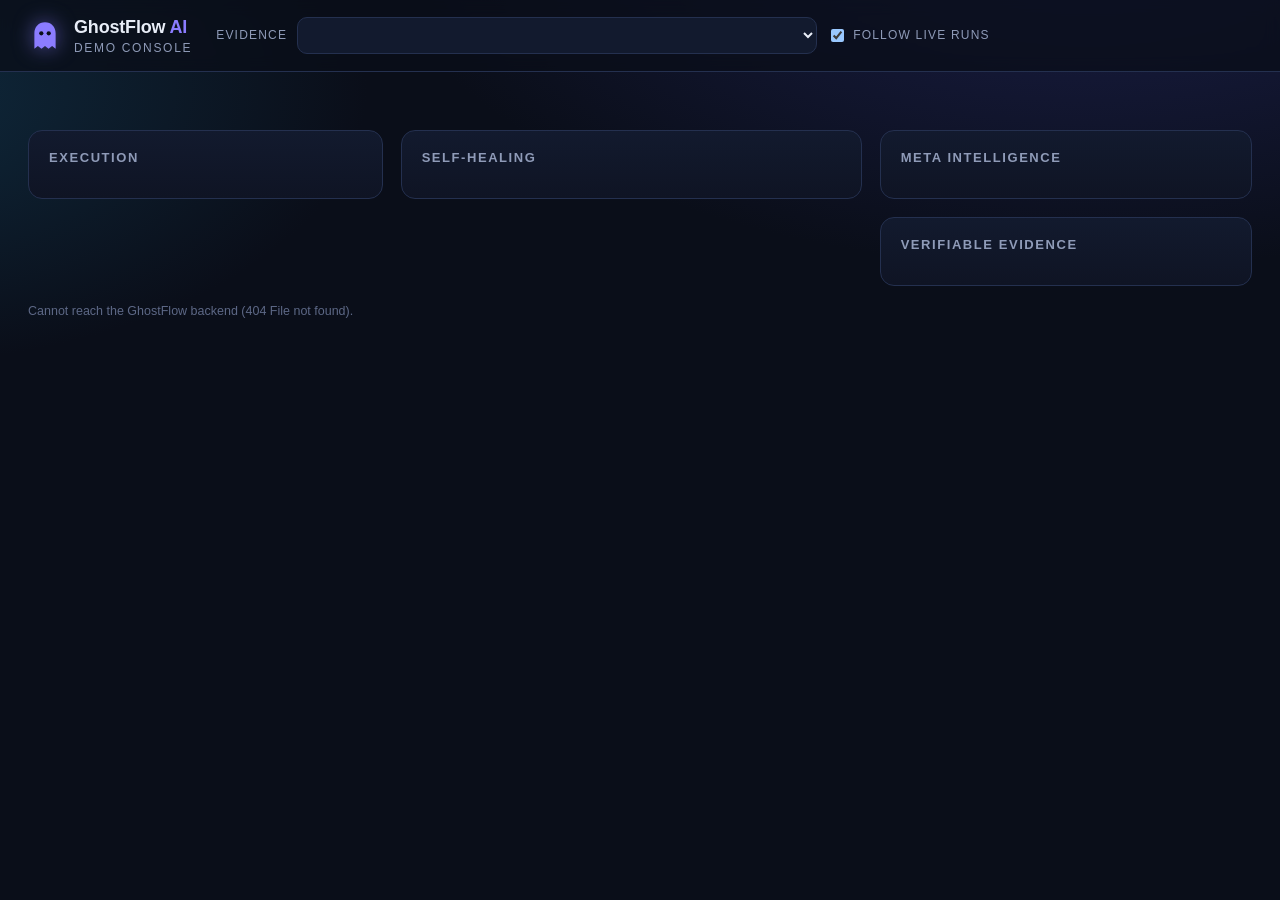
==== backend/ghostflow/console/static/index.html @ 20c14f63 "feat(console): read-only Demo Console with live, saved and recorded evidence views" ====
<!doctype html>
<html lang="en">
<head>
  <meta charset="utf-8">
  <meta name="viewport" content="width=device-width, initial-scale=1">
  <meta http-equiv="Content-Security-Policy" content="default-src 'none'; script-src 'self'; style-src 'self'; img-src 'self' data:; connect-src 'self'; base-uri 'none'; form-action 'none'">
  <meta name="referrer" content="no-referrer">
  <title>GhostFlow Demo Console</title>
  <link rel="icon" href="data:image/svg+xml,%3Csvg xmlns='http://www.w3.org/2000/svg' viewBox='0 0 32 32'%3E%3Cpath d='M16 3c-6 0-10 4.5-10 10.5V28l3.3-2.5L12.7 28 16 25.5 19.3 28l3.4-2.5L26 28V13.5C26 7.5 22 3 16 3z' fill='%238b7cff'/%3E%3Ccircle cx='12.5' cy='13.5' r='2' fill='%230b0f1a'/%3E%3Ccircle cx='19.5' cy='13.5' r='2' fill='%230b0f1a'/%3E%3C/svg%3E">
  <link rel="stylesheet" href="console.css">
  <script src="console.js" defer></script>
</head>
<body>
  <header class="topbar">
    <div class="brand">
      <svg class="logo" viewBox="0 0 32 32" aria-hidden="true"><path d="M16 3c-6 0-10 4.5-10 10.5V28l3.3-2.5L12.7 28 16 25.5 19.3 28l3.4-2.5L26 28V13.5C26 7.5 22 3 16 3z"/><circle cx="12.5" cy="13.5" r="2"/><circle cx="19.5" cy="13.5" r="2"/></svg>
      <div>
        <div class="brand-name">GhostFlow <span>AI</span></div>
        <div class="brand-sub">Demo Console</div>
      </div>
    </div>
    <div class="source">
      <label for="source-select">Evidence</label>
      <select id="source-select" aria-describedby="source-hint"></select>
      <label class="follow"><input type="checkbox" id="follow" checked> Follow live runs</label>
    </div>
    <div class="badges" id="badges" aria-live="polite"></div>
  </header>

  <div id="replay-banner" class="replay-banner" hidden></div>

  <main id="app">
    <section class="hero" id="hero" aria-label="Automation overview"></section>
    <nav class="scenarios" id="scenarios" aria-label="Scenarios"></nav>
    <div class="grid">
      <section class="panel" id="timeline-panel" aria-labelledby="timeline-title">
        <div class="panel-head">
          <h2 id="timeline-title">Execution</h2>
          <button type="button" id="replay" class="ghost-btn" hidden>▶ Replay evidence</button>
        </div>
        <ol class="timeline" id="timeline"></ol>
      </section>
      <section class="panel healing" id="healing-panel" aria-labelledby="healing-title">
        <div class="panel-head"><h2 id="healing-title">Self-Healing</h2><span id="healing-outcome"></span></div>
        <div id="healing"></div>
      </section>
      <div class="stack">
        <section class="panel" id="intel-panel" aria-labelledby="intel-title">
          <div class="panel-head"><h2 id="intel-title">Meta Intelligence</h2><span id="intel-badge"></span></div>
          <div id="intel"></div>
        </section>
        <section class="panel" id="evidence-panel" aria-labelledby="evidence-title">
          <div class="panel-head"><h2 id="evidence-title">Verifiable evidence</h2></div>
          <div id="evidence"></div>
        </section>
      </div>
    </div>
  </main>
  <p class="empty-state" id="empty" hidden></p>
  <footer class="foot" id="source-hint"></footer>
</body>
</html>
---- backend/ghostflow/console/static/console.css ----
:root {
  color-scheme: dark;
  --bg: #0a0e19;
  --bg-2: #0f1424;
  --panel: #121a2e;
  --panel-2: #172038;
  --line: #24304f;
  --text: #e8edf7;
  --muted: #8f9bb8;
  --faint: #5d6886;
  --accent: #8b7cff;
  --accent-2: #4cc9f0;
  --meta: #2d7cff;
  --ok: #34d399;
  --fail: #f87171;
  --heal: #b18cff;
  --warn: #fbbf24;
  --pending: #3a4566;
  --radius: 14px;
  --mono: ui-monospace, "SF Mono", Menlo, Consolas, monospace;
}

* { box-sizing: border-box; }
html, body { margin: 0; }
body {
  background: radial-gradient(1200px 600px at 85% -10%, #1b1f4a 0%, transparent 60%),
    radial-gradient(900px 500px at -10% 10%, #0f2a3d 0%, transparent 55%), var(--bg);
  color: var(--text);
  font: 15px/1.45 -apple-system, BlinkMacSystemFont, "Segoe UI", Inter, Roboto, "Helvetica Neue", Arial, sans-serif;
  min-height: 100vh;
}
h2 { font-size: 13px; letter-spacing: .12em; text-transform: uppercase; color: var(--muted); margin: 0; font-weight: 650; }
h3 { font-size: 12px; letter-spacing: .08em; text-transform: uppercase; color: var(--faint); margin: 18px 0 8px; font-weight: 650; }
code, .mono { font-family: var(--mono); font-size: 12.5px; }
[hidden] { display: none !important; }

/* top bar ------------------------------------------------------------------------------- */
.topbar {
  display: flex; align-items: center; gap: 24px; flex-wrap: wrap;
  padding: 14px 28px; border-bottom: 1px solid var(--line);
  background: rgba(10, 14, 25, .75); backdrop-filter: blur(8px);
  position: sticky; top: 0; z-index: 5;
}
.brand { display: flex; align-items: center; gap: 12px; }
.logo { width: 34px; height: 34px; fill: var(--accent); filter: drop-shadow(0 0 10px rgba(139, 124, 255, .55)); }
.logo circle { fill: var(--bg); }
.brand-name { font-weight: 750; font-size: 18px; letter-spacing: -.01em; }
.brand-name span { color: var(--accent); }
.brand-sub { color: var(--muted); font-size: 12px; letter-spacing: .14em; text-transform: uppercase; }
.source { display: flex; align-items: center; gap: 10px; flex: 1; min-width: 260px; }
.source > label { color: var(--muted); font-size: 12px; text-transform: uppercase; letter-spacing: .1em; }
select {
  background: var(--panel); color: var(--text); border: 1px solid var(--line); border-radius: 10px;
  padding: 8px 12px; font: inherit; max-width: 520px; width: 100%;
}
.follow { color: var(--muted); font-size: 13px; white-space: nowrap; display: flex; gap: 6px; align-items: center; }
.badges { display: flex; gap: 8px; flex-wrap: wrap; }

.badge {
  display: inline-flex; align-items: center; gap: 7px; padding: 6px 12px; border-radius: 999px;
  font-size: 12.5px; font-weight: 650; letter-spacing: .02em; border: 1px solid transparent; white-space: nowrap;
}
.badge .dot { width: 8px; height: 8px; border-radius: 50%; background: currentColor; }
.badge.live { color: #ff6b6b; border-color: rgba(255, 107, 107, .5); background: rgba(255, 107, 107, .1); }
.badge.live .dot { animation: pulse 1.2s infinite; }
.badge.recorded, .badge.saved, .badge.stored { color: #c9d3ea; border-color: var(--line); background: var(--panel-2); }
.badge.stale { color: var(--warn); border-color: rgba(251, 191, 36, .45); background: rgba(251, 191, 36, .08); }
.badge.real { color: #fff; background: linear-gradient(90deg, #1f6bff, #6a5cff); box-shadow: 0 0 18px rgba(45, 124, 255, .35); }
.badge.simulated {
  color: #1d1400; background: repeating-linear-gradient(135deg, #fbbf24 0 10px, #f59e0b 10px 20px);
}
.badge.none { color: var(--muted); border-color: var(--line); }
@keyframes pulse { 0%, 100% { opacity: 1; } 50% { opacity: .25; } }

.replay-banner {
  margin: 0; padding: 10px 28px; text-align: center; font-weight: 650; letter-spacing: .04em;
  color: #1d1400; background: repeating-linear-gradient(135deg, #fbbf24 0 14px, #f5b40b 14px 28px);
}

/* layout --------------------------------------------------------------------------------- */
main { padding: 22px 28px 10px; max-width: 1880px; margin: 0 auto; }
.grid { display: grid; grid-template-columns: minmax(300px, 1fr) minmax(400px, 1.3fr) minmax(330px, 1.05fr); gap: 18px; align-items: start; }
.stack { display: grid; gap: 18px; }
@media (max-width: 1180px) { .grid { grid-template-columns: 1fr 1fr; } .stack { grid-column: 1 / -1; grid-template-columns: 1fr 1fr; } }
@media (max-width: 760px) {
  .grid, .stack { grid-template-columns: 1fr; }
  main, .topbar { padding-left: 16px; padding-right: 16px; }
}
.panel {
  background: linear-gradient(180deg, var(--panel) 0%, var(--bg-2) 100%);
  border: 1px solid var(--line); border-radius: var(--radius); padding: 18px 20px; min-width: 0;
}
.panel-head { display: flex; justify-content: space-between; align-items: center; gap: 10px; margin-bottom: 12px; }
.ghost-btn {
  background: transparent; color: var(--accent); border: 1px solid rgba(139, 124, 255, .5); border-radius: 999px;
  padding: 5px 12px; font: inherit; font-size: 12.5px; cursor: pointer;
}
.ghost-btn:hover { background: rgba(139, 124, 255, .12); }

/* hero ------------------------------------------------------------------------------------ */
.hero { display: grid; grid-template-columns: minmax(260px, 1.1fr) 2fr; gap: 22px; align-items: center; margin-bottom: 18px; }
@media (max-width: 1000px) { .hero { grid-template-columns: 1fr; } }
.hero-title .kicker { color: var(--accent-2); font-size: 12px; letter-spacing: .14em; text-transform: uppercase; font-weight: 700; }
.hero-title h1 { font-size: 28px; margin: 4px 0 6px; letter-spacing: -.02em; line-height: 1.15; }
.hero-title p { margin: 0; color: var(--muted); font-size: 14px; }
.stats { display: grid; grid-template-columns: repeat(auto-fit, minmax(140px, 1fr)); gap: 10px; }
.stat { background: var(--panel); border: 1px solid var(--line); border-radius: 12px; padding: 11px 14px; min-width: 0; }
.stat .k { color: var(--muted); font-size: 11.5px; text-transform: uppercase; letter-spacing: .1em; }
.stat .v { font-size: 20px; font-weight: 700; margin-top: 2px; overflow-wrap: anywhere; }
.stat .s { color: var(--faint); font-size: 12px; margin-top: 2px; overflow-wrap: anywhere; }
.v.ok { color: var(--ok); } .v.fail { color: var(--fail); } .v.heal { color: var(--heal); } .v.run { color: var(--accent-2); }

/* scenarios -------------------------------------------------------------------------------- */
.scenarios { display: grid; grid-template-columns: repeat(auto-fit, minmax(230px, 1fr)); gap: 12px; margin-bottom: 18px; }
.scenario {
  text-align: left; background: var(--panel); color: var(--text); border: 1px solid var(--line); border-radius: 12px;
  padding: 12px 16px; font: inherit; cursor: pointer; display: grid; gap: 4px; position: relative; overflow: hidden;
}
.scenario::before { content: ""; position: absolute; inset: 0 auto 0 0; width: 4px; background: var(--pending); }
.scenario.passed::before { background: var(--ok); }
.scenario.failed::before, .scenario.error::before { background: var(--fail); }
.scenario.recovered::before { background: linear-gradient(var(--heal), var(--meta)); }
.scenario.running::before { background: var(--accent-2); animation: pulse 1.2s infinite; }
.scenario[aria-selected="true"] { border-color: var(--accent); box-shadow: 0 0 0 1px var(--accent), 0 8px 30px rgba(139, 124, 255, .18); }
.scenario .key { font-weight: 800; font-size: 13px; color: var(--muted); letter-spacing: .1em; }
.scenario .title { font-weight: 650; }
.scenario .st { font-size: 13px; color: var(--muted); }
.scenario.passed .st { color: var(--ok); } .scenario.failed .st, .scenario.error .st { color: var(--fail); }
.scenario.recovered .st { color: var(--heal); } .scenario.running .st { color: var(--accent-2); }

/* timeline ---------------------------------------------------------------------------------- */
.timeline { list-style: none; margin: 0; padding: 0; position: relative; }
.timeline::before { content: ""; position: absolute; left: 11px; top: 6px; bottom: 6px; width: 2px; background: var(--line); }
.step { display: grid; grid-template-columns: 24px 1fr auto; gap: 10px; padding: 6px 0; position: relative; align-items: start; }
.step .mark {
  width: 24px; height: 24px; border-radius: 50%; display: grid; place-items: center; font-size: 12px; font-weight: 800;
  background: var(--bg); border: 2px solid var(--pending); color: var(--bg); z-index: 1;
}
.step.completed .mark { background: var(--ok); border-color: var(--ok); }
.step.failed .mark { background: var(--fail); border-color: var(--fail); }
.step.recovered .mark { background: var(--heal); border-color: var(--heal); box-shadow: 0 0 14px rgba(177, 140, 255, .8); }
.step.running .mark { border-color: var(--accent-2); box-shadow: 0 0 0 4px rgba(76, 201, 240, .18); animation: pulse 1s infinite; }
.step.skipped .mark { border-style: dashed; border-color: var(--faint); }
.step .body { min-width: 0; }
.step .label { font-size: 14px; overflow-wrap: anywhere; }
.step .meta { color: var(--faint); font-size: 12px; font-family: var(--mono); }
.step.pending .label, .step.skipped .label { color: var(--faint); }
.step.failed .label { color: #ffd0d0; }
.step .err { color: var(--fail); font-size: 12.5px; margin-top: 3px; overflow-wrap: anywhere; }
.step.recovered { background: linear-gradient(90deg, rgba(177, 140, 255, .14), transparent 70%); border-radius: 10px; }
.chip { font-size: 11px; font-weight: 700; padding: 2px 8px; border-radius: 999px; white-space: nowrap; letter-spacing: .03em; }
.chip.ai { background: rgba(177, 140, 255, .18); color: var(--heal); border: 1px solid rgba(177, 140, 255, .45); }
.chip.fb { background: rgba(76, 201, 240, .12); color: var(--accent-2); border: 1px solid rgba(76, 201, 240, .35); }
.chip.rec { background: rgba(76, 201, 240, .15); color: var(--accent-2); animation: pulse 1s infinite; }
.chip.ok { background: rgba(52, 211, 153, .12); color: var(--ok); }
.chip.fail { background: rgba(248, 113, 113, .12); color: var(--fail); }
.chip.muted { background: var(--panel-2); color: var(--muted); }

/* self-healing -------------------------------------------------------------------------------- */
.healing .change { display: grid; grid-template-columns: 1fr auto 1fr; gap: 12px; align-items: center; margin: 4px 0 14px; }
.el-card { border-radius: 12px; padding: 14px; border: 1px solid var(--line); background: var(--bg-2); min-width: 0; }
.el-card .cap { font-size: 11px; text-transform: uppercase; letter-spacing: .1em; color: var(--muted); }
.el-card .name { font-size: 19px; font-weight: 750; margin-top: 4px; overflow-wrap: anywhere; }
.el-card .role { color: var(--faint); font-size: 12px; font-family: var(--mono); }
.el-card.old { border-color: rgba(248, 113, 113, .45); }
.el-card.old .name { color: #ffb4b4; text-decoration: line-through; text-decoration-color: rgba(248, 113, 113, .8); }
.el-card.new { border-color: rgba(177, 140, 255, .6); background: linear-gradient(135deg, rgba(177, 140, 255, .16), rgba(45, 124, 255, .1)); }
.el-card.new .name { color: #fff; }
.el-card.unknown .name { color: var(--faint); }
.arrow { font-size: 22px; color: var(--heal); }
.strategies, .checks, .cands, .plain { list-style: none; margin: 0; padding: 0; display: grid; gap: 5px; }
.strategies li { font-family: var(--mono); font-size: 12.5px; color: #ffc4c4; overflow-wrap: anywhere; }
.strategies li::before { content: "✕ "; color: var(--fail); font-weight: 800; }
.cands { grid-template-columns: repeat(auto-fill, minmax(150px, 1fr)); gap: 8px; }
.cand { border: 1px solid var(--line); border-radius: 10px; padding: 8px 10px; font-size: 13px; background: var(--bg-2); min-width: 0; }
.cand .cid { font-family: var(--mono); color: var(--faint); font-size: 11px; }
.cand .cn { overflow-wrap: anywhere; }
.cand .cp { font-family: var(--mono); color: var(--faint); font-size: 11px; overflow-wrap: anywhere; }
.cand.chosen { border-color: var(--heal); background: rgba(177, 140, 255, .14); box-shadow: 0 0 0 1px var(--heal); }
.model-says { border-left: 3px solid var(--meta); background: rgba(45, 124, 255, .08); border-radius: 0 12px 12px 0; padding: 12px 14px; margin: 0; }
.model-says .who { font-size: 12px; color: var(--muted); margin-bottom: 4px; display: flex; gap: 8px; align-items: center; flex-wrap: wrap; }
.model-says q { font-size: 15px; quotes: "“" "”"; }
.confidence { display: flex; align-items: center; gap: 10px; margin-top: 10px; font-size: 13px; color: var(--muted); }
.meter { display: flex; gap: 4px; }
.meter i { width: 26px; height: 8px; border-radius: 4px; background: var(--pending); }
.meter i.on { background: linear-gradient(90deg, var(--meta), var(--heal)); }
.checks li { display: grid; grid-template-columns: 20px 1fr auto; gap: 8px; font-size: 13.5px; align-items: baseline; }
.checks .ic { font-weight: 800; }
.checks .pass .ic { color: var(--ok); } .checks .nopass .ic { color: var(--fail); }
.checks .d { color: var(--faint); font-family: var(--mono); font-size: 11.5px; overflow-wrap: anywhere; text-align: right; }
.authority { margin-top: 14px; font-size: 12.5px; color: var(--muted); border-top: 1px dashed var(--line); padding-top: 10px; }
.outcome-recovered { color: var(--heal); } .outcome-failed { color: var(--fail); }
.note { color: var(--muted); font-size: 13.5px; margin: 0; }
.note.strong { color: var(--text); font-size: 15px; }

/* intelligence / evidence ------------------------------------------------------------------- */
.purpose { font-size: 15px; margin: 0 0 6px; }
.kv { display: grid; grid-template-columns: max-content 1fr; gap: 6px 14px; font-size: 13.5px; margin: 0; }
.kv dt { color: var(--muted); }
.kv dd { margin: 0; overflow-wrap: anywhere; }
.plain li { font-size: 13.5px; padding-left: 14px; position: relative; overflow-wrap: anywhere; }
.plain li::before { content: "•"; position: absolute; left: 0; color: var(--accent); }
.crit li::before { content: "◆"; color: var(--warn); font-size: 10px; top: 3px; }
.verif li::before { content: none; }
.verif li { padding-left: 0; }
.ok-text { color: var(--ok); } .fail-text { color: var(--fail); } .muted { color: var(--muted); }
.sha { font-family: var(--mono); font-size: 12px; color: var(--muted); }

.empty-state { max-width: 760px; margin: 60px auto; text-align: center; color: var(--muted); font-size: 16px; padding: 0 16px; }
.foot { color: var(--faint); font-size: 12.5px; padding: 6px 28px 26px; max-width: 1880px; margin: 0 auto; overflow-wrap: anywhere; }
.healing .err { color: var(--fail); font-size: 13px; overflow-wrap: anywhere; }
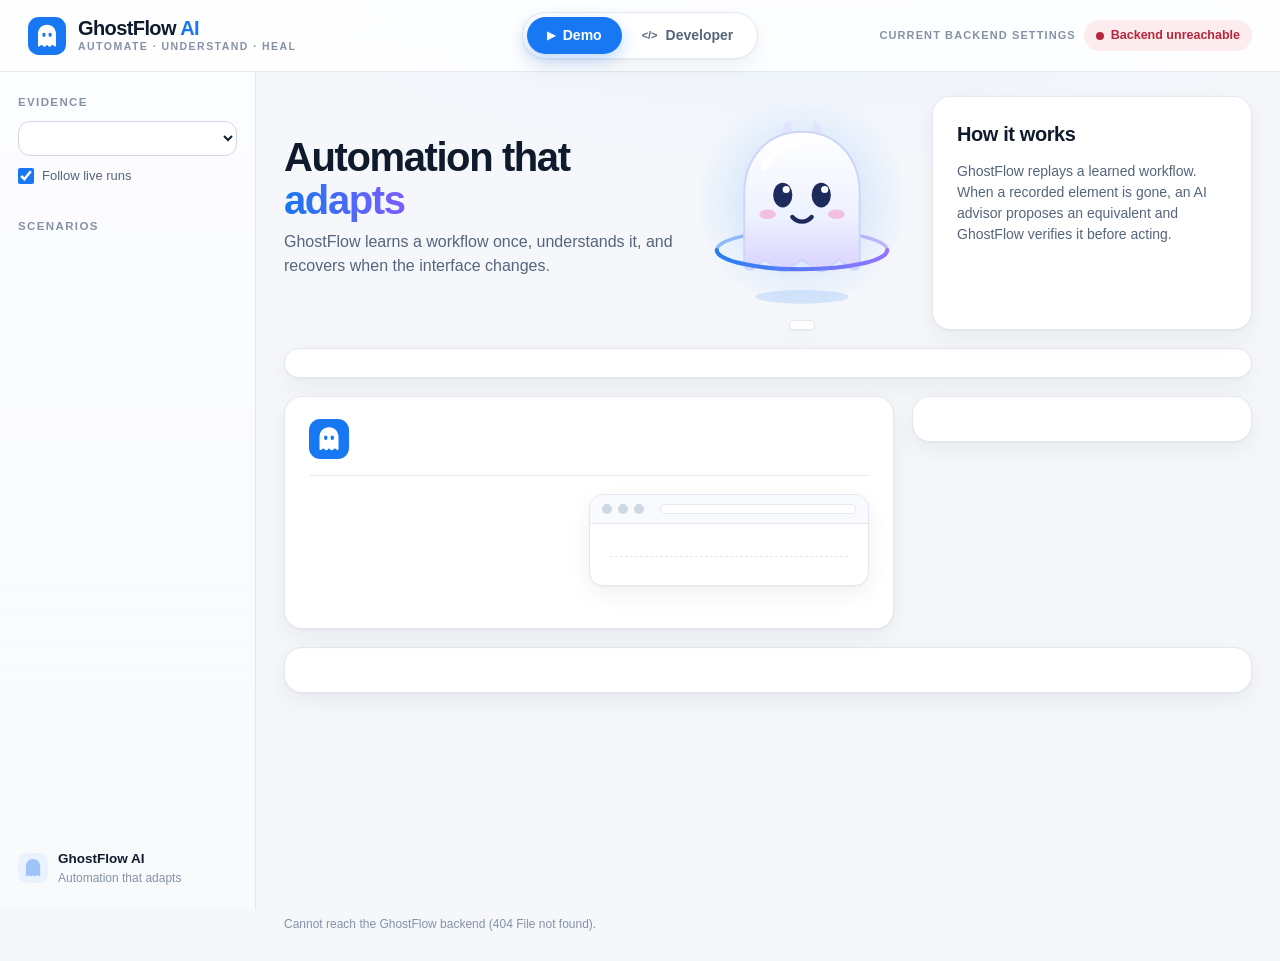
==== commit 09d5db97: "feat(console): minimal light redesign with Demo and Developer views and an original ghost mascot" ====
--- a/backend/ghostflow/console/static/index.html
+++ b/backend/ghostflow/console/static/index.html
@@ -5,58 +5,178 @@
   <meta name="viewport" content="width=device-width, initial-scale=1">
   <meta http-equiv="Content-Security-Policy" content="default-src 'none'; script-src 'self'; style-src 'self'; img-src 'self' data:; connect-src 'self'; base-uri 'none'; form-action 'none'">
   <meta name="referrer" content="no-referrer">
+  <meta name="color-scheme" content="light">
   <title>GhostFlow Demo Console</title>
-  <link rel="icon" href="data:image/svg+xml,%3Csvg xmlns='http://www.w3.org/2000/svg' viewBox='0 0 32 32'%3E%3Cpath d='M16 3c-6 0-10 4.5-10 10.5V28l3.3-2.5L12.7 28 16 25.5 19.3 28l3.4-2.5L26 28V13.5C26 7.5 22 3 16 3z' fill='%238b7cff'/%3E%3Ccircle cx='12.5' cy='13.5' r='2' fill='%230b0f1a'/%3E%3Ccircle cx='19.5' cy='13.5' r='2' fill='%230b0f1a'/%3E%3C/svg%3E">
+  <link rel="icon" href="data:image/svg+xml,%3Csvg xmlns='http://www.w3.org/2000/svg' viewBox='0 0 32 32'%3E%3Crect width='32' height='32' rx='9' fill='%231877F2'/%3E%3Cpath d='M16 6.5c-4.6 0-7.6 3.4-7.6 8v9.4c0 .7.8 1.1 1.4.7l1.6-1.2 1.8 1.4c.4.3 1 .3 1.4 0L16 23.4l1.4 1.4c.4.3 1 .3 1.4 0l1.8-1.4 1.6 1.2c.6.4 1.4 0 1.4-.7v-9.4c0-4.6-3-8-7.6-8z' fill='%23fff'/%3E%3Cellipse cx='13.4' cy='15' rx='1.4' ry='1.8' fill='%231877F2'/%3E%3Cellipse cx='18.6' cy='15' rx='1.4' ry='1.8' fill='%231877F2'/%3E%3C/svg%3E">
   <link rel="stylesheet" href="console.css">
   <script src="console.js" defer></script>
 </head>
 <body>
+  <a class="skip" href="#app">Skip to content</a>
   <header class="topbar">
     <div class="brand">
-      <svg class="logo" viewBox="0 0 32 32" aria-hidden="true"><path d="M16 3c-6 0-10 4.5-10 10.5V28l3.3-2.5L12.7 28 16 25.5 19.3 28l3.4-2.5L26 28V13.5C26 7.5 22 3 16 3z"/><circle cx="12.5" cy="13.5" r="2"/><circle cx="19.5" cy="13.5" r="2"/></svg>
+      <svg class="brand-mark" viewBox="0 0 32 32" aria-hidden="true" focusable="false">
+        <rect class="bm-bg" width="32" height="32" rx="9"/>
+        <path class="bm-body" d="M16 6.5c-4.6 0-7.6 3.4-7.6 8v9.4c0 .7.8 1.1 1.4.7l1.6-1.2 1.8 1.4c.4.3 1 .3 1.4 0L16 23.4l1.4 1.4c.4.3 1 .3 1.4 0l1.8-1.4 1.6 1.2c.6.4 1.4 0 1.4-.7v-9.4c0-4.6-3-8-7.6-8z"/>
+        <ellipse class="bm-eye" cx="13.4" cy="15" rx="1.4" ry="1.8"/><ellipse class="bm-eye" cx="18.6" cy="15" rx="1.4" ry="1.8"/>
+      </svg>
       <div>
         <div class="brand-name">GhostFlow <span>AI</span></div>
-        <div class="brand-sub">Demo Console</div>
+        <div class="brand-sub">Automate · Understand · Heal</div>
       </div>
     </div>
-    <div class="source">
-      <label for="source-select">Evidence</label>
-      <select id="source-select" aria-describedby="source-hint"></select>
-      <label class="follow"><input type="checkbox" id="follow" checked> Follow live runs</label>
+    <div class="segmented" role="tablist" aria-label="View">
+      <button type="button" role="tab" id="tab-demo" aria-controls="demo-view" aria-selected="true"><span class="ico" aria-hidden="true">▶</span>Demo</button>
+      <button type="button" role="tab" id="tab-dev" aria-controls="dev-view" aria-selected="false" tabindex="-1"><span class="ico" aria-hidden="true">&lt;/&gt;</span>Developer</button>
     </div>
-    <div class="badges" id="badges" aria-live="polite"></div>
+    <div class="system" id="system-status" role="status" aria-live="polite"></div>
   </header>
 
-  <div id="replay-banner" class="replay-banner" hidden></div>
+  <div id="replay-banner" class="replay-banner" role="status" hidden></div>
 
-  <main id="app">
-    <section class="hero" id="hero" aria-label="Automation overview"></section>
-    <nav class="scenarios" id="scenarios" aria-label="Scenarios"></nav>
-    <div class="grid">
-      <section class="panel" id="timeline-panel" aria-labelledby="timeline-title">
-        <div class="panel-head">
-          <h2 id="timeline-title">Execution</h2>
-          <button type="button" id="replay" class="ghost-btn" hidden>▶ Replay evidence</button>
+  <div class="shell">
+    <aside class="sidebar" aria-label="Evidence and scenarios">
+      <section class="side-block evidence-block" aria-labelledby="evidence-src-title">
+        <h2 class="side-title" id="evidence-src-title">Evidence</h2>
+        <label class="sr-only" for="source-select">Evidence source</label>
+        <select id="source-select"></select>
+        <label class="switch"><input type="checkbox" id="follow" checked><span>Follow live runs</span></label>
+        <div class="badges" id="badges" aria-live="polite"></div>
+        <a id="raw-link" class="btn ghost small" target="_blank" rel="noopener noreferrer" hidden>Raw JSON</a>
+      </section>
+      <section class="side-block scenario-block" aria-labelledby="scenarios-title">
+        <h2 class="side-title" id="scenarios-title">Scenarios</h2>
+        <nav class="scenarios" id="scenarios" role="tablist" aria-labelledby="scenarios-title" aria-orientation="vertical"></nav>
+      </section>
+      <div class="side-foot">
+        <svg class="brand-mark small" viewBox="0 0 32 32" aria-hidden="true" focusable="false">
+          <rect class="bm-bg soft" width="32" height="32" rx="9"/>
+          <path class="bm-body tint" d="M16 6.5c-4.6 0-7.6 3.4-7.6 8v9.4c0 .7.8 1.1 1.4.7l1.6-1.2 1.8 1.4c.4.3 1 .3 1.4 0L16 23.4l1.4 1.4c.4.3 1 .3 1.4 0l1.8-1.4 1.6 1.2c.6.4 1.4 0 1.4-.7v-9.4c0-4.6-3-8-7.6-8z"/>
+        </svg>
+        <div><strong>GhostFlow AI</strong><span>Automation that adapts</span></div>
+      </div>
+    </aside>
+
+    <main id="app" tabindex="-1">
+      <section id="demo-view" role="tabpanel" aria-labelledby="tab-demo">
+        <div class="hero-row">
+          <section class="hero" aria-labelledby="hero-title">
+            <div class="hero-text">
+              <p class="eyebrow" id="wf-name"></p>
+              <h1 id="hero-title">Automation that <span class="hl">adapts</span></h1>
+              <p class="tagline">GhostFlow learns a workflow once, understands it, and recovers when the interface changes.</p>
+              <ul class="capabilities" id="capabilities" aria-label="Capabilities"></ul>
+            </div>
+            <div class="hero-art">
+              <svg class="mascot" id="mascot" viewBox="0 0 160 160" role="img" aria-labelledby="mascot-title" data-mood="idle">
+                <title id="mascot-title">GhostFlow mascot</title>
+                <defs>
+                  <linearGradient id="gf-body" x1="0" y1="0" x2="0" y2="1">
+                    <stop offset="0" stop-color="#ffffff"/><stop offset=".6" stop-color="#eef2ff"/><stop offset="1" stop-color="#d9d2ff"/>
+                  </linearGradient>
+                  <linearGradient id="gf-ring" x1="0" y1="0" x2="1" y2="0">
+                    <stop offset="0" stop-color="#1877F2"/><stop offset="1" stop-color="#8f6bff"/>
+                  </linearGradient>
+                  <radialGradient id="gf-glow" cx="0.5" cy="0.5" r="0.5">
+                    <stop offset="0" stop-color="#8f6bff" stop-opacity=".32"/><stop offset=".55" stop-color="#5ea8ff" stop-opacity=".16"/><stop offset="1" stop-color="#5ea8ff" stop-opacity="0"/>
+                  </radialGradient>
+                </defs>
+                <circle class="aura" cx="80" cy="78" r="78" fill="url(#gf-glow)"/>
+                <ellipse class="shadow" cx="80" cy="146" rx="34" ry="5"/>
+                <ellipse class="ring back" cx="80" cy="112" rx="62" ry="14" fill="none" stroke="url(#gf-ring)" stroke-width="2.5" stroke-opacity=".45"/>
+                <g class="float">
+                  <circle class="glow" cx="80" cy="74" r="56" fill="url(#gf-glow)"/>
+                  <path class="tuft" d="M66 31c-2-7 1-12 6-13-1 5 1 9 4 11zM94 31c2-7-1-12-6-13 1 5-1 9-4 11z" fill="#e3e4ff"/>
+                  <path class="body" fill="url(#gf-body)" stroke="#cdd6f6" stroke-width="1.5" d="M80 26c-26 0-42 19.5-42 45v51c0 3.6 4.2 5.6 7 3.3l8-6.4 9.4 7.3c2.2 1.7 5.2 1.7 7.4 0L80 119l10.2 7.2c2.2 1.7 5.2 1.7 7.4 0l9.4-7.3 8 6.4c2.8 2.3 7 .3 7-3.3V71c0-25.5-16-45-42-45z"/>
+                  <path class="shine" d="M53 52c3.5-9 11-15 20-16.5" fill="none" stroke="#fff" stroke-width="5" stroke-linecap="round"/>
+                  <g class="eyes-open"><ellipse cx="66" cy="72" rx="7" ry="9" fill="#1d2a5c"/><ellipse cx="94" cy="72" rx="7" ry="9" fill="#1d2a5c"/><circle cx="68.5" cy="68" r="2.6" fill="#fff"/><circle cx="96.5" cy="68" r="2.6" fill="#fff"/></g>
+                  <g class="eyes-happy" fill="none" stroke="#1d2a5c" stroke-width="4" stroke-linecap="round"><path d="M59 74c3-6 11-6 14 0"/><path d="M87 74c3-6 11-6 14 0"/></g>
+                  <g class="blush" fill="#f4b6dc" opacity=".85"><ellipse cx="55" cy="86" rx="6" ry="3.5"/><ellipse cx="105" cy="86" rx="6" ry="3.5"/></g>
+                  <path class="mouth-smile" d="M73 88c4 4.5 10 4.5 14 0" fill="none" stroke="#1d2a5c" stroke-width="3.2" stroke-linecap="round"/>
+                  <ellipse class="mouth-o" cx="80" cy="90" rx="4" ry="4.6" fill="#1d2a5c"/>
+                  <path class="mouth-worried" d="M73 92c4-4.5 10-4.5 14 0" fill="none" stroke="#1d2a5c" stroke-width="3.2" stroke-linecap="round"/>
+                </g>
+                <path class="ring front" d="M18 112c0 7.7 27.8 14 62 14s62-6.3 62-14" fill="none" stroke="url(#gf-ring)" stroke-width="3" stroke-linecap="round"/>
+                <g class="sparkles" fill="#7b5cff">
+                  <path d="M134 30l3 7.5 7.5 3-7.5 3-3 7.5-3-7.5-7.5-3 7.5-3z"/>
+                  <path d="M24 40l2.2 5.3 5.3 2.2-5.3 2.2-2.2 5.3-2.2-5.3-5.3-2.2 5.3-2.2z"/>
+                  <path d="M140 86l1.8 4.2 4.2 1.8-4.2 1.8-1.8 4.2-1.8-4.2-4.2-1.8 4.2-1.8z"/>
+                </g>
+              </svg>
+              <p class="mascot-say" id="mascot-say" aria-hidden="true"></p>
+            </div>
+          </section>
+          <section class="card how" aria-labelledby="how-title">
+            <h2 id="how-title">How it works</h2>
+            <p>GhostFlow replays a learned workflow. When a recorded element is gone, an AI advisor proposes an equivalent and GhostFlow verifies it before acting.</p>
+            <button type="button" id="replay" class="btn primary wide" hidden>Replay evidence</button>
+            <p class="how-meta" id="how-meta"></p>
+          </section>
         </div>
-        <ol class="timeline" id="timeline"></ol>
+
+        <ol class="card stepper" id="flow" aria-label="Pages of the workflow"></ol>
+
+        <div class="main-grid">
+          <section class="card scenario-card" aria-labelledby="sc-title">
+            <div class="sc-head">
+              <svg class="brand-mark sc-mark" viewBox="0 0 32 32" aria-hidden="true" focusable="false">
+                <rect class="bm-bg" width="32" height="32" rx="9"/>
+                <path class="bm-body" d="M16 6.5c-4.6 0-7.6 3.4-7.6 8v9.4c0 .7.8 1.1 1.4.7l1.6-1.2 1.8 1.4c.4.3 1 .3 1.4 0L16 23.4l1.4 1.4c.4.3 1 .3 1.4 0l1.8-1.4 1.6 1.2c.6.4 1.4 0 1.4-.7v-9.4c0-4.6-3-8-7.6-8z"/>
+                <ellipse class="bm-eye" cx="13.4" cy="15" rx="1.4" ry="1.8"/><ellipse class="bm-eye" cx="18.6" cy="15" rx="1.4" ry="1.8"/>
+              </svg>
+              <div class="sc-text">
+                <h2 id="sc-title"></h2>
+                <p id="sc-sub"></p>
+              </div>
+              <div class="result" id="result-summary" aria-live="polite"></div>
+            </div>
+            <div class="sc-body">
+              <ol class="pages" id="steps" aria-label="Steps by page"></ol>
+              <div class="stage-col">
+                <div class="browser">
+                  <div class="browser-bar" aria-hidden="true"><i></i><i></i><i></i><span class="address" id="address"></span></div>
+                  <div class="browser-body">
+                    <div class="page" id="page"></div>
+                    <div class="action" id="action" aria-live="polite"></div>
+                  </div>
+                </div>
+                <p class="caption" id="stage-caption"></p>
+                <ul class="events" id="events" aria-label="What happened"></ul>
+              </div>
+            </div>
+            <div class="verifs" id="verifs"></div>
+          </section>
+          <section class="card heal" id="heal-summary" aria-labelledby="heal-summary-title"></section>
+        </div>
+
+        <section class="card understand" id="understand" aria-labelledby="understand-title"></section>
       </section>
-      <section class="panel healing" id="healing-panel" aria-labelledby="healing-title">
-        <div class="panel-head"><h2 id="healing-title">Self-Healing</h2><span id="healing-outcome"></span></div>
-        <div id="healing"></div>
+
+      <section id="dev-view" role="tabpanel" aria-labelledby="tab-dev" hidden>
+        <div class="dev-grid">
+          <section class="card" aria-labelledby="timeline-title">
+            <div class="card-head"><h2 id="timeline-title">Execution</h2></div>
+            <ol class="timeline" id="timeline"></ol>
+          </section>
+          <section class="card" aria-labelledby="healing-title">
+            <div class="card-head"><h2 id="healing-title">Self-Healing audit</h2><span id="healing-outcome"></span></div>
+            <div id="healing"></div>
+          </section>
+          <div class="stack">
+            <section class="card" aria-labelledby="intel-title">
+              <div class="card-head"><h2 id="intel-title">Meta Intelligence</h2><span id="intel-badge"></span></div>
+              <div id="intel"></div>
+            </section>
+            <section class="card" aria-labelledby="evidence-title">
+              <div class="card-head"><h2 id="evidence-title">Verifiable evidence</h2></div>
+              <div id="evidence"></div>
+            </section>
+          </div>
+        </div>
       </section>
-      <div class="stack">
-        <section class="panel" id="intel-panel" aria-labelledby="intel-title">
-          <div class="panel-head"><h2 id="intel-title">Meta Intelligence</h2><span id="intel-badge"></span></div>
-          <div id="intel"></div>
-        </section>
-        <section class="panel" id="evidence-panel" aria-labelledby="evidence-title">
-          <div class="panel-head"><h2 id="evidence-title">Verifiable evidence</h2></div>
-          <div id="evidence"></div>
-        </section>
-      </div>
-    </div>
-  </main>
-  <p class="empty-state" id="empty" hidden></p>
+    </main>
+    <p class="empty-state" id="empty" hidden></p>
+  </div>
   <footer class="foot" id="source-hint"></footer>
 </body>
 </html>
--- a/backend/ghostflow/console/static/console.css
+++ b/backend/ghostflow/console/static/console.css
@@ -1,211 +1,548 @@
+/* GhostFlow Demo Console: light, minimal, blue-led with discreet violet accents. */
 :root {
-  color-scheme: dark;
-  --bg: #0a0e19;
-  --bg-2: #0f1424;
-  --panel: #121a2e;
-  --panel-2: #172038;
-  --line: #24304f;
-  --text: #e8edf7;
-  --muted: #8f9bb8;
-  --faint: #5d6886;
-  --accent: #8b7cff;
-  --accent-2: #4cc9f0;
-  --meta: #2d7cff;
-  --ok: #34d399;
-  --fail: #f87171;
-  --heal: #b18cff;
-  --warn: #fbbf24;
-  --pending: #3a4566;
-  --radius: 14px;
+  color-scheme: light;
+  --bg: #f5f7fb;
+  --surface: #ffffff;
+  --surface-2: #f8fafd;
+  --line: #e3e8f0;
+  --line-strong: #cfd7e3;
+  --text: #0f1b2d;
+  --muted: #56657c;
+  --faint: #8592a6;
+  --blue: #1877f2;          /* fills, large text, focus */
+  --blue-ink: #0b5ccf;      /* body-size text on white (≥ 4.5:1) */
+  --blue-soft: #e9f2fe;
+  --violet: #7b5cff;
+  --violet-ink: #5b3fd6;
+  --violet-soft: #f2eeff;
+  --ok: #12a150;
+  --ok-ink: #0d7a3c;
+  --ok-soft: #e8f7ee;
+  --fail: #e0384b;
+  --fail-ink: #b8263a;
+  --fail-soft: #fdecee;
+  --warn-ink: #8a5300;
+  --warn-soft: #fff4dc;
+  --pending: #d5dce7;
+  --radius: 18px;
+  --radius-sm: 12px;
+  --shadow: 0 1px 2px rgba(16, 24, 40, .04), 0 8px 24px rgba(16, 24, 40, .06);
+  --shadow-lift: 0 2px 4px rgba(16, 24, 40, .05), 0 14px 32px rgba(24, 119, 242, .14);
   --mono: ui-monospace, "SF Mono", Menlo, Consolas, monospace;
+  --ease: cubic-bezier(.2, .7, .2, 1);
+  --sidebar: 256px;
 }
 
 * { box-sizing: border-box; }
 html, body { margin: 0; }
 body {
-  background: radial-gradient(1200px 600px at 85% -10%, #1b1f4a 0%, transparent 60%),
-    radial-gradient(900px 500px at -10% 10%, #0f2a3d 0%, transparent 55%), var(--bg);
+  background: var(--bg);
+  background-image: radial-gradient(900px 420px at 62% -120px, #e8f0ff 0%, rgba(232, 240, 255, 0) 70%);
+  background-repeat: no-repeat;
   color: var(--text);
-  font: 15px/1.45 -apple-system, BlinkMacSystemFont, "Segoe UI", Inter, Roboto, "Helvetica Neue", Arial, sans-serif;
+  font: 15px/1.5 -apple-system, BlinkMacSystemFont, "SF Pro Text", Inter, "Segoe UI", Roboto, "Helvetica Neue", Arial, sans-serif;
+  -webkit-font-smoothing: antialiased;
   min-height: 100vh;
 }
-h2 { font-size: 13px; letter-spacing: .12em; text-transform: uppercase; color: var(--muted); margin: 0; font-weight: 650; }
-h3 { font-size: 12px; letter-spacing: .08em; text-transform: uppercase; color: var(--faint); margin: 18px 0 8px; font-weight: 650; }
+[hidden] { display: none !important; }
+h1, h2, h3 { margin: 0; letter-spacing: -.01em; }
+h2 { font-size: 16px; font-weight: 700; }
+h3 { font-size: 12px; font-weight: 650; color: var(--muted); text-transform: uppercase; letter-spacing: .08em; margin: 18px 0 8px; }
+p { margin: 0; }
 code, .mono { font-family: var(--mono); font-size: 12.5px; }
-[hidden] { display: none !important; }
-
-/* top bar ------------------------------------------------------------------------------- */
+a { color: var(--blue-ink); }
+:focus-visible { outline: 3px solid rgba(24, 119, 242, .45); outline-offset: 2px; border-radius: 8px; }
+.sr-only { position: absolute; width: 1px; height: 1px; overflow: hidden; clip: rect(0 0 0 0); white-space: nowrap; }
+.skip { position: absolute; left: 12px; top: -40px; background: var(--surface); padding: 8px 12px; border-radius: 8px; z-index: 20; }
+.skip:focus { top: 12px; }
+
+/* top bar ----------------------------------------------------------------------------- */
 .topbar {
-  display: flex; align-items: center; gap: 24px; flex-wrap: wrap;
-  padding: 14px 28px; border-bottom: 1px solid var(--line);
-  background: rgba(10, 14, 25, .75); backdrop-filter: blur(8px);
-  position: sticky; top: 0; z-index: 5;
-}
-.brand { display: flex; align-items: center; gap: 12px; }
-.logo { width: 34px; height: 34px; fill: var(--accent); filter: drop-shadow(0 0 10px rgba(139, 124, 255, .55)); }
-.logo circle { fill: var(--bg); }
-.brand-name { font-weight: 750; font-size: 18px; letter-spacing: -.01em; }
-.brand-name span { color: var(--accent); }
-.brand-sub { color: var(--muted); font-size: 12px; letter-spacing: .14em; text-transform: uppercase; }
-.source { display: flex; align-items: center; gap: 10px; flex: 1; min-width: 260px; }
-.source > label { color: var(--muted); font-size: 12px; text-transform: uppercase; letter-spacing: .1em; }
+  display: grid; grid-template-columns: 1fr auto 1fr; align-items: center; gap: 16px;
+  padding: 12px 28px; background: rgba(255, 255, 255, .86); backdrop-filter: saturate(1.4) blur(12px);
+  border-bottom: 1px solid var(--line); position: sticky; top: 0; z-index: 10;
+}
+.brand { display: flex; align-items: center; gap: 12px; min-width: 0; }
+.brand-mark { width: 38px; height: 38px; flex: 0 0 auto; }
+.brand-mark.small { width: 30px; height: 30px; }
+.bm-bg { fill: var(--blue); }
+.bm-bg.soft { fill: var(--blue-soft); }
+.bm-body { fill: #fff; }
+.bm-body.tint { fill: #9fc3f9; }
+.bm-eye { fill: var(--blue); }
+.brand-name { font-weight: 800; font-size: 20px; letter-spacing: -.03em; line-height: 1.1; }
+.brand-name span { color: var(--blue); }
+.brand-sub { color: var(--faint); font-size: 10.5px; font-weight: 600; letter-spacing: .14em; text-transform: uppercase; }
+.system { display: flex; gap: 8px; flex-wrap: wrap; justify-content: flex-end; align-items: center; }
+.sys-label { font-size: 11px; font-weight: 700; color: var(--faint); text-transform: uppercase; letter-spacing: .1em; white-space: nowrap; }
+.segmented { display: inline-flex; background: var(--surface); border: 1px solid var(--line); border-radius: 999px; padding: 4px; box-shadow: var(--shadow); }
+.segmented button {
+  font: inherit; font-size: 14px; font-weight: 600; color: var(--muted); background: transparent; border: 0;
+  border-radius: 999px; padding: 8px 20px; cursor: pointer; display: inline-flex; align-items: center; gap: 8px;
+  transition: background .2s var(--ease), color .2s var(--ease);
+}
+.segmented button .ico { font-size: 11px; }
+.segmented button:hover { color: var(--blue-ink); }
+.segmented button[aria-selected="true"] { background: var(--blue); color: #fff; box-shadow: 0 6px 16px rgba(24, 119, 242, .28); }
+
+/* pills / badges / buttons -------------------------------------------------------------- */
+.pill, .badge {
+  display: inline-flex; align-items: center; gap: 7px; border-radius: 999px;
+  font-size: 12.5px; font-weight: 600; padding: 5px 11px; border: 1px solid var(--line); background: var(--surface); color: var(--muted);
+}
+.pill { white-space: nowrap; }
+.badge { line-height: 1.35; }
+.pill .dot, .badge .dot { width: 8px; height: 8px; flex: 0 0 8px; border-radius: 50%; background: currentColor; }
+.pill.ok { color: var(--ok-ink); background: var(--ok-soft); border-color: transparent; }
+.pill.ok .dot { background: var(--ok); box-shadow: 0 0 0 3px rgba(18, 161, 80, .18); }
+.pill.fail { color: var(--fail-ink); background: var(--fail-soft); border-color: transparent; }
+.badge.live { color: var(--fail-ink); background: var(--fail-soft); border-color: transparent; }
+.badge.live .dot { animation: pulse 1.2s infinite; }
+.badge.recorded, .badge.saved, .badge.stored { color: var(--muted); background: var(--surface-2); }
+.badge.stale { color: var(--warn-ink); background: var(--warn-soft); border-color: transparent; }
+.badge.real { color: #fff; background: var(--blue); border-color: var(--blue); }
+.badge.simulated { color: var(--warn-ink); background: var(--warn-soft); border: 1px dashed #e0a43a; }
+.badge.none { color: var(--muted); }
+.btn {
+  display: inline-flex; align-items: center; justify-content: center; gap: 8px; font: inherit; font-size: 14px; font-weight: 650; text-decoration: none;
+  border-radius: 12px; padding: 9px 18px; cursor: pointer; border: 1px solid transparent;
+  transition: transform .15s var(--ease), box-shadow .2s var(--ease), background .2s;
+}
+.btn.small { font-size: 13px; padding: 6px 12px; border-radius: 10px; }
+.btn.wide { width: 100%; padding: 12px 18px; font-size: 15px; }
+.btn.primary { background: linear-gradient(180deg, #2a84f5, var(--blue)); color: #fff; box-shadow: 0 8px 20px rgba(24, 119, 242, .25); }
+.btn.primary:hover { box-shadow: var(--shadow-lift); transform: translateY(-1px); }
+.btn.ghost { background: var(--surface); color: var(--blue-ink); border-color: var(--line-strong); }
+.btn.ghost:hover { background: var(--blue-soft); }
+@keyframes pulse { 0%, 100% { opacity: 1; } 50% { opacity: .3; } }
+
+.replay-banner {
+  margin: 0; padding: 9px 28px; text-align: center; font-weight: 650; font-size: 13.5px;
+  color: var(--violet-ink); background: var(--violet-soft); border-bottom: 1px solid #e0d7ff;
+}
+
+/* shell: sidebar + main ------------------------------------------------------------------ */
+.shell { display: grid; grid-template-columns: var(--sidebar) minmax(0, 1fr); max-width: 1680px; margin: 0 auto; }
+.sidebar {
+  position: sticky; top: 63px; align-self: start; height: calc(100vh - 63px); overflow-y: auto;
+  display: flex; flex-direction: column; gap: 22px; padding: 22px 18px; border-right: 1px solid var(--line);
+  background: linear-gradient(180deg, rgba(255, 255, 255, .7), rgba(255, 255, 255, .35));
+}
+.side-block { display: grid; gap: 10px; }
+.side-title { font-size: 11.5px; font-weight: 700; color: var(--faint); text-transform: uppercase; letter-spacing: .12em; }
 select {
-  background: var(--panel); color: var(--text); border: 1px solid var(--line); border-radius: 10px;
-  padding: 8px 12px; font: inherit; max-width: 520px; width: 100%;
-}
-.follow { color: var(--muted); font-size: 13px; white-space: nowrap; display: flex; gap: 6px; align-items: center; }
-.badges { display: flex; gap: 8px; flex-wrap: wrap; }
-
-.badge {
-  display: inline-flex; align-items: center; gap: 7px; padding: 6px 12px; border-radius: 999px;
-  font-size: 12.5px; font-weight: 650; letter-spacing: .02em; border: 1px solid transparent; white-space: nowrap;
-}
-.badge .dot { width: 8px; height: 8px; border-radius: 50%; background: currentColor; }
-.badge.live { color: #ff6b6b; border-color: rgba(255, 107, 107, .5); background: rgba(255, 107, 107, .1); }
-.badge.live .dot { animation: pulse 1.2s infinite; }
-.badge.recorded, .badge.saved, .badge.stored { color: #c9d3ea; border-color: var(--line); background: var(--panel-2); }
-.badge.stale { color: var(--warn); border-color: rgba(251, 191, 36, .45); background: rgba(251, 191, 36, .08); }
-.badge.real { color: #fff; background: linear-gradient(90deg, #1f6bff, #6a5cff); box-shadow: 0 0 18px rgba(45, 124, 255, .35); }
-.badge.simulated {
-  color: #1d1400; background: repeating-linear-gradient(135deg, #fbbf24 0 10px, #f59e0b 10px 20px);
-}
-.badge.none { color: var(--muted); border-color: var(--line); }
-@keyframes pulse { 0%, 100% { opacity: 1; } 50% { opacity: .25; } }
-
-.replay-banner {
-  margin: 0; padding: 10px 28px; text-align: center; font-weight: 650; letter-spacing: .04em;
-  color: #1d1400; background: repeating-linear-gradient(135deg, #fbbf24 0 14px, #f5b40b 14px 28px);
-}
-
-/* layout --------------------------------------------------------------------------------- */
-main { padding: 22px 28px 10px; max-width: 1880px; margin: 0 auto; }
-.grid { display: grid; grid-template-columns: minmax(300px, 1fr) minmax(400px, 1.3fr) minmax(330px, 1.05fr); gap: 18px; align-items: start; }
-.stack { display: grid; gap: 18px; }
-@media (max-width: 1180px) { .grid { grid-template-columns: 1fr 1fr; } .stack { grid-column: 1 / -1; grid-template-columns: 1fr 1fr; } }
+  font: inherit; font-size: 13.5px; color: var(--text); background: var(--surface); border: 1px solid var(--line-strong);
+  border-radius: var(--radius-sm); padding: 8px 10px; width: 100%; min-width: 0;
+}
+.switch { display: inline-flex; align-items: center; gap: 8px; font-size: 13px; color: var(--muted); }
+.switch input { accent-color: var(--blue); width: 16px; height: 16px; margin: 0; }
+.badges { display: flex; gap: 6px; flex-wrap: wrap; align-items: center; }
+.sidebar .badges { flex-direction: column; align-items: stretch; }
+.side-foot { margin-top: auto; display: flex; gap: 10px; align-items: center; font-size: 12px; color: var(--faint); }
+.side-foot strong { display: block; color: var(--text); font-size: 13.5px; }
+main { padding: 24px 28px 8px; min-width: 0; outline: none; }
+.empty-state { grid-column: 2; max-width: 680px; margin: 70px auto; text-align: center; color: var(--muted); font-size: 16px; padding: 0 16px; }
+.foot { color: var(--faint); font-size: 12px; padding: 6px 28px 28px calc(var(--sidebar) + 28px); max-width: 1680px; margin: 0 auto; overflow-wrap: break-word; }
+
+/* scenarios (sidebar tabs) ---------------------------------------------------------------- */
+.scenarios { display: grid; gap: 8px; }
+.scenario {
+  text-align: left; font: inherit; color: var(--text); background: transparent; border: 1px solid transparent;
+  border-radius: 14px; padding: 10px 12px; cursor: pointer; display: grid; grid-template-columns: 38px minmax(0, 1fr); gap: 2px 12px; align-items: center;
+  transition: background .2s var(--ease), box-shadow .2s var(--ease), border-color .2s;
+}
+.scenario:hover { background: var(--surface); }
+.scenario[aria-selected="true"] { background: var(--surface); border-color: #cfe0fb; box-shadow: var(--shadow-lift); }
+.scenario .avatar {
+  grid-row: span 3; width: 38px; height: 38px; border-radius: 50%; display: grid; place-items: center;
+  font-weight: 800; font-size: 16px; background: var(--surface-2); border: 1px solid var(--line); color: var(--muted);
+}
+.scenario[aria-selected="true"] .avatar { background: var(--blue); border-color: var(--blue); color: #fff; }
+.scenario.recovered[aria-selected="true"] .avatar { background: linear-gradient(135deg, var(--blue), var(--violet)); }
+.scenario .key { font-size: 11px; font-weight: 700; letter-spacing: .1em; text-transform: uppercase; color: var(--faint); }
+.scenario .title { font-weight: 650; font-size: 14px; line-height: 1.3; overflow-wrap: break-word; }
+.scenario .st { display: inline-flex; align-items: center; gap: 6px; font-size: 12.5px; font-weight: 600; color: var(--muted); }
+.scenario .st::before { content: ""; width: 7px; height: 7px; border-radius: 50%; background: var(--pending); flex: 0 0 7px; }
+.scenario.passed .st { color: var(--ok-ink); } .scenario.passed .st::before { background: var(--ok); }
+.scenario.failed .st, .scenario.error .st { color: var(--fail-ink); } .scenario.failed .st::before, .scenario.error .st::before { background: var(--fail); }
+.scenario.recovered .st { color: var(--violet-ink); } .scenario.recovered .st::before { background: var(--violet); }
+.scenario.running .st { color: var(--blue-ink); } .scenario.running .st::before { background: var(--blue); animation: pulse 1s infinite; }
+
+/* hero ----------------------------------------------------------------------------------- */
+.hero-row { display: grid; grid-template-columns: minmax(0, 1fr) 320px; gap: 20px; align-items: stretch; margin-bottom: 18px; }
+.hero { display: grid; grid-template-columns: minmax(0, 1fr) 220px; gap: 12px; align-items: center; }
+.eyebrow { color: var(--blue-ink); font-size: 12px; font-weight: 700; letter-spacing: .1em; text-transform: uppercase; overflow-wrap: break-word; }
+.hero h1 { font-size: 40px; line-height: 1.08; margin: 6px 0 8px; font-weight: 800; letter-spacing: -.035em; }
+.hero h1 .hl { background: linear-gradient(90deg, var(--blue), var(--violet)); -webkit-background-clip: text; background-clip: text; color: transparent; }
+.tagline { color: var(--muted); font-size: 16px; max-width: 52ch; }
+.capabilities { list-style: none; margin: 18px 0 0; padding: 0; display: grid; grid-template-columns: repeat(auto-fit, minmax(170px, 1fr)); gap: 12px; }
+.cap {
+  display: grid; grid-template-columns: 36px minmax(0, 1fr); gap: 0 12px; align-items: center;
+  border: 1px solid var(--line); border-radius: 14px; padding: 12px 14px; background: var(--surface); box-shadow: var(--shadow);
+}
+.cap .ico {
+  grid-row: span 2; width: 36px; height: 36px; border-radius: 10px; display: grid; place-items: center; font-size: 17px;
+  background: var(--blue-soft); color: var(--blue-ink);
+}
+.cap.understand .ico { background: var(--violet-soft); color: var(--violet-ink); }
+.cap.recover .ico { background: linear-gradient(135deg, var(--blue-soft), var(--violet-soft)); color: var(--violet-ink); }
+.cap .k { font-weight: 700; font-size: 15px; color: var(--blue-ink); }
+.cap.understand .k, .cap.recover .k { color: var(--violet-ink); }
+.cap .s { color: var(--muted); font-size: 12.5px; line-height: 1.35; overflow-wrap: break-word; }
+
+.hero-art { display: grid; justify-items: center; align-content: center; gap: 4px; }
+.mascot { width: 220px; height: 220px; overflow: visible; }
+.mascot .float { animation: float 3.4s ease-in-out infinite; transform-origin: 80px 80px; }
+.mascot .shadow { fill: rgba(24, 119, 242, .14); animation: shadow 3.4s ease-in-out infinite; transform-origin: 80px 146px; }
+.mascot .ring.front { opacity: .9; }
+@keyframes float { 0%, 100% { transform: translateY(0); } 50% { transform: translateY(-7px); } }
+@keyframes shadow { 0%, 100% { transform: scaleX(1); opacity: 1; } 50% { transform: scaleX(.86); opacity: .7; } }
+.mascot .glow, .mascot .sparkles, .mascot .eyes-happy, .mascot .mouth-o, .mascot .mouth-worried { display: none; }
+.mascot[data-mood="working"] .mouth-smile, .mascot[data-mood="healing"] .mouth-smile { display: none; }
+.mascot[data-mood="working"] .mouth-o, .mascot[data-mood="healing"] .mouth-o { display: inline; }
+.mascot[data-mood="healing"] .glow, .mascot[data-mood="healing"] .sparkles,
+.mascot[data-mood="proud"] .glow, .mascot[data-mood="proud"] .sparkles { display: inline; }
+.mascot[data-mood="healing"] .sparkles { animation: pulse 1.1s infinite; }
+.mascot[data-mood="happy"] .eyes-open, .mascot[data-mood="proud"] .eyes-open { display: none; }
+.mascot[data-mood="happy"] .eyes-happy, .mascot[data-mood="proud"] .eyes-happy { display: inline; }
+.mascot[data-mood="alert"] .mouth-smile { display: none; }
+.mascot[data-mood="alert"] .mouth-worried { display: inline; }
+.mascot[data-mood="alert"] .float { animation-duration: 1.4s; }
+.mascot[data-mood="alert"] .ring { stroke: var(--fail); }
+.mascot-say {
+  font-size: 12.5px; font-weight: 650; color: var(--muted); background: var(--surface); border: 1px solid var(--line);
+  border-radius: 999px; padding: 4px 12px; box-shadow: var(--shadow); text-align: center;
+}
+
+.how { display: flex; flex-direction: column; gap: 12px; }
+.how h2 { font-size: 20px; letter-spacing: -.02em; }
+.how p { color: var(--muted); font-size: 14px; }
+.how .btn { margin-top: auto; }
+.how-meta { font-size: 13px; }
+
+/* cards ---------------------------------------------------------------------------------- */
+.card {
+  background: var(--surface); border: 1px solid var(--line); border-radius: var(--radius); box-shadow: var(--shadow);
+  padding: 22px 24px; min-width: 0;
+}
+.card-head { display: flex; justify-content: space-between; align-items: center; gap: 10px; margin-bottom: 14px; flex-wrap: wrap; }
+.caption { font-size: 12px; color: var(--faint); text-align: center; }
+
+/* stepper (pages) -------------------------------------------------------------------------- */
+.stepper { list-style: none; margin: 0 0 18px; padding: 14px 20px; display: flex; align-items: center; gap: 0; }
+.stepper li { display: flex; align-items: center; flex: 1 1 0; min-width: 0; }
+.stepper li:last-child { flex: 0 1 auto; }
+.stepper li:not(:last-child)::after { content: ""; flex: 1 1 24px; min-width: 16px; height: 2px; background: var(--line); margin: 0 12px; border-radius: 2px; }
+.stepper li.done:not(:last-child)::after { background: linear-gradient(90deg, #9cc4fa, #c5b6ff); }
+.node {
+  display: flex; align-items: center; gap: 10px; font: inherit; background: none; border: 0; padding: 6px 8px; border-radius: 12px;
+  cursor: pointer; color: var(--text); text-align: left; min-width: 0;
+}
+.node:hover { background: var(--surface-2); }
+.node .dotn {
+  width: 28px; height: 28px; flex: 0 0 28px; border-radius: 50%; display: grid; place-items: center; font-size: 12.5px; font-weight: 800;
+  background: var(--surface); border: 2px solid var(--pending); color: var(--muted); transition: transform .2s var(--ease);
+}
+.node .nl { display: grid; min-width: 0; }
+.node .nl strong { font-size: 14px; font-weight: 650; white-space: nowrap; overflow: hidden; text-overflow: ellipsis; }
+.node .nl small { font-size: 12px; color: var(--faint); white-space: nowrap; }
+.node.completed .dotn { background: var(--ok); border-color: var(--ok); color: #fff; }
+.node.recovered .dotn { background: linear-gradient(135deg, var(--blue), var(--violet)); border-color: transparent; color: #fff; box-shadow: 0 0 0 4px var(--violet-soft); }
+.node.failed .dotn { background: var(--fail); border-color: var(--fail); color: #fff; box-shadow: 0 0 0 4px var(--fail-soft); }
+.node.running .dotn { border-color: var(--blue); color: var(--blue-ink); box-shadow: 0 0 0 4px var(--blue-soft); animation: pulse 1s infinite; }
+.node.skipped .dotn { border-style: dashed; }
+.node.focus { background: var(--blue-soft); }
+.node.focus .nl strong { color: var(--blue-ink); }
+
+/* main grid: scenario + healing ----------------------------------------------------------- */
+.main-grid { display: grid; grid-template-columns: minmax(0, 1fr) 340px; gap: 18px; align-items: start; margin-bottom: 18px; }
+.sc-head { display: grid; grid-template-columns: auto minmax(0, 1fr) auto; gap: 14px; align-items: start; padding-bottom: 16px; border-bottom: 1px solid var(--line); }
+.sc-mark { width: 40px; height: 40px; }
+.sc-text h2 { font-size: 20px; letter-spacing: -.02em; line-height: 1.25; overflow-wrap: break-word; }
+.sc-text h2 .tag { color: var(--violet-ink); }
+.sc-text p { color: var(--muted); font-size: 14px; margin-top: 4px; }
+.result { display: grid; justify-items: end; gap: 8px; }
+.status-chip { display: inline-flex; align-items: center; gap: 6px; padding: 4px 12px; border-radius: 999px; font-size: 13px; font-weight: 700; white-space: nowrap; }
+.status-chip.ok { background: var(--ok-soft); color: var(--ok-ink); }
+.status-chip.heal { background: var(--violet-soft); color: var(--violet-ink); }
+.status-chip.fail { background: var(--fail-soft); color: var(--fail-ink); }
+.status-chip.muted { background: var(--surface-2); color: var(--muted); border: 1px solid var(--line); }
+.metrics { display: flex; gap: 0; }
+.metric { display: grid; padding: 0 14px; border-left: 1px solid var(--line); min-width: 0; }
+.metric:first-child { border-left: 0; padding-left: 0; }
+.metric:last-child { padding-right: 0; }
+.metric span { font-size: 12px; color: var(--muted); white-space: nowrap; }
+.metric strong { font-size: 16px; font-weight: 700; white-space: nowrap; }
+
+.sc-body { display: grid; grid-template-columns: 260px minmax(0, 1fr); gap: 20px; padding-top: 18px; align-items: start; }
+
+/* steps grouped by page */
+.pages { list-style: none; margin: 0; padding: 0; display: grid; gap: 4px; position: relative; }
+.pages::before { content: ""; position: absolute; left: 13px; top: 14px; bottom: 14px; width: 2px; background: var(--line); }
+.pg { position: relative; min-width: 0; }
+.pg-head { display: grid; grid-template-columns: 28px minmax(0, 1fr) auto; gap: 10px; align-items: center; padding: 6px 0; }
+.pg-head .dotn {
+  width: 28px; height: 28px; border-radius: 50%; display: grid; place-items: center; font-size: 12px; font-weight: 800; z-index: 1;
+  background: var(--surface); border: 2px solid var(--pending); color: var(--muted);
+}
+.pg.completed .dotn { background: var(--ok); border-color: var(--ok); color: #fff; }
+.pg.recovered .dotn { background: linear-gradient(135deg, var(--blue), var(--violet)); border-color: transparent; color: #fff; }
+.pg.failed .dotn { background: var(--fail); border-color: var(--fail); color: #fff; }
+.pg.running .dotn { border-color: var(--blue); color: var(--blue-ink); animation: pulse 1s infinite; }
+.pg-head strong { font-size: 14.5px; font-weight: 700; overflow-wrap: break-word; }
+.pg-head small { display: block; font-size: 11.5px; color: var(--faint); font-family: var(--mono); overflow-wrap: break-word; }
+.pg-head .dur { font-size: 12.5px; color: var(--muted); white-space: nowrap; }
+.srows { list-style: none; margin: 0 0 6px 38px; padding: 0; display: grid; gap: 2px; }
+.srow {
+  width: 100%; display: grid; grid-template-columns: 16px minmax(0, 1fr) auto; gap: 8px; align-items: center; text-align: left;
+  font: inherit; font-size: 13px; color: var(--text); background: none; border: 1px solid transparent; border-radius: 9px; padding: 4px 8px; cursor: pointer;
+}
+.srow:hover { background: var(--surface-2); }
+.srow .ic { font-size: 11px; font-weight: 800; color: var(--faint); text-align: center; }
+.srow.completed .ic { color: var(--ok-ink); }
+.srow.failed .ic { color: var(--fail-ink); }
+.srow.recovered .ic { color: var(--violet-ink); }
+.srow.running .ic { color: var(--blue-ink); animation: pulse 1s infinite; }
+.srow.pending .tx, .srow.skipped .tx { color: var(--faint); }
+.srow .tx { overflow: hidden; text-overflow: ellipsis; white-space: nowrap; }
+.srow .ms { font-size: 11.5px; color: var(--faint); white-space: nowrap; }
+.srow.recovered { background: var(--violet-soft); }
+.srow.failed { background: var(--fail-soft); }
+.srow.focus { border-color: var(--blue); background: var(--blue-soft); }
+.srow.recovered.focus { border-color: var(--violet); background: var(--violet-soft); }
+
+/* reconstructed browser */
+.stage-col { display: grid; gap: 10px; min-width: 0; }
+.browser { border: 1px solid var(--line); border-radius: 14px; overflow: hidden; background: var(--surface); box-shadow: var(--shadow); }
+.browser-bar { display: flex; align-items: center; gap: 6px; padding: 9px 12px; background: var(--surface-2); border-bottom: 1px solid var(--line); }
+.browser-bar i { width: 10px; height: 10px; flex: 0 0 10px; border-radius: 50%; background: var(--line-strong); }
+.address {
+  margin-left: 10px; flex: 1; min-width: 0; font-family: var(--mono); font-size: 12.5px; color: var(--muted);
+  background: var(--surface); border: 1px solid var(--line); border-radius: 999px; padding: 4px 12px;
+  overflow: hidden; text-overflow: ellipsis; white-space: nowrap;
+}
+.browser-body { padding: 18px 20px 16px; display: grid; gap: 14px; }
+.page .ptitle { font-size: 17px; font-weight: 700; letter-spacing: -.01em; }
+.page .psub { font-size: 12px; color: var(--faint); margin-top: 2px; }
+.page .els { list-style: none; margin: 12px 0 0; padding: 0; display: grid; grid-template-columns: repeat(auto-fill, minmax(190px, 1fr)); gap: 10px 14px; }
+.pel { min-width: 0; border-radius: 10px; padding: 4px; transition: box-shadow .2s var(--ease); }
+.pel.focus { box-shadow: 0 0 0 2px var(--blue); background: var(--blue-soft); }
+.pel.recovered { box-shadow: 0 0 0 2px var(--violet); background: var(--violet-soft); }
+.pel.failed { box-shadow: 0 0 0 2px var(--fail); background: var(--fail-soft); }
+.pel .lbl { font-size: 11.5px; color: var(--muted); font-weight: 600; margin-bottom: 3px; overflow-wrap: break-word; }
+.pel .field {
+  border: 1px solid var(--line-strong); border-radius: 8px; padding: 6px 10px; font-size: 13px; background: var(--surface);
+  min-height: 32px; overflow: hidden; text-overflow: ellipsis; white-space: nowrap;
+}
+.pel .field.empty { color: var(--faint); }
+.pel .push {
+  display: inline-flex; align-items: center; gap: 6px; flex-wrap: wrap; border-radius: 8px; padding: 7px 14px; font-size: 13px; font-weight: 650;
+  background: var(--blue); color: #fff; max-width: 100%; overflow-wrap: break-word;
+}
+.pel .push.link { background: transparent; color: var(--blue-ink); padding: 7px 4px; }
+.pel .push s { opacity: .75; font-weight: 500; }
+.pel .push.gone { background: var(--surface); color: var(--fail-ink); border: 1px dashed var(--fail); }
+.pel .tick { font-size: 13px; display: inline-flex; gap: 8px; align-items: center; padding: 6px 4px; }
+.pel .tick::before { content: "✓"; width: 18px; height: 18px; flex: 0 0 18px; border-radius: 5px; display: grid; place-items: center; font-size: 11px; color: #fff; background: var(--blue); }
+.pel .tick.pending::before { content: ""; background: var(--surface); border: 1.5px solid var(--line-strong); }
+.page .arrived { margin-top: 12px; display: flex; gap: 10px; align-items: center; color: var(--ok-ink); font-weight: 650; font-size: 14px; }
+.page .arrived.pending { color: var(--faint); }
+
+.action {
+  display: grid; grid-template-columns: auto minmax(0, 1fr) auto; gap: 4px 12px; align-items: center;
+  border-top: 1px dashed var(--line); padding-top: 12px;
+}
+.action .verb { display: inline-flex; align-items: center; gap: 8px; font-size: 12px; font-weight: 700; letter-spacing: .06em; text-transform: uppercase; color: var(--blue-ink); white-space: nowrap; }
+.action .verb .ico { width: 28px; height: 28px; border-radius: 8px; display: grid; place-items: center; background: var(--blue-soft); font-size: 14px; }
+.action .target { font-size: 16px; font-weight: 700; overflow-wrap: break-word; min-width: 0; }
+.action .swap { display: flex; align-items: center; gap: 8px; flex-wrap: wrap; min-width: 0; }
+.action .swap .old { font-size: 14px; color: var(--faint); text-decoration: line-through; text-decoration-color: var(--fail); }
+.action .swap .arrow { color: var(--violet); font-weight: 700; }
+.action .swap .new { font-size: 16px; font-weight: 750; color: var(--violet-ink); }
+.action .meta { grid-column: 2 / -1; color: var(--muted); font-size: 12.5px; }
+.action .note { grid-column: 1 / -1; font-size: 12.5px; color: var(--muted); }
+.action .note.err { color: var(--fail-ink); }
+.state-chip { display: inline-flex; align-items: center; gap: 6px; padding: 3px 10px; border-radius: 999px; font-size: 12px; font-weight: 700; white-space: nowrap; }
+.state-chip.completed { background: var(--ok-soft); color: var(--ok-ink); }
+.state-chip.recovered { background: var(--violet-soft); color: var(--violet-ink); }
+.state-chip.failed { background: var(--fail-soft); color: var(--fail-ink); }
+.state-chip.running { background: var(--blue-soft); color: var(--blue-ink); }
+.state-chip.pending, .state-chip.skipped { background: var(--surface-2); color: var(--muted); }
+
+.events { list-style: none; margin: 0; padding: 0; display: grid; gap: 10px; }
+.event {
+  display: grid; grid-template-columns: 40px minmax(0, 1fr) auto; gap: 12px; align-items: center;
+  border: 1px solid var(--line); border-radius: 14px; padding: 12px 14px; background: var(--surface);
+}
+.event .ei { width: 40px; height: 40px; border-radius: 12px; display: grid; place-items: center; font-size: 18px; background: var(--blue-soft); color: var(--blue-ink); }
+.event.warn .ei { background: var(--fail-soft); color: var(--fail-ink); }
+.event.ai .ei { background: linear-gradient(135deg, var(--blue-soft), var(--violet-soft)); color: var(--violet-ink); }
+.event.ok .ei { background: var(--ok-soft); color: var(--ok-ink); }
+.event strong { display: block; font-size: 14px; }
+.event span { font-size: 13px; color: var(--muted); overflow-wrap: break-word; }
+.verifs { display: flex; flex-wrap: wrap; gap: 8px 18px; margin-top: 16px; padding-top: 14px; border-top: 1px solid var(--line); font-size: 13px; color: var(--muted); }
+.verifs:empty { display: none; }
+.verifs strong { color: var(--text); font-weight: 650; }
+
+/* healing summary card */
+.heal { display: grid; gap: 12px; }
+.heal > .col { display: grid; gap: 12px; min-width: 0; }
+.summary-head { display: flex; justify-content: space-between; align-items: center; gap: 8px; }
+.heal h2 { font-size: 18px; letter-spacing: -.02em; }
+.heal .explain { color: var(--muted); font-size: 13.5px; }
+.eyebrow-s { font-size: 11.5px; font-weight: 700; color: var(--violet-ink); text-transform: uppercase; letter-spacing: .08em; margin-top: -6px; }
+.u-head .provenance { margin-top: 4px; }
+.lbl-fail { font-size: 13px; font-weight: 650; color: var(--fail-ink); }
+.lbl-blue { font-size: 13px; font-weight: 650; color: var(--blue-ink); }
+.codebox { font-family: var(--mono); font-size: 12.5px; background: var(--surface-2); border: 1px solid var(--line); border-radius: 10px; padding: 9px 12px; overflow-wrap: break-word; }
+.codebox small { display: block; color: var(--faint); font-size: 11px; margin-top: 2px; }
+.down { text-align: center; color: var(--blue); font-weight: 800; line-height: 1; }
+.cand-list { list-style: none; margin: 0; padding: 0; display: grid; gap: 6px; }
+.cand-list li { display: grid; grid-template-columns: 34px minmax(0, 1fr) auto; gap: 10px; align-items: center; font-size: 13.5px; padding: 6px 8px; border-radius: 10px; }
+.cand-list .cid { font-family: var(--mono); font-size: 12px; color: var(--muted); background: var(--surface-2); border: 1px solid var(--line); border-radius: 7px; text-align: center; padding: 2px 0; }
+.cand-list .cn { overflow-wrap: break-word; min-width: 0; }
+.cand-list li.chosen { background: var(--violet-soft); }
+.cand-list .pick { font-size: 12px; font-weight: 700; color: var(--ok-ink); background: var(--ok-soft); border-radius: 999px; padding: 2px 10px; white-space: nowrap; }
+.info { display: grid; grid-template-columns: 20px minmax(0, 1fr); gap: 10px; font-size: 12.5px; color: var(--muted); background: var(--surface-2); border: 1px solid var(--line); border-radius: 12px; padding: 10px 12px; }
+.info.real { background: var(--blue-soft); border-color: #cfe0fb; color: var(--blue-ink); }
+.info .i { font-weight: 800; color: var(--blue-ink); }
+.kv { display: grid; grid-template-columns: max-content minmax(0, 1fr); gap: 7px 14px; font-size: 13.5px; margin: 0; align-items: center; }
+.kv dt { color: var(--muted); }
+.kv dd { margin: 0; overflow-wrap: break-word; min-width: 0; }
+.meter { display: inline-flex; gap: 3px; vertical-align: middle; margin-right: 8px; }
+.meter i { width: 22px; height: 7px; border-radius: 4px; background: var(--pending); }
+.meter i.on { background: linear-gradient(90deg, var(--blue), var(--violet)); }
+.ok-text { color: var(--ok-ink); } .fail-text { color: var(--fail-ink); } .muted { color: var(--muted); }
+.link-btn { font: inherit; font-size: 13px; font-weight: 600; color: var(--blue-ink); background: none; border: 0; padding: 0; cursor: pointer; text-decoration: underline; text-underline-offset: 3px; justify-self: start; }
+
+/* understand */
+.understand { display: grid; grid-template-columns: minmax(0, 1fr) minmax(0, 1.5fr); gap: 16px 28px; align-items: start; }
+.understand .u-head { display: grid; gap: 8px; min-width: 0; }
+.understand .purpose { font-size: 15px; }
+.understand .facts { display: grid; grid-template-columns: repeat(auto-fit, minmax(180px, 1fr)); gap: 12px; min-width: 0; }
+.fact { background: var(--surface-2); border: 1px solid var(--line); border-radius: 12px; padding: 12px 14px; font-size: 13.5px; min-width: 0; overflow-wrap: break-word; }
+.fact .k { font-size: 11px; font-weight: 700; color: var(--faint); text-transform: uppercase; letter-spacing: .08em; margin-bottom: 4px; }
+.provenance { grid-column: 1 / -1; font-size: 12.5px; color: var(--faint); border-top: 1px solid var(--line); padding-top: 10px; overflow-wrap: break-word; }
+.understand.compact { grid-template-columns: minmax(0, 1fr); }
+
+/* developer view --------------------------------------------------------------------------- */
+.dev-grid { display: grid; grid-template-columns: minmax(260px, 1fr) minmax(320px, 1.3fr) minmax(280px, 1.05fr); gap: 18px; align-items: start; }
+.stack { display: grid; gap: 18px; min-width: 0; }
+.timeline { list-style: none; margin: 0; padding: 0; position: relative; }
+.timeline::before { content: ""; position: absolute; left: 10px; top: 8px; bottom: 8px; width: 2px; background: var(--line); }
+.step { display: grid; grid-template-columns: 22px minmax(0, 1fr) auto; gap: 10px; padding: 6px 4px; position: relative; align-items: start; border-radius: 10px; }
+.step .mark { width: 22px; height: 22px; border-radius: 50%; display: grid; place-items: center; font-size: 11px; font-weight: 800; color: #fff; background: var(--surface); border: 2px solid var(--pending); z-index: 1; }
+.step.completed .mark { background: var(--blue); border-color: var(--blue); }
+.step.failed .mark { background: var(--fail); border-color: var(--fail); }
+.step.recovered .mark { background: var(--violet); border-color: var(--violet); }
+.step.running .mark { border-color: var(--blue); animation: pulse 1s infinite; }
+.step.skipped .mark { border-style: dashed; }
+.step.recovered { background: var(--violet-soft); }
+.step .label { font-size: 13.5px; overflow-wrap: break-word; }
+.step .meta { color: var(--faint); font-size: 11.5px; font-family: var(--mono); overflow-wrap: break-word; }
+.step.pending .label, .step.skipped .label { color: var(--faint); }
+.step .err { color: var(--fail-ink); font-size: 12.5px; margin-top: 2px; }
+.chip { font-size: 11px; font-weight: 700; padding: 2px 8px; border-radius: 999px; white-space: nowrap; }
+.chip.ai { background: var(--violet-soft); color: var(--violet-ink); }
+.chip.fb { background: var(--blue-soft); color: var(--blue-ink); }
+.chip.rec { background: var(--blue-soft); color: var(--blue-ink); animation: pulse 1s infinite; }
+.chip.fail { background: var(--fail-soft); color: var(--fail-ink); }
+.chip.muted { background: var(--surface-2); color: var(--muted); border: 1px solid var(--line); }
+.strategies, .checks, .cands, .plain { list-style: none; margin: 0; padding: 0; display: grid; gap: 5px; }
+.strategies li { font-family: var(--mono); font-size: 12px; color: var(--fail-ink); overflow-wrap: break-word; word-break: break-word; }
+.strategies li::before { content: "✕ "; font-weight: 800; }
+.cands { grid-template-columns: repeat(auto-fill, minmax(140px, 1fr)); gap: 8px; }
+.cand { border: 1px solid var(--line); border-radius: 10px; padding: 8px 10px; font-size: 13px; background: var(--surface-2); min-width: 0; overflow-wrap: break-word; }
+.cand .cid, .cand .cp { font-family: var(--mono); color: var(--faint); font-size: 11px; }
+.cand.chosen { border-color: var(--violet); background: var(--violet-soft); box-shadow: 0 0 0 1px var(--violet); }
+.model-says { border-left: 3px solid var(--blue); background: var(--blue-soft); border-radius: 0 12px 12px 0; padding: 12px 14px; margin: 0; }
+.model-says .who { font-size: 12px; color: var(--muted); margin-bottom: 6px; display: flex; gap: 8px; align-items: center; flex-wrap: wrap; }
+.model-says q { quotes: "“" "”"; }
+.confidence { display: flex; align-items: center; gap: 8px; margin-top: 10px; font-size: 13px; color: var(--muted); }
+.checks li { display: grid; grid-template-columns: 18px minmax(0, 1fr) auto; gap: 8px; font-size: 13px; align-items: baseline; }
+.checks .ic { font-weight: 800; }
+.checks .pass .ic { color: var(--ok-ink); } .checks .nopass .ic { color: var(--fail-ink); }
+.checks .d { color: var(--faint); font-family: var(--mono); font-size: 11px; text-align: right; max-width: 16ch; overflow-wrap: break-word; }
+.authority { margin-top: 14px; font-size: 12.5px; color: var(--muted); border-top: 1px dashed var(--line); padding-top: 10px; }
+.note { color: var(--muted); font-size: 13.5px; }
+.note.strong { color: var(--text); font-size: 14.5px; font-weight: 600; }
+.err { color: var(--fail-ink); font-size: 13px; overflow-wrap: break-word; }
+.plain li { font-size: 13.5px; padding-left: 14px; position: relative; overflow-wrap: break-word; }
+.plain li::before { content: "•"; position: absolute; left: 0; color: var(--blue); }
+.crit li::before { content: "◆"; color: var(--violet); font-size: 9px; top: 4px; }
+.verif li { padding-left: 0; } .verif li::before { content: none; }
+.sha { font-family: var(--mono); font-size: 11.5px; color: var(--muted); word-break: break-all; }
+#dev-view .kv { margin-top: 12px; }
+
+/* responsive ------------------------------------------------------------------------------ */
+@media (max-width: 1240px) {
+  /* tablet landscape: the sidebar becomes a band above the content */
+  .shell { grid-template-columns: minmax(0, 1fr); }
+  .sidebar {
+    position: static; height: auto; overflow: visible; border-right: 0; border-bottom: 1px solid var(--line);
+    display: grid; grid-template-columns: 260px minmax(0, 1fr); gap: 20px; padding: 18px 28px; background: rgba(255, 255, 255, .55);
+  }
+  .sidebar .side-foot { display: none; }
+  .scenarios { grid-template-columns: repeat(3, minmax(0, 1fr)); }
+  .scenario { background: var(--surface); border-color: var(--line); align-items: start; }
+  .empty-state { grid-column: 1; }
+  .foot { padding-left: 28px; }
+  .hero-row { grid-template-columns: minmax(0, 1fr); }
+  .how { display: grid; grid-template-columns: minmax(0, 1fr) 240px; gap: 8px 20px; align-items: center; }
+  .how h2, .how p { grid-column: 1; }
+  .how .btn { grid-column: 2; grid-row: 1 / span 2; margin: 0; }
+  .how .how-meta { grid-column: 1 / -1; }
+  .main-grid { grid-template-columns: minmax(0, 1fr); }
+  .heal { grid-template-columns: minmax(0, 1fr) minmax(0, 1fr); gap: 12px 28px; align-items: start; }
+  .heal > .summary-head, .heal > .eyebrow-s, .heal > .explain, .heal > .link-btn { grid-column: 1 / -1; }
+  .dev-grid { grid-template-columns: minmax(0, 1fr) minmax(0, 1fr); }
+  .dev-grid .stack { grid-column: 1 / -1; grid-template-columns: minmax(0, 1fr) minmax(0, 1fr); }
+}
+@media (max-width: 1080px) {
+  .topbar { grid-template-columns: minmax(0, 1fr) auto; }
+  .topbar .system { grid-column: 1 / -1; justify-content: flex-start; }
+  .sidebar { grid-template-columns: minmax(0, 1fr); }
+  .evidence-block { grid-template-columns: minmax(0, 1fr) auto auto; align-items: center; gap: 10px 16px; }
+  .evidence-block .side-title, .sidebar .badges { grid-column: 1 / -1; }
+  .sidebar .badges { flex-direction: row; }
+  .hero { grid-template-columns: minmax(0, 1fr) 180px; }
+  .mascot { width: 180px; height: 180px; }
+  .hero h1 { font-size: 34px; }
+  .sc-head { grid-template-columns: auto minmax(0, 1fr); }
+  .result { grid-column: 1 / -1; grid-auto-flow: column; justify-content: space-between; align-items: center; justify-items: start; }
+  .sc-body { grid-template-columns: 230px minmax(0, 1fr); }
+  .understand { grid-template-columns: minmax(0, 1fr); }
+  .stepper .node .nl small { display: none; }
+}
+@media (max-width: 860px) {
+  .stepper li:not(:last-child)::after { margin: 0 6px; min-width: 10px; }
+  .node { gap: 8px; padding: 6px 4px; }
+  .node .nl strong { font-size: 13px; }
+  .sc-body { grid-template-columns: minmax(0, 1fr); }
+  .pages { grid-template-columns: repeat(2, minmax(0, 1fr)); gap: 4px 18px; }
+  .pages::before { display: none; }
+  .how { grid-template-columns: minmax(0, 1fr) 200px; }
+}
 @media (max-width: 760px) {
-  .grid, .stack { grid-template-columns: 1fr; }
-  main, .topbar { padding-left: 16px; padding-right: 16px; }
-}
-.panel {
-  background: linear-gradient(180deg, var(--panel) 0%, var(--bg-2) 100%);
-  border: 1px solid var(--line); border-radius: var(--radius); padding: 18px 20px; min-width: 0;
-}
-.panel-head { display: flex; justify-content: space-between; align-items: center; gap: 10px; margin-bottom: 12px; }
-.ghost-btn {
-  background: transparent; color: var(--accent); border: 1px solid rgba(139, 124, 255, .5); border-radius: 999px;
-  padding: 5px 12px; font: inherit; font-size: 12.5px; cursor: pointer;
-}
-.ghost-btn:hover { background: rgba(139, 124, 255, .12); }
-
-/* hero ------------------------------------------------------------------------------------ */
-.hero { display: grid; grid-template-columns: minmax(260px, 1.1fr) 2fr; gap: 22px; align-items: center; margin-bottom: 18px; }
-@media (max-width: 1000px) { .hero { grid-template-columns: 1fr; } }
-.hero-title .kicker { color: var(--accent-2); font-size: 12px; letter-spacing: .14em; text-transform: uppercase; font-weight: 700; }
-.hero-title h1 { font-size: 28px; margin: 4px 0 6px; letter-spacing: -.02em; line-height: 1.15; }
-.hero-title p { margin: 0; color: var(--muted); font-size: 14px; }
-.stats { display: grid; grid-template-columns: repeat(auto-fit, minmax(140px, 1fr)); gap: 10px; }
-.stat { background: var(--panel); border: 1px solid var(--line); border-radius: 12px; padding: 11px 14px; min-width: 0; }
-.stat .k { color: var(--muted); font-size: 11.5px; text-transform: uppercase; letter-spacing: .1em; }
-.stat .v { font-size: 20px; font-weight: 700; margin-top: 2px; overflow-wrap: anywhere; }
-.stat .s { color: var(--faint); font-size: 12px; margin-top: 2px; overflow-wrap: anywhere; }
-.v.ok { color: var(--ok); } .v.fail { color: var(--fail); } .v.heal { color: var(--heal); } .v.run { color: var(--accent-2); }
-
-/* scenarios -------------------------------------------------------------------------------- */
-.scenarios { display: grid; grid-template-columns: repeat(auto-fit, minmax(230px, 1fr)); gap: 12px; margin-bottom: 18px; }
-.scenario {
-  text-align: left; background: var(--panel); color: var(--text); border: 1px solid var(--line); border-radius: 12px;
-  padding: 12px 16px; font: inherit; cursor: pointer; display: grid; gap: 4px; position: relative; overflow: hidden;
-}
-.scenario::before { content: ""; position: absolute; inset: 0 auto 0 0; width: 4px; background: var(--pending); }
-.scenario.passed::before { background: var(--ok); }
-.scenario.failed::before, .scenario.error::before { background: var(--fail); }
-.scenario.recovered::before { background: linear-gradient(var(--heal), var(--meta)); }
-.scenario.running::before { background: var(--accent-2); animation: pulse 1.2s infinite; }
-.scenario[aria-selected="true"] { border-color: var(--accent); box-shadow: 0 0 0 1px var(--accent), 0 8px 30px rgba(139, 124, 255, .18); }
-.scenario .key { font-weight: 800; font-size: 13px; color: var(--muted); letter-spacing: .1em; }
-.scenario .title { font-weight: 650; }
-.scenario .st { font-size: 13px; color: var(--muted); }
-.scenario.passed .st { color: var(--ok); } .scenario.failed .st, .scenario.error .st { color: var(--fail); }
-.scenario.recovered .st { color: var(--heal); } .scenario.running .st { color: var(--accent-2); }
-
-/* timeline ---------------------------------------------------------------------------------- */
-.timeline { list-style: none; margin: 0; padding: 0; position: relative; }
-.timeline::before { content: ""; position: absolute; left: 11px; top: 6px; bottom: 6px; width: 2px; background: var(--line); }
-.step { display: grid; grid-template-columns: 24px 1fr auto; gap: 10px; padding: 6px 0; position: relative; align-items: start; }
-.step .mark {
-  width: 24px; height: 24px; border-radius: 50%; display: grid; place-items: center; font-size: 12px; font-weight: 800;
-  background: var(--bg); border: 2px solid var(--pending); color: var(--bg); z-index: 1;
-}
-.step.completed .mark { background: var(--ok); border-color: var(--ok); }
-.step.failed .mark { background: var(--fail); border-color: var(--fail); }
-.step.recovered .mark { background: var(--heal); border-color: var(--heal); box-shadow: 0 0 14px rgba(177, 140, 255, .8); }
-.step.running .mark { border-color: var(--accent-2); box-shadow: 0 0 0 4px rgba(76, 201, 240, .18); animation: pulse 1s infinite; }
-.step.skipped .mark { border-style: dashed; border-color: var(--faint); }
-.step .body { min-width: 0; }
-.step .label { font-size: 14px; overflow-wrap: anywhere; }
-.step .meta { color: var(--faint); font-size: 12px; font-family: var(--mono); }
-.step.pending .label, .step.skipped .label { color: var(--faint); }
-.step.failed .label { color: #ffd0d0; }
-.step .err { color: var(--fail); font-size: 12.5px; margin-top: 3px; overflow-wrap: anywhere; }
-.step.recovered { background: linear-gradient(90deg, rgba(177, 140, 255, .14), transparent 70%); border-radius: 10px; }
-.chip { font-size: 11px; font-weight: 700; padding: 2px 8px; border-radius: 999px; white-space: nowrap; letter-spacing: .03em; }
-.chip.ai { background: rgba(177, 140, 255, .18); color: var(--heal); border: 1px solid rgba(177, 140, 255, .45); }
-.chip.fb { background: rgba(76, 201, 240, .12); color: var(--accent-2); border: 1px solid rgba(76, 201, 240, .35); }
-.chip.rec { background: rgba(76, 201, 240, .15); color: var(--accent-2); animation: pulse 1s infinite; }
-.chip.ok { background: rgba(52, 211, 153, .12); color: var(--ok); }
-.chip.fail { background: rgba(248, 113, 113, .12); color: var(--fail); }
-.chip.muted { background: var(--panel-2); color: var(--muted); }
-
-/* self-healing -------------------------------------------------------------------------------- */
-.healing .change { display: grid; grid-template-columns: 1fr auto 1fr; gap: 12px; align-items: center; margin: 4px 0 14px; }
-.el-card { border-radius: 12px; padding: 14px; border: 1px solid var(--line); background: var(--bg-2); min-width: 0; }
-.el-card .cap { font-size: 11px; text-transform: uppercase; letter-spacing: .1em; color: var(--muted); }
-.el-card .name { font-size: 19px; font-weight: 750; margin-top: 4px; overflow-wrap: anywhere; }
-.el-card .role { color: var(--faint); font-size: 12px; font-family: var(--mono); }
-.el-card.old { border-color: rgba(248, 113, 113, .45); }
-.el-card.old .name { color: #ffb4b4; text-decoration: line-through; text-decoration-color: rgba(248, 113, 113, .8); }
-.el-card.new { border-color: rgba(177, 140, 255, .6); background: linear-gradient(135deg, rgba(177, 140, 255, .16), rgba(45, 124, 255, .1)); }
-.el-card.new .name { color: #fff; }
-.el-card.unknown .name { color: var(--faint); }
-.arrow { font-size: 22px; color: var(--heal); }
-.strategies, .checks, .cands, .plain { list-style: none; margin: 0; padding: 0; display: grid; gap: 5px; }
-.strategies li { font-family: var(--mono); font-size: 12.5px; color: #ffc4c4; overflow-wrap: anywhere; }
-.strategies li::before { content: "✕ "; color: var(--fail); font-weight: 800; }
-.cands { grid-template-columns: repeat(auto-fill, minmax(150px, 1fr)); gap: 8px; }
-.cand { border: 1px solid var(--line); border-radius: 10px; padding: 8px 10px; font-size: 13px; background: var(--bg-2); min-width: 0; }
-.cand .cid { font-family: var(--mono); color: var(--faint); font-size: 11px; }
-.cand .cn { overflow-wrap: anywhere; }
-.cand .cp { font-family: var(--mono); color: var(--faint); font-size: 11px; overflow-wrap: anywhere; }
-.cand.chosen { border-color: var(--heal); background: rgba(177, 140, 255, .14); box-shadow: 0 0 0 1px var(--heal); }
-.model-says { border-left: 3px solid var(--meta); background: rgba(45, 124, 255, .08); border-radius: 0 12px 12px 0; padding: 12px 14px; margin: 0; }
-.model-says .who { font-size: 12px; color: var(--muted); margin-bottom: 4px; display: flex; gap: 8px; align-items: center; flex-wrap: wrap; }
-.model-says q { font-size: 15px; quotes: "“" "”"; }
-.confidence { display: flex; align-items: center; gap: 10px; margin-top: 10px; font-size: 13px; color: var(--muted); }
-.meter { display: flex; gap: 4px; }
-.meter i { width: 26px; height: 8px; border-radius: 4px; background: var(--pending); }
-.meter i.on { background: linear-gradient(90deg, var(--meta), var(--heal)); }
-.checks li { display: grid; grid-template-columns: 20px 1fr auto; gap: 8px; font-size: 13.5px; align-items: baseline; }
-.checks .ic { font-weight: 800; }
-.checks .pass .ic { color: var(--ok); } .checks .nopass .ic { color: var(--fail); }
-.checks .d { color: var(--faint); font-family: var(--mono); font-size: 11.5px; overflow-wrap: anywhere; text-align: right; }
-.authority { margin-top: 14px; font-size: 12.5px; color: var(--muted); border-top: 1px dashed var(--line); padding-top: 10px; }
-.outcome-recovered { color: var(--heal); } .outcome-failed { color: var(--fail); }
-.note { color: var(--muted); font-size: 13.5px; margin: 0; }
-.note.strong { color: var(--text); font-size: 15px; }
-
-/* intelligence / evidence ------------------------------------------------------------------- */
-.purpose { font-size: 15px; margin: 0 0 6px; }
-.kv { display: grid; grid-template-columns: max-content 1fr; gap: 6px 14px; font-size: 13.5px; margin: 0; }
-.kv dt { color: var(--muted); }
-.kv dd { margin: 0; overflow-wrap: anywhere; }
-.plain li { font-size: 13.5px; padding-left: 14px; position: relative; overflow-wrap: anywhere; }
-.plain li::before { content: "•"; position: absolute; left: 0; color: var(--accent); }
-.crit li::before { content: "◆"; color: var(--warn); font-size: 10px; top: 3px; }
-.verif li::before { content: none; }
-.verif li { padding-left: 0; }
-.ok-text { color: var(--ok); } .fail-text { color: var(--fail); } .muted { color: var(--muted); }
-.sha { font-family: var(--mono); font-size: 12px; color: var(--muted); }
-
-.empty-state { max-width: 760px; margin: 60px auto; text-align: center; color: var(--muted); font-size: 16px; padding: 0 16px; }
-.foot { color: var(--faint); font-size: 12.5px; padding: 6px 28px 26px; max-width: 1880px; margin: 0 auto; overflow-wrap: anywhere; }
-.healing .err { color: var(--fail); font-size: 13px; overflow-wrap: anywhere; }
+  .topbar, main, .foot, .sidebar { padding-left: 16px; padding-right: 16px; }
+  .topbar { grid-template-columns: minmax(0, 1fr); justify-items: start; }
+  .evidence-block { grid-template-columns: minmax(0, 1fr); }
+  .scenarios { grid-template-columns: minmax(0, 1fr); }
+  .hero { grid-template-columns: minmax(0, 1fr); }
+  .hero-art { grid-row: 1; }
+  .mascot { width: 150px; height: 150px; }
+  .hero h1 { font-size: 28px; }
+  .how, .heal { grid-template-columns: minmax(0, 1fr); }
+  .how .btn { grid-column: 1; grid-row: auto; }
+  .result { grid-auto-flow: row; }
+  .metrics { flex-wrap: wrap; gap: 8px 0; }
+  .pages { grid-template-columns: minmax(0, 1fr); }
+  .action { grid-template-columns: minmax(0, 1fr); }
+  .action .meta { grid-column: 1; }
+  .dev-grid, .dev-grid .stack { grid-template-columns: minmax(0, 1fr); }
+  .stepper { display: grid; grid-template-columns: repeat(2, minmax(0, 1fr)); }
+  .stepper li::after { display: none; }
+}
+@media (prefers-reduced-motion: reduce) {
+  *, *::before, *::after { animation: none !important; transition: none !important; }
+}
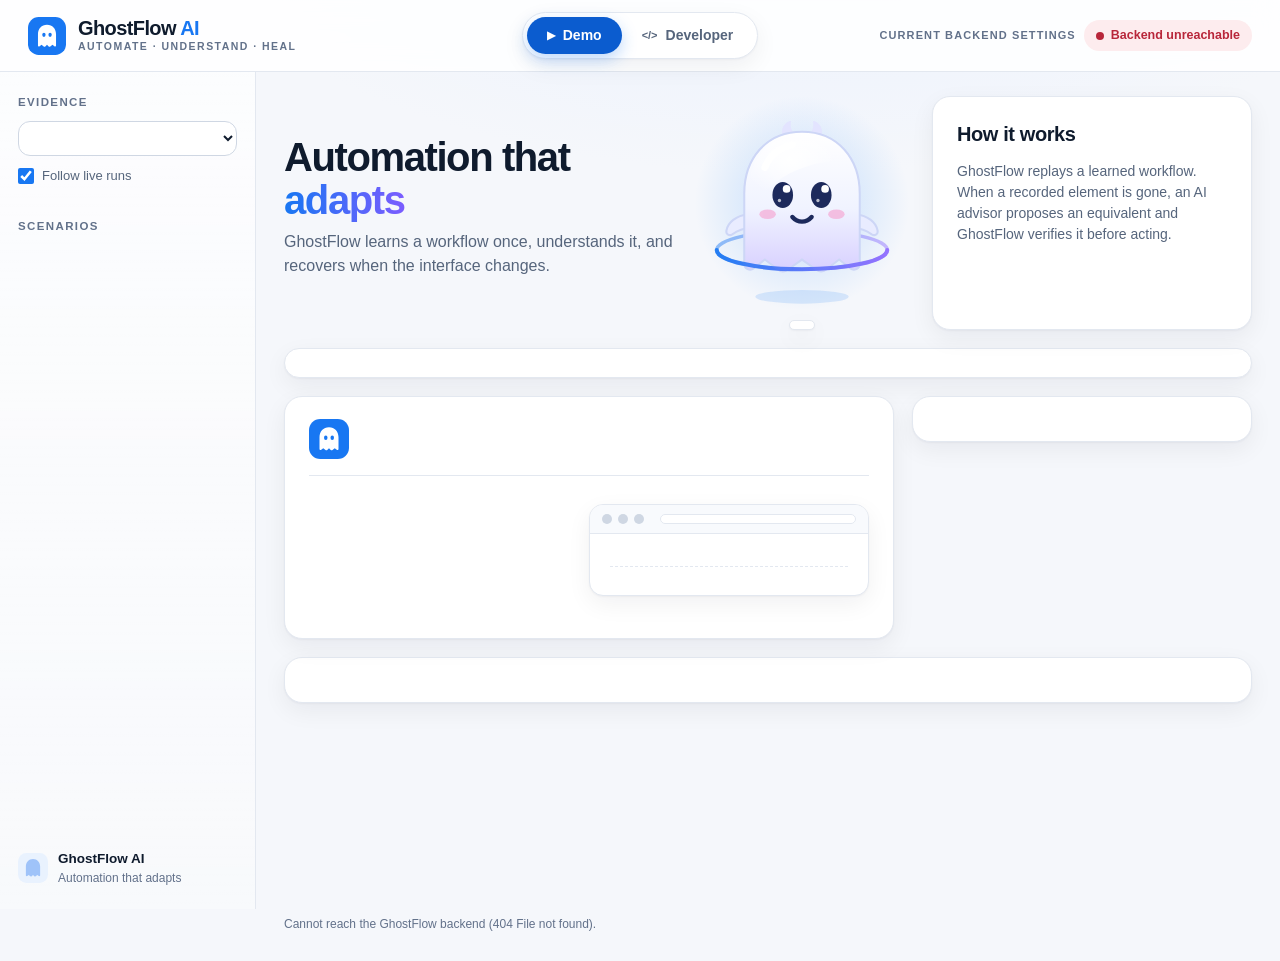
==== commit 0920abe8: "feat(console): integrate live captures and reactive ghost states" ====
--- a/backend/ghostflow/console/static/index.html
+++ b/backend/ghostflow/console/static/index.html
@@ -72,8 +72,11 @@
                 <title id="mascot-title">GhostFlow mascot</title>
                 <defs>
                   <linearGradient id="gf-body" x1="0" y1="0" x2="0" y2="1">
-                    <stop offset="0" stop-color="#ffffff"/><stop offset=".6" stop-color="#eef2ff"/><stop offset="1" stop-color="#d9d2ff"/>
+                    <stop offset="0" stop-color="#ffffff"/><stop offset=".55" stop-color="#f0f3ff"/><stop offset="1" stop-color="#d8d0ff"/>
                   </linearGradient>
+                  <radialGradient id="gf-light" cx="0.38" cy="0.3" r="0.75">
+                    <stop offset="0" stop-color="#ffffff" stop-opacity=".95"/><stop offset=".6" stop-color="#ffffff" stop-opacity="0"/>
+                  </radialGradient>
                   <linearGradient id="gf-ring" x1="0" y1="0" x2="1" y2="0">
                     <stop offset="0" stop-color="#1877F2"/><stop offset="1" stop-color="#8f6bff"/>
                   </linearGradient>
@@ -86,17 +89,25 @@
                 <ellipse class="ring back" cx="80" cy="112" rx="62" ry="14" fill="none" stroke="url(#gf-ring)" stroke-width="2.5" stroke-opacity=".45"/>
                 <g class="float">
                   <circle class="glow" cx="80" cy="74" r="56" fill="url(#gf-glow)"/>
+                  <g class="arm arm-l"><path d="M41 86c-9 1-15 6-16 12-.4 2.6 2.2 4 4.3 2.6 4-2.8 8-4.4 13-4.6z" fill="#e9ecff" stroke="#cdd6f6" stroke-width="1.5"/></g>
+                  <g class="arm arm-r"><path d="M119 86c9 1 15 6 16 12 .4 2.6-2.2 4-4.3 2.6-4-2.8-8-4.4-13-4.6z" fill="#e9ecff" stroke="#cdd6f6" stroke-width="1.5"/></g>
                   <path class="tuft" d="M66 31c-2-7 1-12 6-13-1 5 1 9 4 11zM94 31c2-7-1-12-6-13 1 5-1 9-4 11z" fill="#e3e4ff"/>
                   <path class="body" fill="url(#gf-body)" stroke="#cdd6f6" stroke-width="1.5" d="M80 26c-26 0-42 19.5-42 45v51c0 3.6 4.2 5.6 7 3.3l8-6.4 9.4 7.3c2.2 1.7 5.2 1.7 7.4 0L80 119l10.2 7.2c2.2 1.7 5.2 1.7 7.4 0l9.4-7.3 8 6.4c2.8 2.3 7 .3 7-3.3V71c0-25.5-16-45-42-45z"/>
+                  <path class="light" fill="url(#gf-light)" d="M80 28c-24 0-39 18-39 42v18c10-22 30-36 56-40 10-1.5 18 0 22 2-4-13-18-22-39-22z"/>
                   <path class="shine" d="M53 52c3.5-9 11-15 20-16.5" fill="none" stroke="#fff" stroke-width="5" stroke-linecap="round"/>
-                  <g class="eyes-open"><ellipse cx="66" cy="72" rx="7" ry="9" fill="#1d2a5c"/><ellipse cx="94" cy="72" rx="7" ry="9" fill="#1d2a5c"/><circle cx="68.5" cy="68" r="2.6" fill="#fff"/><circle cx="96.5" cy="68" r="2.6" fill="#fff"/></g>
+                  <g class="eyes-open"><g class="look"><ellipse cx="66" cy="72" rx="7.5" ry="9.5" fill="#1d2a5c"/><ellipse cx="94" cy="72" rx="7.5" ry="9.5" fill="#1d2a5c"/><circle cx="68.8" cy="67.6" r="2.8" fill="#fff"/><circle cx="96.8" cy="67.6" r="2.8" fill="#fff"/><circle cx="63.6" cy="76" r="1.2" fill="#fff" opacity=".7"/><circle cx="91.6" cy="76" r="1.2" fill="#fff" opacity=".7"/></g></g>
                   <g class="eyes-happy" fill="none" stroke="#1d2a5c" stroke-width="4" stroke-linecap="round"><path d="M59 74c3-6 11-6 14 0"/><path d="M87 74c3-6 11-6 14 0"/></g>
+                  <g class="brows-focus" fill="none" stroke="#1d2a5c" stroke-width="3" stroke-linecap="round"><path d="M58 58l13 3"/><path d="M102 58l-13 3"/></g>
+                  <g class="brows-worried" fill="none" stroke="#1d2a5c" stroke-width="3" stroke-linecap="round"><path d="M59 61l12-4"/><path d="M101 61l-12-4"/></g>
                   <g class="blush" fill="#f4b6dc" opacity=".85"><ellipse cx="55" cy="86" rx="6" ry="3.5"/><ellipse cx="105" cy="86" rx="6" ry="3.5"/></g>
                   <path class="mouth-smile" d="M73 88c4 4.5 10 4.5 14 0" fill="none" stroke="#1d2a5c" stroke-width="3.2" stroke-linecap="round"/>
                   <ellipse class="mouth-o" cx="80" cy="90" rx="4" ry="4.6" fill="#1d2a5c"/>
                   <path class="mouth-worried" d="M73 92c4-4.5 10-4.5 14 0" fill="none" stroke="#1d2a5c" stroke-width="3.2" stroke-linecap="round"/>
+                  <path class="mouth-flat" d="M74 90h12" fill="none" stroke="#1d2a5c" stroke-width="3.2" stroke-linecap="round"/>
+                  <g class="lens"><circle cx="128" cy="88" r="10" fill="#eaf2fe" fill-opacity=".7" stroke="#1877F2" stroke-width="3.5"/><path d="M135 95l9 9" stroke="#1877F2" stroke-width="5" stroke-linecap="round"/><path d="M123 84c1.5-2 3.5-3 6-3" fill="none" stroke="#fff" stroke-width="2" stroke-linecap="round"/></g>
                 </g>
                 <path class="ring front" d="M18 112c0 7.7 27.8 14 62 14s62-6.3 62-14" fill="none" stroke="url(#gf-ring)" stroke-width="3" stroke-linecap="round"/>
+                <g class="ticks"><g class="tick t1"><circle cx="52" cy="14" r="7" fill="#e8f7ee"/><path d="M48.5 14l2.5 2.5 4.5-5" fill="none" stroke="#0d7a3c" stroke-width="2.2" stroke-linecap="round"/></g><g class="tick t2"><circle cx="80" cy="8" r="7" fill="#e8f7ee"/><path d="M76.5 8l2.5 2.5 4.5-5" fill="none" stroke="#0d7a3c" stroke-width="2.2" stroke-linecap="round"/></g><g class="tick t3"><circle cx="108" cy="14" r="7" fill="#e8f7ee"/><path d="M104.5 14l2.5 2.5 4.5-5" fill="none" stroke="#0d7a3c" stroke-width="2.2" stroke-linecap="round"/></g></g>
                 <g class="sparkles" fill="#7b5cff">
                   <path d="M134 30l3 7.5 7.5 3-7.5 3-3 7.5-3-7.5-7.5-3 7.5-3z"/>
                   <path d="M24 40l2.2 5.3 5.3 2.2-5.3 2.2-2.2 5.3-2.2-5.3-5.3-2.2 5.3-2.2z"/>
@@ -104,6 +115,7 @@
                 </g>
               </svg>
               <p class="mascot-say" id="mascot-say" aria-hidden="true"></p>
+              <p class="sr-only" id="agent-status" role="status" aria-live="polite"></p>
             </div>
           </section>
           <section class="card how" aria-labelledby="how-title">
@@ -128,19 +140,31 @@
                 <h2 id="sc-title"></h2>
                 <p id="sc-sub"></p>
               </div>
-              <div class="result" id="result-summary" aria-live="polite"></div>
+              <div class="result" id="result-summary"></div>
             </div>
             <div class="sc-body">
               <ol class="pages" id="steps" aria-label="Steps by page"></ol>
               <div class="stage-col">
+                <div class="stage-tools">
+                  <span class="prov" id="stage-prov"></span>
+                  <div class="view-toggle" id="view-toggle" role="group" aria-label="Browser view" hidden>
+                    <button type="button" id="show-capture" aria-pressed="true">Real capture</button>
+                    <button type="button" id="show-reconstructed" aria-pressed="false">Reconstructed</button>
+                  </div>
+                </div>
                 <div class="browser">
                   <div class="browser-bar" aria-hidden="true"><i></i><i></i><i></i><span class="address" id="address"></span></div>
+                  <figure class="shot" id="shot" hidden>
+                    <div class="shot-frame" id="shot-frame"></div>
+                    <figcaption class="shot-note" id="shot-note"></figcaption>
+                  </figure>
                   <div class="browser-body">
                     <div class="page" id="page"></div>
                     <div class="action" id="action" aria-live="polite"></div>
                   </div>
                 </div>
                 <p class="caption" id="stage-caption"></p>
+                <ol class="film" id="film" aria-label="Browser captures of this scenario" hidden></ol>
                 <ul class="events" id="events" aria-label="What happened"></ul>
               </div>
             </div>
--- a/backend/ghostflow/console/static/console.css
+++ b/backend/ghostflow/console/static/console.css
@@ -8,7 +8,7 @@
   --line-strong: #cfd7e3;
   --text: #0f1b2d;
   --muted: #56657c;
-  --faint: #8592a6;
+  --faint: #62718a;
   --blue: #1877f2;          /* fills, large text, focus */
   --blue-ink: #0b5ccf;      /* body-size text on white (≥ 4.5:1) */
   --blue-soft: #e9f2fe;
@@ -83,7 +83,7 @@
 }
 .segmented button .ico { font-size: 11px; }
 .segmented button:hover { color: var(--blue-ink); }
-.segmented button[aria-selected="true"] { background: var(--blue); color: #fff; box-shadow: 0 6px 16px rgba(24, 119, 242, .28); }
+.segmented button[aria-selected="true"] { background: var(--blue-ink); color: #fff; box-shadow: 0 6px 16px rgba(24, 119, 242, .28); }
 
 /* pills / badges / buttons -------------------------------------------------------------- */
 .pill, .badge {
@@ -100,7 +100,7 @@
 .badge.live .dot { animation: pulse 1.2s infinite; }
 .badge.recorded, .badge.saved, .badge.stored { color: var(--muted); background: var(--surface-2); }
 .badge.stale { color: var(--warn-ink); background: var(--warn-soft); border-color: transparent; }
-.badge.real { color: #fff; background: var(--blue); border-color: var(--blue); }
+.badge.real { color: #fff; background: var(--blue-ink); border-color: var(--blue-ink); }
 .badge.simulated { color: var(--warn-ink); background: var(--warn-soft); border: 1px dashed #e0a43a; }
 .badge.none { color: var(--muted); }
 .btn {
@@ -110,7 +110,7 @@
 }
 .btn.small { font-size: 13px; padding: 6px 12px; border-radius: 10px; }
 .btn.wide { width: 100%; padding: 12px 18px; font-size: 15px; }
-.btn.primary { background: linear-gradient(180deg, #2a84f5, var(--blue)); color: #fff; box-shadow: 0 8px 20px rgba(24, 119, 242, .25); }
+.btn.primary { background: linear-gradient(180deg, #1469d8, var(--blue-ink)); color: #fff; box-shadow: 0 8px 20px rgba(24, 119, 242, .25); }
 .btn.primary:hover { box-shadow: var(--shadow-lift); transform: translateY(-1px); }
 .btn.ghost { background: var(--surface); color: var(--blue-ink); border-color: var(--line-strong); }
 .btn.ghost:hover { background: var(--blue-soft); }
@@ -192,23 +192,71 @@
 
 .hero-art { display: grid; justify-items: center; align-content: center; gap: 4px; }
 .mascot { width: 220px; height: 220px; overflow: visible; }
-.mascot .float { animation: float 3.4s ease-in-out infinite; transform-origin: 80px 80px; }
-.mascot .shadow { fill: rgba(24, 119, 242, .14); animation: shadow 3.4s ease-in-out infinite; transform-origin: 80px 146px; }
+.mascot * { transform-box: fill-box; }
+.mascot .float { animation: float 3.4s ease-in-out infinite; transform-origin: center; }
+.mascot .shadow { fill: rgba(24, 119, 242, .14); animation: shadow 3.4s ease-in-out infinite; transform-origin: center; }
+.mascot .ring { transition: stroke .4s var(--ease), stroke-width .4s var(--ease), opacity .4s; }
 .mascot .ring.front { opacity: .9; }
+.mascot .eyes-open { transform-origin: center; animation: blink 5.6s infinite; }
+.mascot .look { transition: transform .4s var(--ease); }
+.mascot .arm { transform-origin: 50% 0%; }
+.mascot .arm-l { transform-origin: 100% 20%; }
+.mascot .arm-r { transform-origin: 0% 20%; }
+.mascot .lens { transform-origin: 30% 30%; }
+.mascot .tick { transform-origin: center; }
 @keyframes float { 0%, 100% { transform: translateY(0); } 50% { transform: translateY(-7px); } }
 @keyframes shadow { 0%, 100% { transform: scaleX(1); opacity: 1; } 50% { transform: scaleX(.86); opacity: .7; } }
-.mascot .glow, .mascot .sparkles, .mascot .eyes-happy, .mascot .mouth-o, .mascot .mouth-worried { display: none; }
-.mascot[data-mood="working"] .mouth-smile, .mascot[data-mood="healing"] .mouth-smile { display: none; }
-.mascot[data-mood="working"] .mouth-o, .mascot[data-mood="healing"] .mouth-o { display: inline; }
-.mascot[data-mood="healing"] .glow, .mascot[data-mood="healing"] .sparkles,
-.mascot[data-mood="proud"] .glow, .mascot[data-mood="proud"] .sparkles { display: inline; }
-.mascot[data-mood="healing"] .sparkles { animation: pulse 1.1s infinite; }
-.mascot[data-mood="happy"] .eyes-open, .mascot[data-mood="proud"] .eyes-open { display: none; }
-.mascot[data-mood="happy"] .eyes-happy, .mascot[data-mood="proud"] .eyes-happy { display: inline; }
+@keyframes blink { 0%, 93%, 100% { transform: scaleY(1); } 95.5% { transform: scaleY(.08); } }
+@keyframes look { 0%, 18%, 100% { transform: translateX(0); } 32%, 48% { transform: translateX(2px); } 65%, 82% { transform: translateX(-2px); } }
+@keyframes bob { 0%, 18%, 100% { transform: translate(0, 0) rotate(0); } 32%, 48% { transform: translate(-2px, -2px) rotate(-5deg); } 65%, 82% { transform: translate(1px, 0) rotate(3deg); } }
+@keyframes orbit { to { stroke-dashoffset: -104; } }
+@keyframes ringpulse { 0%, 100% { opacity: .55; } 50% { opacity: 1; } }
+@keyframes jump { 0% { transform: translateY(0); } 35% { transform: translateY(-16px) scale(1.03); } 60% { transform: translateY(0) scale(.98, 1.02); } 100% { transform: translateY(0); } }
+@keyframes wave { 0%, 100% { transform: rotate(0); } 25% { transform: rotate(-22deg); } 75% { transform: rotate(12deg); } }
+@keyframes wave-r { 0%, 100% { transform: rotate(0); } 25% { transform: rotate(22deg); } 75% { transform: rotate(-12deg); } }
+@keyframes pop { 0% { transform: scale(0); opacity: 0; } 60% { transform: scale(1.2); opacity: 1; } 100% { transform: scale(1); opacity: 1; } }
+@keyframes twinkle { 0%, 100% { opacity: .25; } 50% { opacity: 1; } }
+
+/* default (idle): calm, smiling, blinking now and then */
+.mascot .glow, .mascot .sparkles, .mascot .eyes-happy, .mascot .mouth-o, .mascot .mouth-worried, .mascot .mouth-flat,
+.mascot .brows-focus, .mascot .brows-worried, .mascot .lens, .mascot .ticks { display: none; }
+/* working: focused brows, steady mouth, the ring turns at a moderate pace */
+.mascot[data-mood="working"] .brows-focus, .mascot[data-mood="working"] .mouth-flat { display: inline; }
+.mascot[data-mood="working"] .mouth-smile { display: none; }
+.mascot[data-mood="working"] .ring.front { stroke-dasharray: 40 12; animation: orbit 2.6s linear infinite; }
+/* investigating: recovery started (every recorded locator failed); looks around with a lens */
+.mascot[data-mood="investigating"] .lens, .mascot[data-mood="investigating"] .brows-focus, .mascot[data-mood="investigating"] .mouth-o { display: inline; }
+.mascot[data-mood="investigating"] .mouth-smile { display: none; }
+.mascot[data-mood="investigating"] .look { animation: look 3.2s ease-in-out infinite; }
+.mascot[data-mood="investigating"] .lens { animation: bob 3.2s ease-in-out infinite; }
+.mascot[data-mood="investigating"] .ring.front { stroke-dasharray: 30 10; animation: orbit 1.6s linear infinite, ringpulse 1.6s ease-in-out infinite; }
+/* evaluating (playback of the recorded checks only): concentration and three review ticks */
+.mascot[data-mood="evaluating"] .brows-focus, .mascot[data-mood="evaluating"] .mouth-flat, .mascot[data-mood="evaluating"] .ticks { display: inline; }
+.mascot[data-mood="evaluating"] .mouth-smile { display: none; }
+.mascot[data-mood="evaluating"] .tick { animation: pop .45s var(--ease) both; }
+.mascot[data-mood="evaluating"] .t2 { animation-delay: .35s; }
+.mascot[data-mood="evaluating"] .t3 { animation-delay: .7s; }
+/* proud: a confirmed recovery; a single jump, a wave and lit ring, then calm sparkles */
+.mascot[data-mood="proud"] .glow, .mascot[data-mood="proud"] .sparkles, .mascot[data-mood="proud"] .eyes-happy { display: inline; }
+.mascot[data-mood="proud"] .eyes-open { display: none; }
+.mascot[data-mood="proud"] .float { animation: jump .9s cubic-bezier(.3, .7, .3, 1) 1, float 3.4s ease-in-out .9s infinite; }
+.mascot[data-mood="proud"] .arm-r { animation: wave-r 1.1s ease-in-out 2; }
+.mascot[data-mood="proud"] .ring { stroke-width: 4; stroke-opacity: 1; }
+.mascot[data-mood="proud"] .sparkles { animation: twinkle 1.2s ease-in-out 3; opacity: .8; }
+.mascot[data-mood="proud"] .blush { opacity: 1; }
+/* happy: completed */
+.mascot[data-mood="happy"] .eyes-happy { display: inline; }
+.mascot[data-mood="happy"] .eyes-open { display: none; }
+.mascot[data-mood="happy"] .arm-l { animation: wave 1.1s ease-in-out 1; }
+/* alert: stopped safely; worried but not sad, soft red ring */
+.mascot[data-mood="alert"] .brows-worried, .mascot[data-mood="alert"] .mouth-worried { display: inline; }
 .mascot[data-mood="alert"] .mouth-smile { display: none; }
-.mascot[data-mood="alert"] .mouth-worried { display: inline; }
-.mascot[data-mood="alert"] .float { animation-duration: 1.4s; }
-.mascot[data-mood="alert"] .ring { stroke: var(--fail); }
+.mascot[data-mood="alert"] .float { animation-duration: 1.8s; }
+.mascot[data-mood="alert"] .ring { stroke: #f19aa5; }
+/* cautious: a proposal was rejected; careful, never celebrating */
+.mascot[data-mood="cautious"] .brows-worried, .mascot[data-mood="cautious"] .mouth-flat { display: inline; }
+.mascot[data-mood="cautious"] .mouth-smile { display: none; }
+.mascot[data-mood="cautious"] .ring { stroke: #e0a43a; }
 .mascot-say {
   font-size: 12.5px; font-weight: 650; color: var(--muted); background: var(--surface); border: 1px solid var(--line);
   border-radius: 999px; padding: 4px 12px; box-shadow: var(--shadow); text-align: center;
@@ -310,6 +358,33 @@
 .srow.failed { background: var(--fail-soft); }
 .srow.focus { border-color: var(--blue); background: var(--blue-soft); }
 .srow.recovered.focus { border-color: var(--violet); background: var(--violet-soft); }
+
+/* real captures (GF-006) */
+.stage-tools { display: flex; justify-content: space-between; align-items: center; gap: 10px; flex-wrap: wrap; }
+.view-toggle { display: inline-flex; border: 1px solid var(--line); border-radius: 999px; padding: 3px; background: var(--surface-2); }
+.view-toggle button { font: inherit; font-size: 12.5px; font-weight: 600; color: var(--muted); background: none; border: 0; border-radius: 999px; padding: 4px 12px; cursor: pointer; }
+.view-toggle button[aria-pressed="true"] { background: var(--surface); color: var(--blue-ink); box-shadow: var(--shadow); }
+.shot { margin: 0; background: var(--surface-2); }
+.shot-frame { position: relative; line-height: 0; overflow: hidden; }
+.shot-frame img.full { display: block; width: 100%; height: auto; }
+.shot-frame .focus-box {
+  position: absolute; border-radius: 8px; border: 3px solid var(--blue); background: rgba(24, 119, 242, .10);
+  box-shadow: 0 0 0 4px rgba(24, 119, 242, .22); transition: all .3s var(--ease); pointer-events: none;
+}
+.shot-tag {
+  display: block; line-height: 1.35; font-size: 12.5px; font-weight: 700;
+  padding: 8px 12px; background: var(--fail-soft); color: var(--fail-ink); border-top: 1px solid var(--line);
+}
+.shot-tag.final { background: var(--ok-soft); color: var(--ok-ink); }
+.shot-tag.final.unverified { background: var(--warn-soft); color: var(--warn-ink); }
+.shot-note { font-size: 12px; color: var(--muted); padding: 8px 12px; border-top: 1px solid var(--line); background: var(--surface); }
+.film { list-style: none; margin: 0; padding: 2px 2px 6px; display: flex; gap: 8px; overflow-x: auto; }
+.film .frame {
+  display: grid; gap: 3px; justify-items: center; font: inherit; font-size: 11px; font-weight: 650; color: var(--muted);
+  background: none; border: 2px solid transparent; border-radius: 10px; padding: 2px; cursor: pointer;
+}
+.film .frame img.thumb { width: 84px; height: auto; border-radius: 7px; border: 1px solid var(--line); display: block; }
+.film .frame.on { border-color: var(--blue); color: var(--blue-ink); }
 
 /* reconstructed browser */
 .stage-col { display: grid; gap: 10px; min-width: 0; }
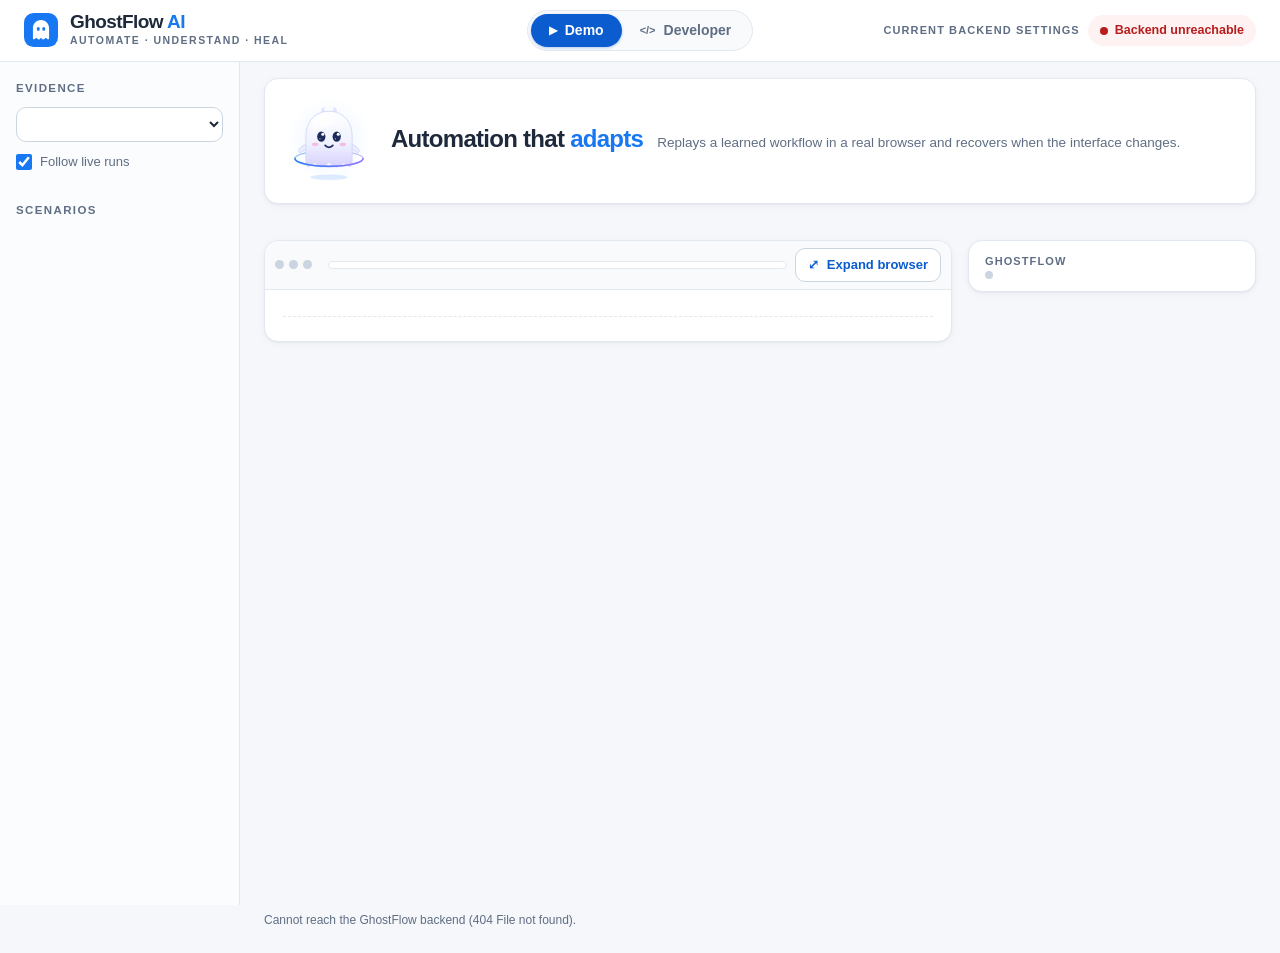
==== commit 95615b00: "feat(console): finalize minimal browser-first demo experience" ====
--- a/backend/ghostflow/console/static/index.html
+++ b/backend/ghostflow/console/static/index.html
@@ -48,112 +48,94 @@
         <h2 class="side-title" id="scenarios-title">Scenarios</h2>
         <nav class="scenarios" id="scenarios" role="tablist" aria-labelledby="scenarios-title" aria-orientation="vertical"></nav>
       </section>
-      <div class="side-foot">
-        <svg class="brand-mark small" viewBox="0 0 32 32" aria-hidden="true" focusable="false">
-          <rect class="bm-bg soft" width="32" height="32" rx="9"/>
-          <path class="bm-body tint" d="M16 6.5c-4.6 0-7.6 3.4-7.6 8v9.4c0 .7.8 1.1 1.4.7l1.6-1.2 1.8 1.4c.4.3 1 .3 1.4 0L16 23.4l1.4 1.4c.4.3 1 .3 1.4 0l1.8-1.4 1.6 1.2c.6.4 1.4 0 1.4-.7v-9.4c0-4.6-3-8-7.6-8z"/>
-        </svg>
-        <div><strong>GhostFlow AI</strong><span>Automation that adapts</span></div>
-      </div>
     </aside>
 
     <main id="app" tabindex="-1">
       <section id="demo-view" role="tabpanel" aria-labelledby="tab-demo">
-        <div class="hero-row">
-          <section class="hero" aria-labelledby="hero-title">
-            <div class="hero-text">
-              <p class="eyebrow" id="wf-name"></p>
+        <section class="card hero" aria-labelledby="hero-title">
+          <div class="hero-art">
+            <svg class="mascot" id="mascot" viewBox="0 0 160 160" role="img" aria-labelledby="mascot-title" data-mood="idle">
+              <title id="mascot-title">GhostFlow mascot</title>
+              <defs>
+                <linearGradient id="gf-body" x1="0" y1="0" x2="0" y2="1">
+                  <stop offset="0" stop-color="#ffffff"/><stop offset=".55" stop-color="#f0f3ff"/><stop offset="1" stop-color="#d8d0ff"/>
+                </linearGradient>
+                <radialGradient id="gf-light" cx="0.38" cy="0.3" r="0.75">
+                  <stop offset="0" stop-color="#ffffff" stop-opacity=".95"/><stop offset=".6" stop-color="#ffffff" stop-opacity="0"/>
+                </radialGradient>
+                <linearGradient id="gf-ring" x1="0" y1="0" x2="1" y2="0">
+                  <stop offset="0" stop-color="#1877F2"/><stop offset="1" stop-color="#8f6bff"/>
+                </linearGradient>
+                <radialGradient id="gf-glow" cx="0.5" cy="0.5" r="0.5">
+                  <stop offset="0" stop-color="#5ea8ff" stop-opacity=".18"/><stop offset=".55" stop-color="#5ea8ff" stop-opacity=".08"/><stop offset="1" stop-color="#5ea8ff" stop-opacity="0"/>
+                </radialGradient>
+              </defs>
+              <circle class="aura" cx="80" cy="78" r="78" fill="url(#gf-glow)"/>
+              <ellipse class="shadow" cx="80" cy="146" rx="34" ry="5"/>
+              <ellipse class="ring back" cx="80" cy="112" rx="62" ry="14" fill="none" stroke="url(#gf-ring)" stroke-width="2.5" stroke-opacity=".45"/>
+              <g class="float">
+                <circle class="glow" cx="80" cy="74" r="56" fill="url(#gf-glow)"/>
+                <g class="arm arm-l"><path d="M41 86c-9 1-15 6-16 12-.4 2.6 2.2 4 4.3 2.6 4-2.8 8-4.4 13-4.6z" fill="#e9ecff" stroke="#cdd6f6" stroke-width="1.5"/></g>
+                <g class="arm arm-r"><path d="M119 86c9 1 15 6 16 12 .4 2.6-2.2 4-4.3 2.6-4-2.8-8-4.4-13-4.6z" fill="#e9ecff" stroke="#cdd6f6" stroke-width="1.5"/></g>
+                <path class="tuft" d="M66 31c-2-7 1-12 6-13-1 5 1 9 4 11zM94 31c2-7-1-12-6-13 1 5-1 9-4 11z" fill="#e3e4ff"/>
+                <path class="body" fill="url(#gf-body)" stroke="#cdd6f6" stroke-width="1.5" d="M80 26c-26 0-42 19.5-42 45v51c0 3.6 4.2 5.6 7 3.3l8-6.4 9.4 7.3c2.2 1.7 5.2 1.7 7.4 0L80 119l10.2 7.2c2.2 1.7 5.2 1.7 7.4 0l9.4-7.3 8 6.4c2.8 2.3 7 .3 7-3.3V71c0-25.5-16-45-42-45z"/>
+                <path class="light" fill="url(#gf-light)" d="M80 28c-24 0-39 18-39 42v18c10-22 30-36 56-40 10-1.5 18 0 22 2-4-13-18-22-39-22z"/>
+                <path class="shine" d="M53 52c3.5-9 11-15 20-16.5" fill="none" stroke="#fff" stroke-width="5" stroke-linecap="round"/>
+                <g class="eyes-open"><g class="look"><ellipse cx="66" cy="72" rx="7.5" ry="9.5" fill="#1d2a5c"/><ellipse cx="94" cy="72" rx="7.5" ry="9.5" fill="#1d2a5c"/><circle cx="68.8" cy="67.6" r="2.8" fill="#fff"/><circle cx="96.8" cy="67.6" r="2.8" fill="#fff"/><circle cx="63.6" cy="76" r="1.2" fill="#fff" opacity=".7"/><circle cx="91.6" cy="76" r="1.2" fill="#fff" opacity=".7"/></g></g>
+                <g class="eyes-happy" fill="none" stroke="#1d2a5c" stroke-width="4" stroke-linecap="round"><path d="M59 74c3-6 11-6 14 0"/><path d="M87 74c3-6 11-6 14 0"/></g>
+                <g class="brows-focus" fill="none" stroke="#1d2a5c" stroke-width="3" stroke-linecap="round"><path d="M58 58l13 3"/><path d="M102 58l-13 3"/></g>
+                <g class="brows-worried" fill="none" stroke="#1d2a5c" stroke-width="3" stroke-linecap="round"><path d="M59 61l12-4"/><path d="M101 61l-12-4"/></g>
+                <g class="blush" fill="#f4b6dc" opacity=".85"><ellipse cx="55" cy="86" rx="6" ry="3.5"/><ellipse cx="105" cy="86" rx="6" ry="3.5"/></g>
+                <path class="mouth-smile" d="M73 88c4 4.5 10 4.5 14 0" fill="none" stroke="#1d2a5c" stroke-width="3.2" stroke-linecap="round"/>
+                <ellipse class="mouth-o" cx="80" cy="90" rx="4" ry="4.6" fill="#1d2a5c"/>
+                <path class="mouth-worried" d="M73 92c4-4.5 10-4.5 14 0" fill="none" stroke="#1d2a5c" stroke-width="3.2" stroke-linecap="round"/>
+                <path class="mouth-flat" d="M74 90h12" fill="none" stroke="#1d2a5c" stroke-width="3.2" stroke-linecap="round"/>
+                <g class="lens"><circle cx="128" cy="88" r="10" fill="#eaf2fe" fill-opacity=".7" stroke="#1877F2" stroke-width="3.5"/><path d="M135 95l9 9" stroke="#1877F2" stroke-width="5" stroke-linecap="round"/><path d="M123 84c1.5-2 3.5-3 6-3" fill="none" stroke="#fff" stroke-width="2" stroke-linecap="round"/></g>
+              </g>
+              <path class="ring front" d="M18 112c0 7.7 27.8 14 62 14s62-6.3 62-14" fill="none" stroke="url(#gf-ring)" stroke-width="3" stroke-linecap="round"/>
+              <g class="ticks"><g class="tick t1"><circle cx="52" cy="14" r="7" fill="#e8f7ee"/><path d="M48.5 14l2.5 2.5 4.5-5" fill="none" stroke="#0d7a3c" stroke-width="2.2" stroke-linecap="round"/></g><g class="tick t2"><circle cx="80" cy="8" r="7" fill="#e8f7ee"/><path d="M76.5 8l2.5 2.5 4.5-5" fill="none" stroke="#0d7a3c" stroke-width="2.2" stroke-linecap="round"/></g><g class="tick t3"><circle cx="108" cy="14" r="7" fill="#e8f7ee"/><path d="M104.5 14l2.5 2.5 4.5-5" fill="none" stroke="#0d7a3c" stroke-width="2.2" stroke-linecap="round"/></g></g>
+              <g class="sparkles" fill="#7b5cff">
+                <path d="M134 30l3 7.5 7.5 3-7.5 3-3 7.5-3-7.5-7.5-3 7.5-3z"/>
+                <path d="M24 40l2.2 5.3 5.3 2.2-5.3 2.2-2.2 5.3-2.2-5.3-5.3-2.2 5.3-2.2z"/>
+                <path d="M140 86l1.8 4.2 4.2 1.8-4.2 1.8-1.8 4.2-1.8-4.2-4.2-1.8 4.2-1.8z"/>
+              </g>
+            </svg>
+            <p class="sr-only" id="agent-status" role="status" aria-live="polite"></p>
+          </div>
+          <div class="hero-text">
+            <p class="eyebrow" id="wf-name"></p>
+            <div class="hero-line">
               <h1 id="hero-title">Automation that <span class="hl">adapts</span></h1>
-              <p class="tagline">GhostFlow learns a workflow once, understands it, and recovers when the interface changes.</p>
-              <ul class="capabilities" id="capabilities" aria-label="Capabilities"></ul>
-            </div>
-            <div class="hero-art">
-              <svg class="mascot" id="mascot" viewBox="0 0 160 160" role="img" aria-labelledby="mascot-title" data-mood="idle">
-                <title id="mascot-title">GhostFlow mascot</title>
-                <defs>
-                  <linearGradient id="gf-body" x1="0" y1="0" x2="0" y2="1">
-                    <stop offset="0" stop-color="#ffffff"/><stop offset=".55" stop-color="#f0f3ff"/><stop offset="1" stop-color="#d8d0ff"/>
-                  </linearGradient>
-                  <radialGradient id="gf-light" cx="0.38" cy="0.3" r="0.75">
-                    <stop offset="0" stop-color="#ffffff" stop-opacity=".95"/><stop offset=".6" stop-color="#ffffff" stop-opacity="0"/>
-                  </radialGradient>
-                  <linearGradient id="gf-ring" x1="0" y1="0" x2="1" y2="0">
-                    <stop offset="0" stop-color="#1877F2"/><stop offset="1" stop-color="#8f6bff"/>
-                  </linearGradient>
-                  <radialGradient id="gf-glow" cx="0.5" cy="0.5" r="0.5">
-                    <stop offset="0" stop-color="#8f6bff" stop-opacity=".32"/><stop offset=".55" stop-color="#5ea8ff" stop-opacity=".16"/><stop offset="1" stop-color="#5ea8ff" stop-opacity="0"/>
-                  </radialGradient>
-                </defs>
-                <circle class="aura" cx="80" cy="78" r="78" fill="url(#gf-glow)"/>
-                <ellipse class="shadow" cx="80" cy="146" rx="34" ry="5"/>
-                <ellipse class="ring back" cx="80" cy="112" rx="62" ry="14" fill="none" stroke="url(#gf-ring)" stroke-width="2.5" stroke-opacity=".45"/>
-                <g class="float">
-                  <circle class="glow" cx="80" cy="74" r="56" fill="url(#gf-glow)"/>
-                  <g class="arm arm-l"><path d="M41 86c-9 1-15 6-16 12-.4 2.6 2.2 4 4.3 2.6 4-2.8 8-4.4 13-4.6z" fill="#e9ecff" stroke="#cdd6f6" stroke-width="1.5"/></g>
-                  <g class="arm arm-r"><path d="M119 86c9 1 15 6 16 12 .4 2.6-2.2 4-4.3 2.6-4-2.8-8-4.4-13-4.6z" fill="#e9ecff" stroke="#cdd6f6" stroke-width="1.5"/></g>
-                  <path class="tuft" d="M66 31c-2-7 1-12 6-13-1 5 1 9 4 11zM94 31c2-7-1-12-6-13 1 5-1 9-4 11z" fill="#e3e4ff"/>
-                  <path class="body" fill="url(#gf-body)" stroke="#cdd6f6" stroke-width="1.5" d="M80 26c-26 0-42 19.5-42 45v51c0 3.6 4.2 5.6 7 3.3l8-6.4 9.4 7.3c2.2 1.7 5.2 1.7 7.4 0L80 119l10.2 7.2c2.2 1.7 5.2 1.7 7.4 0l9.4-7.3 8 6.4c2.8 2.3 7 .3 7-3.3V71c0-25.5-16-45-42-45z"/>
-                  <path class="light" fill="url(#gf-light)" d="M80 28c-24 0-39 18-39 42v18c10-22 30-36 56-40 10-1.5 18 0 22 2-4-13-18-22-39-22z"/>
-                  <path class="shine" d="M53 52c3.5-9 11-15 20-16.5" fill="none" stroke="#fff" stroke-width="5" stroke-linecap="round"/>
-                  <g class="eyes-open"><g class="look"><ellipse cx="66" cy="72" rx="7.5" ry="9.5" fill="#1d2a5c"/><ellipse cx="94" cy="72" rx="7.5" ry="9.5" fill="#1d2a5c"/><circle cx="68.8" cy="67.6" r="2.8" fill="#fff"/><circle cx="96.8" cy="67.6" r="2.8" fill="#fff"/><circle cx="63.6" cy="76" r="1.2" fill="#fff" opacity=".7"/><circle cx="91.6" cy="76" r="1.2" fill="#fff" opacity=".7"/></g></g>
-                  <g class="eyes-happy" fill="none" stroke="#1d2a5c" stroke-width="4" stroke-linecap="round"><path d="M59 74c3-6 11-6 14 0"/><path d="M87 74c3-6 11-6 14 0"/></g>
-                  <g class="brows-focus" fill="none" stroke="#1d2a5c" stroke-width="3" stroke-linecap="round"><path d="M58 58l13 3"/><path d="M102 58l-13 3"/></g>
-                  <g class="brows-worried" fill="none" stroke="#1d2a5c" stroke-width="3" stroke-linecap="round"><path d="M59 61l12-4"/><path d="M101 61l-12-4"/></g>
-                  <g class="blush" fill="#f4b6dc" opacity=".85"><ellipse cx="55" cy="86" rx="6" ry="3.5"/><ellipse cx="105" cy="86" rx="6" ry="3.5"/></g>
-                  <path class="mouth-smile" d="M73 88c4 4.5 10 4.5 14 0" fill="none" stroke="#1d2a5c" stroke-width="3.2" stroke-linecap="round"/>
-                  <ellipse class="mouth-o" cx="80" cy="90" rx="4" ry="4.6" fill="#1d2a5c"/>
-                  <path class="mouth-worried" d="M73 92c4-4.5 10-4.5 14 0" fill="none" stroke="#1d2a5c" stroke-width="3.2" stroke-linecap="round"/>
-                  <path class="mouth-flat" d="M74 90h12" fill="none" stroke="#1d2a5c" stroke-width="3.2" stroke-linecap="round"/>
-                  <g class="lens"><circle cx="128" cy="88" r="10" fill="#eaf2fe" fill-opacity=".7" stroke="#1877F2" stroke-width="3.5"/><path d="M135 95l9 9" stroke="#1877F2" stroke-width="5" stroke-linecap="round"/><path d="M123 84c1.5-2 3.5-3 6-3" fill="none" stroke="#fff" stroke-width="2" stroke-linecap="round"/></g>
-                </g>
-                <path class="ring front" d="M18 112c0 7.7 27.8 14 62 14s62-6.3 62-14" fill="none" stroke="url(#gf-ring)" stroke-width="3" stroke-linecap="round"/>
-                <g class="ticks"><g class="tick t1"><circle cx="52" cy="14" r="7" fill="#e8f7ee"/><path d="M48.5 14l2.5 2.5 4.5-5" fill="none" stroke="#0d7a3c" stroke-width="2.2" stroke-linecap="round"/></g><g class="tick t2"><circle cx="80" cy="8" r="7" fill="#e8f7ee"/><path d="M76.5 8l2.5 2.5 4.5-5" fill="none" stroke="#0d7a3c" stroke-width="2.2" stroke-linecap="round"/></g><g class="tick t3"><circle cx="108" cy="14" r="7" fill="#e8f7ee"/><path d="M104.5 14l2.5 2.5 4.5-5" fill="none" stroke="#0d7a3c" stroke-width="2.2" stroke-linecap="round"/></g></g>
-                <g class="sparkles" fill="#7b5cff">
-                  <path d="M134 30l3 7.5 7.5 3-7.5 3-3 7.5-3-7.5-7.5-3 7.5-3z"/>
-                  <path d="M24 40l2.2 5.3 5.3 2.2-5.3 2.2-2.2 5.3-2.2-5.3-5.3-2.2 5.3-2.2z"/>
-                  <path d="M140 86l1.8 4.2 4.2 1.8-4.2 1.8-1.8 4.2-1.8-4.2-4.2-1.8 4.2-1.8z"/>
-                </g>
-              </svg>
-              <p class="mascot-say" id="mascot-say" aria-hidden="true"></p>
-              <p class="sr-only" id="agent-status" role="status" aria-live="polite"></p>
-            </div>
-          </section>
-          <section class="card how" aria-labelledby="how-title">
-            <h2 id="how-title">How it works</h2>
-            <p>GhostFlow replays a learned workflow. When a recorded element is gone, an AI advisor proposes an equivalent and GhostFlow verifies it before acting.</p>
-            <button type="button" id="replay" class="btn primary wide" hidden>Replay evidence</button>
-            <p class="how-meta" id="how-meta"></p>
-          </section>
-        </div>
-
-        <ol class="card stepper" id="flow" aria-label="Pages of the workflow"></ol>
-
-        <div class="main-grid">
-          <section class="card scenario-card" aria-labelledby="sc-title">
+              <p class="tagline">Replays a learned workflow in a real browser and recovers when the interface changes.</p>
+            </div>
+            <div class="hero-meta">
+              <ul class="prov-row" id="prov-row" aria-label="Where the AI came from"></ul>
+              <button type="button" id="replay" class="btn primary small" hidden>Replay evidence</button>
+            </div>
+          </div>
+        </section>
+
+        <section class="scenario-card" aria-labelledby="sc-title">
             <div class="sc-head">
-              <svg class="brand-mark sc-mark" viewBox="0 0 32 32" aria-hidden="true" focusable="false">
-                <rect class="bm-bg" width="32" height="32" rx="9"/>
-                <path class="bm-body" d="M16 6.5c-4.6 0-7.6 3.4-7.6 8v9.4c0 .7.8 1.1 1.4.7l1.6-1.2 1.8 1.4c.4.3 1 .3 1.4 0L16 23.4l1.4 1.4c.4.3 1 .3 1.4 0l1.8-1.4 1.6 1.2c.6.4 1.4 0 1.4-.7v-9.4c0-4.6-3-8-7.6-8z"/>
-                <ellipse class="bm-eye" cx="13.4" cy="15" rx="1.4" ry="1.8"/><ellipse class="bm-eye" cx="18.6" cy="15" rx="1.4" ry="1.8"/>
-              </svg>
-              <div class="sc-text">
-                <h2 id="sc-title"></h2>
-                <p id="sc-sub"></p>
-              </div>
+              <h2 id="sc-title"></h2>
               <div class="result" id="result-summary"></div>
             </div>
+            <ol class="stepper" id="flow" aria-label="Pages of the workflow"></ol>
             <div class="sc-body">
-              <ol class="pages" id="steps" aria-label="Steps by page"></ol>
-              <div class="stage-col">
-                <div class="stage-tools">
-                  <span class="prov" id="stage-prov"></span>
-                  <div class="view-toggle" id="view-toggle" role="group" aria-label="Browser view" hidden>
-                    <button type="button" id="show-capture" aria-pressed="true">Real capture</button>
-                    <button type="button" id="show-reconstructed" aria-pressed="false">Reconstructed</button>
+              <div class="stage-slot" id="stage-slot">
+              <p class="stage-away" id="stage-away" hidden>The browser is shown in the expanded view.</p>
+              <div class="stage-col" id="stage-col">
+                <div class="browser">
+                  <div class="browser-bar">
+                    <span class="dots" aria-hidden="true"><i></i><i></i><i></i></span>
+                    <span class="prov" id="stage-prov"></span>
+                    <span class="address" id="address"></span>
+                    <div class="view-toggle" id="view-toggle" role="group" aria-label="Browser view" hidden>
+                      <button type="button" id="show-capture" aria-pressed="true">Real capture</button>
+                      <button type="button" id="show-reconstructed" aria-pressed="false">Reconstructed</button>
+                    </div>
+                    <button type="button" class="btn ghost small expand-btn" id="expand-browser" aria-haspopup="dialog" aria-controls="browser-dialog" aria-label="Expand browser"><span aria-hidden="true">⤢</span> <span class="xb-label" aria-hidden="true">Expand browser</span></button>
                   </div>
-                </div>
-                <div class="browser">
-                  <div class="browser-bar" aria-hidden="true"><i></i><i></i><i></i><span class="address" id="address"></span></div>
                   <figure class="shot" id="shot" hidden>
                     <div class="shot-frame" id="shot-frame"></div>
                     <figcaption class="shot-note" id="shot-note"></figcaption>
@@ -167,13 +149,17 @@
                 <ol class="film" id="film" aria-label="Browser captures of this scenario" hidden></ol>
                 <ul class="events" id="events" aria-label="What happened"></ul>
               </div>
-            </div>
-            <div class="verifs" id="verifs"></div>
-          </section>
-          <section class="card heal" id="heal-summary" aria-labelledby="heal-summary-title"></section>
-        </div>
-
-        <section class="card understand" id="understand" aria-labelledby="understand-title"></section>
+              </div>
+              <aside class="sc-side" aria-label="GhostFlow status, recovery and verification">
+                <div class="panel status-panel">
+                  <p class="agent" id="agent" data-mood="idle" aria-hidden="true"><span class="agent-k">GhostFlow</span><strong class="mascot-say" id="mascot-say"></strong></p>
+                  <section class="heal" id="heal-summary" aria-labelledby="heal-summary-title"></section>
+                  <section class="verifs" id="verifs" aria-labelledby="verifs-title"></section>
+                </div>
+                <ol class="pages" id="steps" aria-label="Steps by page"></ol>
+              </aside>
+            </div>
+        </section>
       </section>
 
       <section id="dev-view" role="tabpanel" aria-labelledby="tab-dev" hidden>
@@ -190,6 +176,9 @@
             <section class="card" aria-labelledby="intel-title">
               <div class="card-head"><h2 id="intel-title">Meta Intelligence</h2><span id="intel-badge"></span></div>
               <div id="intel"></div>
+              <h3 id="prov-detail-title">AI provenance by stage</h3>
+              <div class="prov-stages" id="prov-stages" aria-labelledby="prov-detail-title"></div>
+              <p class="prov-note" id="prov-note"></p>
             </section>
             <section class="card" aria-labelledby="evidence-title">
               <div class="card-head"><h2 id="evidence-title">Verifiable evidence</h2></div>
@@ -202,5 +191,39 @@
     <p class="empty-state" id="empty" hidden></p>
   </div>
   <footer class="foot" id="source-hint"></footer>
+
+  <!-- Expanded browser: the same viewer moves in here, so captures stay in sync; nothing is copied or upscaled. -->
+  <dialog class="browser-dialog" id="browser-dialog" aria-labelledby="xb-title" aria-describedby="xb-keys">
+    <div class="xb-head">
+      <div class="xb-heading">
+        <h2 id="xb-title">Expanded browser</h2>
+        <p class="xb-progress" id="xb-progress"></p>
+      </div>
+      <div class="xb-nav">
+        <button type="button" class="btn ghost small" id="xb-prev" aria-label="Previous step">← Prev</button>
+        <button type="button" class="btn ghost small" id="xb-next" aria-label="Next step">Next →</button>
+        <button type="button" class="btn primary small" id="xb-close">Exit expanded view</button>
+      </div>
+      <ol class="xb-dots" id="xb-dots" aria-hidden="true"></ol>
+      <p class="sr-only" id="xb-keys">Left and Right arrows move between steps. Escape returns to the normal layout.</p>
+    </div>
+    <div class="xb-body">
+      <div class="xb-main" id="xb-main"></div>
+      <aside class="xb-side" aria-label="Agent, provenance and events">
+        <div class="xb-agent" id="xb-agent">
+          <svg class="brand-mark" viewBox="0 0 32 32" aria-hidden="true" focusable="false">
+            <rect class="bm-bg" width="32" height="32" rx="9"/>
+            <path class="bm-body" d="M16 6.5c-4.6 0-7.6 3.4-7.6 8v9.4c0 .7.8 1.1 1.4.7l1.6-1.2 1.8 1.4c.4.3 1 .3 1.4 0L16 23.4l1.4 1.4c.4.3 1 .3 1.4 0l1.8-1.4 1.6 1.2c.6.4 1.4 0 1.4-.7v-9.4c0-4.6-3-8-7.6-8z"/>
+            <ellipse class="bm-eye" cx="13.4" cy="15" rx="1.4" ry="1.8"/><ellipse class="bm-eye" cx="18.6" cy="15" rx="1.4" ry="1.8"/>
+          </svg>
+          <p><span class="xb-k">GhostFlow</span><strong id="xb-agent-label"></strong></p>
+          <p class="sr-only" id="xb-status" role="status" aria-live="polite"></p>
+        </div>
+        <div class="xb-prov" id="xb-prov"></div>
+        <div class="xb-events" id="xb-events"></div>
+        <div class="xb-film" id="xb-film"></div>
+      </aside>
+    </div>
+  </dialog>
 </body>
 </html>
--- a/backend/ghostflow/console/static/console.css
+++ b/backend/ghostflow/console/static/console.css
@@ -1,44 +1,42 @@
-/* GhostFlow Demo Console: light, minimal, blue-led with discreet violet accents. */
+/* GhostFlow Demo Console: neutral surfaces, blue as the accent, violet only for small details. */
 :root {
   color-scheme: light;
-  --bg: #f5f7fb;
+  --bg: #f5f7fa;
   --surface: #ffffff;
-  --surface-2: #f8fafd;
-  --line: #e3e8f0;
-  --line-strong: #cfd7e3;
-  --text: #0f1b2d;
-  --muted: #56657c;
-  --faint: #62718a;
+  --surface-2: #f8fafc;
+  --line: #e2e8f0;
+  --line-strong: #cbd5e1;
+  --text: #1e293b;
+  --muted: #5f6e84;         /* secondary text: AA on every surface, including the page background */
+  --faint: #5f6e84;
   --blue: #1877f2;          /* fills, large text, focus */
-  --blue-ink: #0b5ccf;      /* body-size text on white (≥ 4.5:1) */
-  --blue-soft: #e9f2fe;
-  --violet: #7b5cff;
-  --violet-ink: #5b3fd6;
-  --violet-soft: #f2eeff;
-  --ok: #12a150;
-  --ok-ink: #0d7a3c;
-  --ok-soft: #e8f7ee;
-  --fail: #e0384b;
-  --fail-ink: #b8263a;
-  --fail-soft: #fdecee;
-  --warn-ink: #8a5300;
-  --warn-soft: #fff4dc;
-  --pending: #d5dce7;
-  --radius: 18px;
-  --radius-sm: 12px;
-  --shadow: 0 1px 2px rgba(16, 24, 40, .04), 0 8px 24px rgba(16, 24, 40, .06);
-  --shadow-lift: 0 2px 4px rgba(16, 24, 40, .05), 0 14px 32px rgba(24, 119, 242, .14);
+  --blue-ink: #0b5ccf;      /* body-size text and white-on-blue buttons (>= 4.5:1) */
+  --blue-soft: #eaf2ff;
+  --violet: #8b5cf6;        /* small recovery markers and the ghost only */
+  --violet-ink: #6d28d9;
+  --violet-soft: #f5f3ff;
+  --ok: #16a34a;
+  --ok-ink: #047857;
+  --ok-soft: #ecfdf3;
+  --fail: #dc2626;
+  --fail-ink: #b91c1c;
+  --fail-soft: #fef2f2;
+  --warn-ink: #92400e;
+  --warn-soft: #fffbeb;
+  --pending: #cbd5e1;
+  --radius: 14px;
+  --radius-sm: 10px;
+  --shadow: 0 1px 2px rgba(15, 23, 42, .04), 0 2px 8px rgba(15, 23, 42, .04);
+  --shadow-lift: 0 1px 2px rgba(15, 23, 42, .06), 0 6px 16px rgba(15, 23, 42, .08);
   --mono: ui-monospace, "SF Mono", Menlo, Consolas, monospace;
   --ease: cubic-bezier(.2, .7, .2, 1);
-  --sidebar: 256px;
+  --sidebar: 240px;
 }
 
 * { box-sizing: border-box; }
 html, body { margin: 0; }
 body {
   background: var(--bg);
-  background-image: radial-gradient(900px 420px at 62% -120px, #e8f0ff 0%, rgba(232, 240, 255, 0) 70%);
-  background-repeat: no-repeat;
   color: var(--text);
   font: 15px/1.5 -apple-system, BlinkMacSystemFont, "SF Pro Text", Inter, "Segoe UI", Roboto, "Helvetica Neue", Arial, sans-serif;
   -webkit-font-smoothing: antialiased;
@@ -59,31 +57,33 @@
 /* top bar ----------------------------------------------------------------------------- */
 .topbar {
   display: grid; grid-template-columns: 1fr auto 1fr; align-items: center; gap: 16px;
-  padding: 12px 28px; background: rgba(255, 255, 255, .86); backdrop-filter: saturate(1.4) blur(12px);
+  padding: 10px 24px; background: rgba(255, 255, 255, .92); backdrop-filter: saturate(1.4) blur(12px);
   border-bottom: 1px solid var(--line); position: sticky; top: 0; z-index: 10;
 }
 .brand { display: flex; align-items: center; gap: 12px; min-width: 0; }
-.brand-mark { width: 38px; height: 38px; flex: 0 0 auto; }
+.brand-mark { width: 34px; height: 34px; flex: 0 0 auto; }
 .brand-mark.small { width: 30px; height: 30px; }
 .bm-bg { fill: var(--blue); }
 .bm-bg.soft { fill: var(--blue-soft); }
 .bm-body { fill: #fff; }
 .bm-body.tint { fill: #9fc3f9; }
 .bm-eye { fill: var(--blue); }
-.brand-name { font-weight: 800; font-size: 20px; letter-spacing: -.03em; line-height: 1.1; }
+.brand-name { font-weight: 800; font-size: 19px; letter-spacing: -.03em; line-height: 1.1; }
 .brand-name span { color: var(--blue); }
-.brand-sub { color: var(--faint); font-size: 10.5px; font-weight: 600; letter-spacing: .14em; text-transform: uppercase; }
+.brand-sub { color: var(--faint); font-size: 10.5px; font-weight: 600; letter-spacing: .14em; text-transform: uppercase; white-space: nowrap; }
 .system { display: flex; gap: 8px; flex-wrap: wrap; justify-content: flex-end; align-items: center; }
+/* The backend's own settings belong to the audit: the Demo view keeps only the connection state. */
+body[data-view="demo"] .system .sys-label, body[data-view="demo"] .system .pill:not(.ok):not(.fail) { display: none; }
 .sys-label { font-size: 11px; font-weight: 700; color: var(--faint); text-transform: uppercase; letter-spacing: .1em; white-space: nowrap; }
-.segmented { display: inline-flex; background: var(--surface); border: 1px solid var(--line); border-radius: 999px; padding: 4px; box-shadow: var(--shadow); }
+.segmented { display: inline-flex; background: var(--surface-2); border: 1px solid var(--line); border-radius: 999px; padding: 3px; }
 .segmented button {
   font: inherit; font-size: 14px; font-weight: 600; color: var(--muted); background: transparent; border: 0;
-  border-radius: 999px; padding: 8px 20px; cursor: pointer; display: inline-flex; align-items: center; gap: 8px;
+  border-radius: 999px; padding: 6px 18px; cursor: pointer; display: inline-flex; align-items: center; gap: 8px;
   transition: background .2s var(--ease), color .2s var(--ease);
 }
 .segmented button .ico { font-size: 11px; }
 .segmented button:hover { color: var(--blue-ink); }
-.segmented button[aria-selected="true"] { background: var(--blue-ink); color: #fff; box-shadow: 0 6px 16px rgba(24, 119, 242, .28); }
+.segmented button[aria-selected="true"] { background: var(--blue-ink); color: #fff; box-shadow: 0 1px 3px rgba(11, 92, 207, .3); }
 
 /* pills / badges / buttons -------------------------------------------------------------- */
 .pill, .badge {
@@ -94,14 +94,14 @@
 .badge { line-height: 1.35; }
 .pill .dot, .badge .dot { width: 8px; height: 8px; flex: 0 0 8px; border-radius: 50%; background: currentColor; }
 .pill.ok { color: var(--ok-ink); background: var(--ok-soft); border-color: transparent; }
-.pill.ok .dot { background: var(--ok); box-shadow: 0 0 0 3px rgba(18, 161, 80, .18); }
+.pill.ok .dot { background: var(--ok); box-shadow: 0 0 0 3px rgba(22, 163, 74, .16); }
 .pill.fail { color: var(--fail-ink); background: var(--fail-soft); border-color: transparent; }
 .badge.live { color: var(--fail-ink); background: var(--fail-soft); border-color: transparent; }
 .badge.live .dot { animation: pulse 1.2s infinite; }
 .badge.recorded, .badge.saved, .badge.stored { color: var(--muted); background: var(--surface-2); }
 .badge.stale { color: var(--warn-ink); background: var(--warn-soft); border-color: transparent; }
 .badge.real { color: #fff; background: var(--blue-ink); border-color: var(--blue-ink); }
-.badge.simulated { color: var(--warn-ink); background: var(--warn-soft); border: 1px dashed #e0a43a; }
+.badge.simulated { color: var(--text); background: var(--surface-2); border: 1px dashed var(--line-strong); } /* simulated: neutral, never styled as real */
 .badge.none { color: var(--muted); }
 .btn {
   display: inline-flex; align-items: center; justify-content: center; gap: 8px; font: inherit; font-size: 14px; font-weight: 650; text-decoration: none;
@@ -110,23 +110,23 @@
 }
 .btn.small { font-size: 13px; padding: 6px 12px; border-radius: 10px; }
 .btn.wide { width: 100%; padding: 12px 18px; font-size: 15px; }
-.btn.primary { background: linear-gradient(180deg, #1469d8, var(--blue-ink)); color: #fff; box-shadow: 0 8px 20px rgba(24, 119, 242, .25); }
-.btn.primary:hover { box-shadow: var(--shadow-lift); transform: translateY(-1px); }
+.btn.primary { background: var(--blue-ink); color: #fff; box-shadow: 0 1px 2px rgba(11, 92, 207, .25); }
+.btn.primary:hover { background: #0a52b8; }
 .btn.ghost { background: var(--surface); color: var(--blue-ink); border-color: var(--line-strong); }
 .btn.ghost:hover { background: var(--blue-soft); }
 @keyframes pulse { 0%, 100% { opacity: 1; } 50% { opacity: .3; } }
 
 .replay-banner {
-  margin: 0; padding: 9px 28px; text-align: center; font-weight: 650; font-size: 13.5px;
-  color: var(--violet-ink); background: var(--violet-soft); border-bottom: 1px solid #e0d7ff;
+  margin: 0; padding: 7px 24px; text-align: center; font-weight: 650; font-size: 13px;
+  color: var(--blue-ink); background: var(--blue-soft); border-bottom: 1px solid #cfe0fb;
 }
 
 /* shell: sidebar + main ------------------------------------------------------------------ */
 .shell { display: grid; grid-template-columns: var(--sidebar) minmax(0, 1fr); max-width: 1680px; margin: 0 auto; }
 .sidebar {
-  position: sticky; top: 63px; align-self: start; height: calc(100vh - 63px); overflow-y: auto;
-  display: flex; flex-direction: column; gap: 22px; padding: 22px 18px; border-right: 1px solid var(--line);
-  background: linear-gradient(180deg, rgba(255, 255, 255, .7), rgba(255, 255, 255, .35));
+  position: sticky; top: 57px; align-self: start; height: calc(100vh - 57px); overflow-y: auto;
+  display: flex; flex-direction: column; gap: 20px; padding: 18px 16px; border-right: 1px solid var(--line);
+  background: rgba(255, 255, 255, .6);
 }
 .side-block { display: grid; gap: 10px; }
 .side-title { font-size: 11.5px; font-weight: 700; color: var(--faint); text-transform: uppercase; letter-spacing: .12em; }
@@ -137,61 +137,57 @@
 .switch { display: inline-flex; align-items: center; gap: 8px; font-size: 13px; color: var(--muted); }
 .switch input { accent-color: var(--blue); width: 16px; height: 16px; margin: 0; }
 .badges { display: flex; gap: 6px; flex-wrap: wrap; align-items: center; }
-.sidebar .badges { flex-direction: column; align-items: stretch; }
-.side-foot { margin-top: auto; display: flex; gap: 10px; align-items: center; font-size: 12px; color: var(--faint); }
-.side-foot strong { display: block; color: var(--text); font-size: 13.5px; }
-main { padding: 24px 28px 8px; min-width: 0; outline: none; }
+.sidebar .badges { flex-direction: column; align-items: stretch; gap: 4px; }
+/* evidence labels in the sidebar: quiet lines with a coloured marker, not a stack of pills */
+.sidebar .badge:not(.live) { display: flex; align-items: baseline; gap: 8px; padding: 0; border: 0; border-radius: 0; background: none; font-size: 12.5px; color: var(--muted); }
+.sidebar .badge:not(.live)::before { content: ""; width: 7px; height: 7px; flex: 0 0 7px; border-radius: 50%; background: var(--pending); transform: translateY(-1px); }
+.sidebar .badge.real, .sidebar .badge.recorded-real { color: var(--blue-ink); }
+.sidebar .badge.real::before, .sidebar .badge.recorded-real::before { background: var(--blue); }
+.sidebar .badge.simulated::before { background: none; border: 1.5px dashed var(--muted); }
+.sidebar .badge.stale { color: var(--warn-ink); } .sidebar .badge.stale::before { background: #d97706; }
+main { padding: 16px 24px 8px; min-width: 0; outline: none; }
 .empty-state { grid-column: 2; max-width: 680px; margin: 70px auto; text-align: center; color: var(--muted); font-size: 16px; padding: 0 16px; }
-.foot { color: var(--faint); font-size: 12px; padding: 6px 28px 28px calc(var(--sidebar) + 28px); max-width: 1680px; margin: 0 auto; overflow-wrap: break-word; }
+.foot { color: var(--faint); font-size: 12px; padding: 6px 24px 24px calc(var(--sidebar) + 24px); max-width: 1680px; margin: 0 auto; overflow-wrap: break-word; }
 
 /* scenarios (sidebar tabs) ---------------------------------------------------------------- */
-.scenarios { display: grid; gap: 8px; }
+.scenarios { display: grid; gap: 6px; }
 .scenario {
   text-align: left; font: inherit; color: var(--text); background: transparent; border: 1px solid transparent;
-  border-radius: 14px; padding: 10px 12px; cursor: pointer; display: grid; grid-template-columns: 38px minmax(0, 1fr); gap: 2px 12px; align-items: center;
+  border-radius: 12px; padding: 8px 10px; cursor: pointer; display: grid; grid-template-columns: 30px minmax(0, 1fr); gap: 0 10px; align-items: center;
   transition: background .2s var(--ease), box-shadow .2s var(--ease), border-color .2s;
 }
 .scenario:hover { background: var(--surface); }
-.scenario[aria-selected="true"] { background: var(--surface); border-color: #cfe0fb; box-shadow: var(--shadow-lift); }
+.scenario[aria-selected="true"] { background: var(--surface); border-color: var(--line); box-shadow: var(--shadow); }
 .scenario .avatar {
-  grid-row: span 3; width: 38px; height: 38px; border-radius: 50%; display: grid; place-items: center;
-  font-weight: 800; font-size: 16px; background: var(--surface-2); border: 1px solid var(--line); color: var(--muted);
-}
-.scenario[aria-selected="true"] .avatar { background: var(--blue); border-color: var(--blue); color: #fff; }
-.scenario.recovered[aria-selected="true"] .avatar { background: linear-gradient(135deg, var(--blue), var(--violet)); }
-.scenario .key { font-size: 11px; font-weight: 700; letter-spacing: .1em; text-transform: uppercase; color: var(--faint); }
+  grid-row: span 2; width: 30px; height: 30px; border-radius: 50%; display: grid; place-items: center;
+  font-weight: 800; font-size: 14px; background: var(--surface); border: 1px solid var(--line-strong); color: var(--muted);
+}
+.scenario[aria-selected="true"] .avatar { background: var(--blue-ink); border-color: var(--blue-ink); color: #fff; }
 .scenario .title { font-weight: 650; font-size: 14px; line-height: 1.3; overflow-wrap: break-word; }
 .scenario .st { display: inline-flex; align-items: center; gap: 6px; font-size: 12.5px; font-weight: 600; color: var(--muted); }
 .scenario .st::before { content: ""; width: 7px; height: 7px; border-radius: 50%; background: var(--pending); flex: 0 0 7px; }
-.scenario.passed .st { color: var(--ok-ink); } .scenario.passed .st::before { background: var(--ok); }
+.scenario.passed .st, .scenario.recovered .st { color: var(--ok-ink); } .scenario.passed .st::before { background: var(--ok); }
+.scenario.recovered .st::before { background: var(--violet); } /* recovery marker */
 .scenario.failed .st, .scenario.error .st { color: var(--fail-ink); } .scenario.failed .st::before, .scenario.error .st::before { background: var(--fail); }
-.scenario.recovered .st { color: var(--violet-ink); } .scenario.recovered .st::before { background: var(--violet); }
 .scenario.running .st { color: var(--blue-ink); } .scenario.running .st::before { background: var(--blue); animation: pulse 1s infinite; }
 
-/* hero ----------------------------------------------------------------------------------- */
-.hero-row { display: grid; grid-template-columns: minmax(0, 1fr) 320px; gap: 20px; align-items: stretch; margin-bottom: 18px; }
-.hero { display: grid; grid-template-columns: minmax(0, 1fr) 220px; gap: 12px; align-items: center; }
-.eyebrow { color: var(--blue-ink); font-size: 12px; font-weight: 700; letter-spacing: .1em; text-transform: uppercase; overflow-wrap: break-word; }
-.hero h1 { font-size: 40px; line-height: 1.08; margin: 6px 0 8px; font-weight: 800; letter-spacing: -.035em; }
-.hero h1 .hl { background: linear-gradient(90deg, var(--blue), var(--violet)); -webkit-background-clip: text; background-clip: text; color: transparent; }
-.tagline { color: var(--muted); font-size: 16px; max-width: 52ch; }
-.capabilities { list-style: none; margin: 18px 0 0; padding: 0; display: grid; grid-template-columns: repeat(auto-fit, minmax(170px, 1fr)); gap: 12px; }
-.cap {
-  display: grid; grid-template-columns: 36px minmax(0, 1fr); gap: 0 12px; align-items: center;
-  border: 1px solid var(--line); border-radius: 14px; padding: 12px 14px; background: var(--surface); box-shadow: var(--shadow);
-}
-.cap .ico {
-  grid-row: span 2; width: 36px; height: 36px; border-radius: 10px; display: grid; place-items: center; font-size: 17px;
-  background: var(--blue-soft); color: var(--blue-ink);
-}
-.cap.understand .ico { background: var(--violet-soft); color: var(--violet-ink); }
-.cap.recover .ico { background: linear-gradient(135deg, var(--blue-soft), var(--violet-soft)); color: var(--violet-ink); }
-.cap .k { font-weight: 700; font-size: 15px; color: var(--blue-ink); }
-.cap.understand .k, .cap.recover .k { color: var(--violet-ink); }
-.cap .s { color: var(--muted); font-size: 12.5px; line-height: 1.35; overflow-wrap: break-word; }
-
-.hero-art { display: grid; justify-items: center; align-content: center; gap: 4px; }
-.mascot { width: 220px; height: 220px; overflow: visible; }
+/* compact header band -------------------------------------------------------------------- */
+.hero { display: grid; grid-template-columns: auto minmax(0, 1fr); gap: 4px 18px; align-items: center; margin-bottom: 14px; padding: 10px 18px 10px 12px; }
+.hero-text { display: grid; gap: 4px; min-width: 0; }
+.eyebrow { color: var(--muted); font-size: 11.5px; font-weight: 700; letter-spacing: .08em; text-transform: uppercase; overflow-wrap: break-word; }
+.hero-line { display: flex; flex-wrap: wrap; align-items: baseline; gap: 2px 14px; }
+.hero h1 { font-size: 24px; line-height: 1.15; font-weight: 800; letter-spacing: -.03em; white-space: nowrap; }
+.hero h1 .hl { color: var(--blue); }
+.tagline { color: var(--muted); font-size: 13.5px; }
+.hero-meta { display: flex; flex-wrap: wrap; align-items: center; gap: 8px 12px; margin-top: 4px; }
+.prov-row { list-style: none; margin: 0; padding: 0; display: flex; flex-wrap: wrap; gap: 6px; flex: 1 1 auto; min-width: 0; }
+.prov-row .badge { max-width: 100%; overflow-wrap: anywhere; padding: 3px 10px; font-size: 12px; }
+.badge.recorded-real { color: var(--blue-ink); background: var(--blue-soft); border-color: #cfe0fb; }
+.hero #replay { margin-left: auto; }
+
+.hero-art { display: grid; place-items: center; }
+.mascot { width: 88px; height: 88px; overflow: visible; }
+.mascot .aura { opacity: .7; }
 .mascot * { transform-box: fill-box; }
 .mascot .float { animation: float 3.4s ease-in-out infinite; transform-origin: center; }
 .mascot .shadow { fill: rgba(24, 119, 242, .14); animation: shadow 3.4s ease-in-out infinite; transform-origin: center; }
@@ -257,95 +253,78 @@
 .mascot[data-mood="cautious"] .brows-worried, .mascot[data-mood="cautious"] .mouth-flat { display: inline; }
 .mascot[data-mood="cautious"] .mouth-smile { display: none; }
 .mascot[data-mood="cautious"] .ring { stroke: #e0a43a; }
-.mascot-say {
-  font-size: 12.5px; font-weight: 650; color: var(--muted); background: var(--surface); border: 1px solid var(--line);
-  border-radius: 999px; padding: 4px 12px; box-shadow: var(--shadow); text-align: center;
-}
-
-.how { display: flex; flex-direction: column; gap: 12px; }
-.how h2 { font-size: 20px; letter-spacing: -.02em; }
-.how p { color: var(--muted); font-size: 14px; }
-.how .btn { margin-top: auto; }
-.how-meta { font-size: 13px; }
+
 
 /* cards ---------------------------------------------------------------------------------- */
 .card {
   background: var(--surface); border: 1px solid var(--line); border-radius: var(--radius); box-shadow: var(--shadow);
-  padding: 22px 24px; min-width: 0;
+  padding: 18px 20px; min-width: 0;
 }
 .card-head { display: flex; justify-content: space-between; align-items: center; gap: 10px; margin-bottom: 14px; flex-wrap: wrap; }
 .caption { font-size: 12px; color: var(--faint); text-align: center; }
 
-/* stepper (pages) -------------------------------------------------------------------------- */
-.stepper { list-style: none; margin: 0 0 18px; padding: 14px 20px; display: flex; align-items: center; gap: 0; }
+/* page progress: slim, blue for the page in focus, green done, red failed --------------------- */
+.stepper { list-style: none; margin: 0 0 12px; padding: 0; display: flex; align-items: center; gap: 0; }
 .stepper li { display: flex; align-items: center; flex: 1 1 0; min-width: 0; }
 .stepper li:last-child { flex: 0 1 auto; }
-.stepper li:not(:last-child)::after { content: ""; flex: 1 1 24px; min-width: 16px; height: 2px; background: var(--line); margin: 0 12px; border-radius: 2px; }
-.stepper li.done:not(:last-child)::after { background: linear-gradient(90deg, #9cc4fa, #c5b6ff); }
+.stepper li:not(:last-child)::after { content: ""; flex: 1 1 24px; min-width: 16px; height: 2px; background: var(--line); margin: 0 10px; border-radius: 2px; }
+.stepper li.done:not(:last-child)::after { background: #a7dcbc; }
 .node {
-  display: flex; align-items: center; gap: 10px; font: inherit; background: none; border: 0; padding: 6px 8px; border-radius: 12px;
+  display: flex; align-items: center; gap: 8px; font: inherit; background: none; border: 1px solid transparent; padding: 3px 10px 3px 4px; border-radius: 999px;
   cursor: pointer; color: var(--text); text-align: left; min-width: 0;
 }
-.node:hover { background: var(--surface-2); }
+.node:hover { background: var(--surface); }
 .node .dotn {
-  width: 28px; height: 28px; flex: 0 0 28px; border-radius: 50%; display: grid; place-items: center; font-size: 12.5px; font-weight: 800;
-  background: var(--surface); border: 2px solid var(--pending); color: var(--muted); transition: transform .2s var(--ease);
+  width: 22px; height: 22px; flex: 0 0 22px; border-radius: 50%; display: grid; place-items: center; font-size: 11px; font-weight: 800;
+  background: var(--surface); border: 2px solid var(--pending); color: var(--muted);
 }
 .node .nl { display: grid; min-width: 0; }
-.node .nl strong { font-size: 14px; font-weight: 650; white-space: nowrap; overflow: hidden; text-overflow: ellipsis; }
-.node .nl small { font-size: 12px; color: var(--faint); white-space: nowrap; }
+.node .nl strong { font-size: 13.5px; font-weight: 650; white-space: nowrap; overflow: hidden; text-overflow: ellipsis; }
 .node.completed .dotn { background: var(--ok); border-color: var(--ok); color: #fff; }
-.node.recovered .dotn { background: linear-gradient(135deg, var(--blue), var(--violet)); border-color: transparent; color: #fff; box-shadow: 0 0 0 4px var(--violet-soft); }
-.node.failed .dotn { background: var(--fail); border-color: var(--fail); color: #fff; box-shadow: 0 0 0 4px var(--fail-soft); }
-.node.running .dotn { border-color: var(--blue); color: var(--blue-ink); box-shadow: 0 0 0 4px var(--blue-soft); animation: pulse 1s infinite; }
+.node.recovered .dotn { background: var(--surface); border-color: var(--violet); color: var(--violet-ink); }
+.node.failed .dotn { background: var(--fail); border-color: var(--fail); color: #fff; }
+.node.running .dotn { border-color: var(--blue); color: var(--blue-ink); animation: pulse 1s infinite; }
 .node.skipped .dotn { border-style: dashed; }
-.node.focus { background: var(--blue-soft); }
+.node.focus { background: var(--surface); border-color: #b9d3fb; box-shadow: 0 0 0 3px var(--blue-soft); }
 .node.focus .nl strong { color: var(--blue-ink); }
 
-/* main grid: scenario + healing ----------------------------------------------------------- */
-.main-grid { display: grid; grid-template-columns: minmax(0, 1fr) 340px; gap: 18px; align-items: start; margin-bottom: 18px; }
-.sc-head { display: grid; grid-template-columns: auto minmax(0, 1fr) auto; gap: 14px; align-items: start; padding-bottom: 16px; border-bottom: 1px solid var(--line); }
-.sc-mark { width: 40px; height: 40px; }
-.sc-text h2 { font-size: 20px; letter-spacing: -.02em; line-height: 1.25; overflow-wrap: break-word; }
-.sc-text h2 .tag { color: var(--violet-ink); }
-.sc-text p { color: var(--muted); font-size: 14px; margin-top: 4px; }
-.result { display: grid; justify-items: end; gap: 8px; }
-.status-chip { display: inline-flex; align-items: center; gap: 6px; padding: 4px 12px; border-radius: 999px; font-size: 13px; font-weight: 700; white-space: nowrap; }
+/* scenario: one heading line, then the browser and its status column ------------------------ */
+.sc-head { display: flex; flex-wrap: wrap; align-items: center; justify-content: space-between; gap: 6px 16px; margin-bottom: 10px; }
+.sc-head h2 { font-size: 17px; letter-spacing: -.01em; line-height: 1.3; overflow-wrap: break-word; min-width: 0; }
+.sc-mode { color: var(--muted); font-weight: 600; font-size: 14px; }
+.result { display: flex; flex-wrap: wrap; align-items: center; gap: 6px 14px; }
+.status-chip { display: inline-flex; align-items: center; gap: 6px; padding: 3px 10px; border-radius: 999px; font-size: 12.5px; font-weight: 700; white-space: nowrap; }
 .status-chip.ok { background: var(--ok-soft); color: var(--ok-ink); }
-.status-chip.heal { background: var(--violet-soft); color: var(--violet-ink); }
 .status-chip.fail { background: var(--fail-soft); color: var(--fail-ink); }
+.status-chip.active { background: var(--blue-soft); color: var(--blue-ink); }
 .status-chip.muted { background: var(--surface-2); color: var(--muted); border: 1px solid var(--line); }
-.metrics { display: flex; gap: 0; }
-.metric { display: grid; padding: 0 14px; border-left: 1px solid var(--line); min-width: 0; }
-.metric:first-child { border-left: 0; padding-left: 0; }
-.metric:last-child { padding-right: 0; }
-.metric span { font-size: 12px; color: var(--muted); white-space: nowrap; }
-.metric strong { font-size: 16px; font-weight: 700; white-space: nowrap; }
-
-.sc-body { display: grid; grid-template-columns: 260px minmax(0, 1fr); gap: 20px; padding-top: 18px; align-items: start; }
-
-/* steps grouped by page */
-.pages { list-style: none; margin: 0; padding: 0; display: grid; gap: 4px; position: relative; }
+.metric { font-size: 13px; color: var(--muted); white-space: nowrap; }
+.metric strong { color: var(--text); font-weight: 650; }
+
+.sc-body { display: grid; grid-template-columns: minmax(0, 1fr) 288px; gap: 16px; align-items: start; }
+.sc-side { display: grid; gap: 14px; align-content: start; min-width: 0; }
+
+/* steps grouped by page (under the status panel) */
+.pages { list-style: none; margin: 0; padding: 0 2px; display: grid; gap: 2px; position: relative; }
 .pages::before { content: ""; position: absolute; left: 13px; top: 14px; bottom: 14px; width: 2px; background: var(--line); }
 .pg { position: relative; min-width: 0; }
-.pg-head { display: grid; grid-template-columns: 28px minmax(0, 1fr) auto; gap: 10px; align-items: center; padding: 6px 0; }
+.pg-head { display: grid; grid-template-columns: 24px minmax(0, 1fr); gap: 10px; align-items: center; padding: 4px 0; }
 .pg-head .dotn {
-  width: 28px; height: 28px; border-radius: 50%; display: grid; place-items: center; font-size: 12px; font-weight: 800; z-index: 1;
+  width: 24px; height: 24px; border-radius: 50%; display: grid; place-items: center; font-size: 11px; font-weight: 800; z-index: 1;
   background: var(--surface); border: 2px solid var(--pending); color: var(--muted);
 }
 .pg.completed .dotn { background: var(--ok); border-color: var(--ok); color: #fff; }
-.pg.recovered .dotn { background: linear-gradient(135deg, var(--blue), var(--violet)); border-color: transparent; color: #fff; }
+.pg.recovered .dotn { background: var(--surface); border-color: var(--violet); color: var(--violet-ink); }
 .pg.failed .dotn { background: var(--fail); border-color: var(--fail); color: #fff; }
 .pg.running .dotn { border-color: var(--blue); color: var(--blue-ink); animation: pulse 1s infinite; }
-.pg-head strong { font-size: 14.5px; font-weight: 700; overflow-wrap: break-word; }
-.pg-head small { display: block; font-size: 11.5px; color: var(--faint); font-family: var(--mono); overflow-wrap: break-word; }
-.pg-head .dur { font-size: 12.5px; color: var(--muted); white-space: nowrap; }
-.srows { list-style: none; margin: 0 0 6px 38px; padding: 0; display: grid; gap: 2px; }
+.pg-head strong { font-size: 13.5px; font-weight: 700; overflow-wrap: break-word; }
+.pg-head small { display: block; font-size: 11px; color: var(--faint); font-family: var(--mono); overflow-wrap: break-word; }
+.srows { list-style: none; margin: 0 0 4px 32px; padding: 0; display: grid; gap: 1px; }
 .srow {
-  width: 100%; display: grid; grid-template-columns: 16px minmax(0, 1fr) auto; gap: 8px; align-items: center; text-align: left;
-  font: inherit; font-size: 13px; color: var(--text); background: none; border: 1px solid transparent; border-radius: 9px; padding: 4px 8px; cursor: pointer;
-}
-.srow:hover { background: var(--surface-2); }
+  width: 100%; display: grid; grid-template-columns: 14px minmax(0, 1fr) auto; gap: 8px; align-items: center; text-align: left;
+  font: inherit; font-size: 12.5px; color: var(--text); background: none; border: 1px solid transparent; border-radius: 8px; padding: 3px 8px; cursor: pointer;
+}
+.srow:hover { background: var(--surface); }
 .srow .ic { font-size: 11px; font-weight: 800; color: var(--faint); text-align: center; }
 .srow.completed .ic { color: var(--ok-ink); }
 .srow.failed .ic { color: var(--fail-ink); }
@@ -353,17 +332,27 @@
 .srow.running .ic { color: var(--blue-ink); animation: pulse 1s infinite; }
 .srow.pending .tx, .srow.skipped .tx { color: var(--faint); }
 .srow .tx { overflow: hidden; text-overflow: ellipsis; white-space: nowrap; }
-.srow .ms { font-size: 11.5px; color: var(--faint); white-space: nowrap; }
-.srow.recovered { background: var(--violet-soft); }
+.srow .ms { font-size: 11px; color: var(--faint); white-space: nowrap; }
 .srow.failed { background: var(--fail-soft); }
-.srow.focus { border-color: var(--blue); background: var(--blue-soft); }
-.srow.recovered.focus { border-color: var(--violet); background: var(--violet-soft); }
-
-/* real captures (GF-006) */
-.stage-tools { display: flex; justify-content: space-between; align-items: center; gap: 10px; flex-wrap: wrap; }
-.view-toggle { display: inline-flex; border: 1px solid var(--line); border-radius: 999px; padding: 3px; background: var(--surface-2); }
-.view-toggle button { font: inherit; font-size: 12.5px; font-weight: 600; color: var(--muted); background: none; border: 0; border-radius: 999px; padding: 4px 12px; cursor: pointer; }
-.view-toggle button[aria-pressed="true"] { background: var(--surface); color: var(--blue-ink); box-shadow: var(--shadow); }
+.srow.focus { border-color: #b9d3fb; background: var(--blue-soft); }
+
+/* the browser: real captures (GF-006) or the labelled reconstruction */
+.stage-col { display: grid; gap: 8px; min-width: 0; }
+.stage-col > .events { display: none; } /* the status panel tells the same story; the expanded view lists the events */
+.browser { border: 1px solid var(--line); border-radius: var(--radius); overflow: hidden; background: var(--surface); box-shadow: var(--shadow); }
+.browser-bar { display: flex; align-items: center; gap: 8px; padding: 7px 10px; background: var(--surface-2); border-bottom: 1px solid var(--line); min-width: 0; }
+.browser-bar .dots { display: inline-flex; gap: 5px; flex: 0 0 auto; }
+.browser-bar .dots i { width: 9px; height: 9px; border-radius: 50%; background: var(--line-strong); }
+.browser-bar .prov { flex: 0 0 auto; }
+.browser-bar .prov .badge { padding: 3px 10px; font-size: 12px; }
+.address {
+  flex: 1 1 140px; min-width: 0; font-family: var(--mono); font-size: 12px; color: var(--muted);
+  background: var(--surface); border: 1px solid var(--line); border-radius: 999px; padding: 3px 12px;
+  overflow: hidden; text-overflow: ellipsis; white-space: nowrap;
+}
+.view-toggle { display: inline-flex; flex: 0 0 auto; border: 1px solid var(--line); border-radius: 999px; padding: 2px; background: var(--surface); }
+.view-toggle button { font: inherit; font-size: 12px; font-weight: 600; color: var(--muted); background: none; border: 0; border-radius: 999px; padding: 3px 10px; cursor: pointer; }
+.view-toggle button[aria-pressed="true"] { background: var(--blue-soft); color: var(--blue-ink); }
 .shot { margin: 0; background: var(--surface-2); }
 .shot-frame { position: relative; line-height: 0; overflow: hidden; }
 .shot-frame img.full { display: block; width: 100%; height: auto; }
@@ -373,11 +362,11 @@
 }
 .shot-tag {
   display: block; line-height: 1.35; font-size: 12.5px; font-weight: 700;
-  padding: 8px 12px; background: var(--fail-soft); color: var(--fail-ink); border-top: 1px solid var(--line);
+  padding: 7px 12px; background: var(--fail-soft); color: var(--fail-ink); border-top: 1px solid var(--line);
 }
 .shot-tag.final { background: var(--ok-soft); color: var(--ok-ink); }
 .shot-tag.final.unverified { background: var(--warn-soft); color: var(--warn-ink); }
-.shot-note { font-size: 12px; color: var(--muted); padding: 8px 12px; border-top: 1px solid var(--line); background: var(--surface); }
+.shot-note { font-size: 12px; color: var(--muted); padding: 7px 12px; border-top: 1px solid var(--line); background: var(--surface); }
 .film { list-style: none; margin: 0; padding: 2px 2px 6px; display: flex; gap: 8px; overflow-x: auto; }
 .film .frame {
   display: grid; gap: 3px; justify-items: center; font: inherit; font-size: 11px; font-weight: 650; color: var(--muted);
@@ -385,24 +374,13 @@
 }
 .film .frame img.thumb { width: 84px; height: auto; border-radius: 7px; border: 1px solid var(--line); display: block; }
 .film .frame.on { border-color: var(--blue); color: var(--blue-ink); }
-
-/* reconstructed browser */
-.stage-col { display: grid; gap: 10px; min-width: 0; }
-.browser { border: 1px solid var(--line); border-radius: 14px; overflow: hidden; background: var(--surface); box-shadow: var(--shadow); }
-.browser-bar { display: flex; align-items: center; gap: 6px; padding: 9px 12px; background: var(--surface-2); border-bottom: 1px solid var(--line); }
-.browser-bar i { width: 10px; height: 10px; flex: 0 0 10px; border-radius: 50%; background: var(--line-strong); }
-.address {
-  margin-left: 10px; flex: 1; min-width: 0; font-family: var(--mono); font-size: 12.5px; color: var(--muted);
-  background: var(--surface); border: 1px solid var(--line); border-radius: 999px; padding: 4px 12px;
-  overflow: hidden; text-overflow: ellipsis; white-space: nowrap;
-}
-.browser-body { padding: 18px 20px 16px; display: grid; gap: 14px; }
+.browser-body { padding: 14px 18px 12px; display: grid; gap: 12px; }
 .page .ptitle { font-size: 17px; font-weight: 700; letter-spacing: -.01em; }
 .page .psub { font-size: 12px; color: var(--faint); margin-top: 2px; }
 .page .els { list-style: none; margin: 12px 0 0; padding: 0; display: grid; grid-template-columns: repeat(auto-fill, minmax(190px, 1fr)); gap: 10px 14px; }
 .pel { min-width: 0; border-radius: 10px; padding: 4px; transition: box-shadow .2s var(--ease); }
 .pel.focus { box-shadow: 0 0 0 2px var(--blue); background: var(--blue-soft); }
-.pel.recovered { box-shadow: 0 0 0 2px var(--violet); background: var(--violet-soft); }
+.pel.recovered { box-shadow: 0 0 0 2px var(--violet); }
 .pel.failed { box-shadow: 0 0 0 2px var(--fail); background: var(--fail-soft); }
 .pel .lbl { font-size: 11.5px; color: var(--muted); font-weight: 600; margin-bottom: 3px; overflow-wrap: break-word; }
 .pel .field {
@@ -412,34 +390,32 @@
 .pel .field.empty { color: var(--faint); }
 .pel .push {
   display: inline-flex; align-items: center; gap: 6px; flex-wrap: wrap; border-radius: 8px; padding: 7px 14px; font-size: 13px; font-weight: 650;
-  background: var(--blue); color: #fff; max-width: 100%; overflow-wrap: break-word;
+  background: var(--blue-ink); color: #fff; max-width: 100%; overflow-wrap: break-word;
 }
 .pel .push.link { background: transparent; color: var(--blue-ink); padding: 7px 4px; }
 .pel .push s { opacity: .75; font-weight: 500; }
 .pel .push.gone { background: var(--surface); color: var(--fail-ink); border: 1px dashed var(--fail); }
 .pel .tick { font-size: 13px; display: inline-flex; gap: 8px; align-items: center; padding: 6px 4px; }
-.pel .tick::before { content: "✓"; width: 18px; height: 18px; flex: 0 0 18px; border-radius: 5px; display: grid; place-items: center; font-size: 11px; color: #fff; background: var(--blue); }
+.pel .tick::before { content: "✓"; width: 18px; height: 18px; flex: 0 0 18px; border-radius: 5px; display: grid; place-items: center; font-size: 11px; color: #fff; background: var(--blue-ink); }
 .pel .tick.pending::before { content: ""; background: var(--surface); border: 1.5px solid var(--line-strong); }
 .page .arrived { margin-top: 12px; display: flex; gap: 10px; align-items: center; color: var(--ok-ink); font-weight: 650; font-size: 14px; }
 .page .arrived.pending { color: var(--faint); }
 
-.action {
-  display: grid; grid-template-columns: auto minmax(0, 1fr) auto; gap: 4px 12px; align-items: center;
-  border-top: 1px dashed var(--line); padding-top: 12px;
-}
-.action .verb { display: inline-flex; align-items: center; gap: 8px; font-size: 12px; font-weight: 700; letter-spacing: .06em; text-transform: uppercase; color: var(--blue-ink); white-space: nowrap; }
-.action .verb .ico { width: 28px; height: 28px; border-radius: 8px; display: grid; place-items: center; background: var(--blue-soft); font-size: 14px; }
-.action .target { font-size: 16px; font-weight: 700; overflow-wrap: break-word; min-width: 0; }
+/* the step in focus, under the image */
+.action { display: grid; grid-template-columns: auto minmax(0, 1fr) auto; gap: 2px 12px; align-items: center; }
+#page:not([hidden]) + .action { border-top: 1px dashed var(--line); padding-top: 12px; }
+.action .verb { display: inline-flex; align-items: center; gap: 8px; font-size: 11.5px; font-weight: 700; letter-spacing: .06em; text-transform: uppercase; color: var(--blue-ink); white-space: nowrap; }
+.action .verb .ico { width: 26px; height: 26px; border-radius: 8px; display: grid; place-items: center; background: var(--blue-soft); font-size: 13px; }
+.action .target { font-size: 15px; font-weight: 700; overflow-wrap: break-word; min-width: 0; }
 .action .swap { display: flex; align-items: center; gap: 8px; flex-wrap: wrap; min-width: 0; }
 .action .swap .old { font-size: 14px; color: var(--faint); text-decoration: line-through; text-decoration-color: var(--fail); }
-.action .swap .arrow { color: var(--violet); font-weight: 700; }
-.action .swap .new { font-size: 16px; font-weight: 750; color: var(--violet-ink); }
-.action .meta { grid-column: 2 / -1; color: var(--muted); font-size: 12.5px; }
+.action .swap .arrow { color: var(--muted); font-weight: 700; }
+.action .swap .new { font-size: 15px; font-weight: 750; color: var(--blue-ink); }
+.action .meta { grid-column: 2 / -1; color: var(--muted); font-size: 12px; }
 .action .note { grid-column: 1 / -1; font-size: 12.5px; color: var(--muted); }
 .action .note.err { color: var(--fail-ink); }
 .state-chip { display: inline-flex; align-items: center; gap: 6px; padding: 3px 10px; border-radius: 999px; font-size: 12px; font-weight: 700; white-space: nowrap; }
-.state-chip.completed { background: var(--ok-soft); color: var(--ok-ink); }
-.state-chip.recovered { background: var(--violet-soft); color: var(--violet-ink); }
+.state-chip.completed, .state-chip.recovered { background: var(--ok-soft); color: var(--ok-ink); }
 .state-chip.failed { background: var(--fail-soft); color: var(--fail-ink); }
 .state-chip.running { background: var(--blue-soft); color: var(--blue-ink); }
 .state-chip.pending, .state-chip.skipped { background: var(--surface-2); color: var(--muted); }
@@ -451,54 +427,53 @@
 }
 .event .ei { width: 40px; height: 40px; border-radius: 12px; display: grid; place-items: center; font-size: 18px; background: var(--blue-soft); color: var(--blue-ink); }
 .event.warn .ei { background: var(--fail-soft); color: var(--fail-ink); }
-.event.ai .ei { background: linear-gradient(135deg, var(--blue-soft), var(--violet-soft)); color: var(--violet-ink); }
+.event.ai .ei { background: var(--blue-soft); color: var(--blue-ink); }
 .event.ok .ei { background: var(--ok-soft); color: var(--ok-ink); }
 .event strong { display: block; font-size: 14px; }
 .event span { font-size: 13px; color: var(--muted); overflow-wrap: break-word; }
-.verifs { display: flex; flex-wrap: wrap; gap: 8px 18px; margin-top: 16px; padding-top: 14px; border-top: 1px solid var(--line); font-size: 13px; color: var(--muted); }
-.verifs:empty { display: none; }
-.verifs strong { color: var(--text); font-weight: 650; }
-
-/* healing summary card */
-.heal { display: grid; gap: 12px; }
-.heal > .col { display: grid; gap: 12px; min-width: 0; }
-.summary-head { display: flex; justify-content: space-between; align-items: center; gap: 8px; }
-.heal h2 { font-size: 18px; letter-spacing: -.02em; }
+
+/* status panel beside the browser: GhostFlow's state, the recovery and the final verification */
+.panel { background: var(--surface); border: 1px solid var(--line); border-radius: var(--radius); box-shadow: var(--shadow); min-width: 0; }
+.status-panel > * { padding: 12px 16px; }
+.status-panel > * + * { border-top: 1px solid var(--line); }
+.status-panel > :empty { display: none; }
+.agent { display: grid; gap: 1px; }
+.agent-k { font-size: 11px; font-weight: 700; color: var(--muted); text-transform: uppercase; letter-spacing: .1em; }
+.agent strong { font-size: 15px; font-weight: 700; overflow-wrap: anywhere; display: flex; align-items: center; gap: 8px; }
+.agent strong::before { content: ""; width: 8px; height: 8px; flex: 0 0 8px; border-radius: 50%; background: var(--pending); }
+.agent[data-mood="working"] strong::before, .agent[data-mood="investigating"] strong::before, .agent[data-mood="evaluating"] strong::before { background: var(--blue); animation: pulse 1.2s infinite; }
+.agent[data-mood="happy"] strong::before { background: var(--ok); }
+.agent[data-mood="proud"] strong::before { background: var(--violet); }
+.agent[data-mood="alert"] strong::before { background: var(--fail); }
+.agent[data-mood="cautious"] strong::before { background: #d97706; }
+.heal { display: grid; gap: 10px; min-width: 0; }
+.summary-head { display: flex; justify-content: space-between; align-items: center; gap: 8px; flex-wrap: wrap; }
+.heal h2, .verifs h3 { font-size: 15px; font-weight: 700; color: var(--text); text-transform: none; letter-spacing: -.01em; margin: 0; }
+.facts { display: grid; grid-template-columns: max-content minmax(0, 1fr); gap: 6px 12px; margin: 0; font-size: 13.5px; align-items: baseline; }
+.facts dt { font-size: 11.5px; font-weight: 700; color: var(--muted); text-transform: uppercase; letter-spacing: .06em; }
+.facts dd { margin: 0; min-width: 0; overflow-wrap: anywhere; }
+.facts s { color: var(--muted); text-decoration-color: var(--fail); }
+.facts .miss { color: var(--fail-ink); font-size: 12.5px; }
+.facts .new { color: var(--blue-ink); font-weight: 750; }
 .heal .explain { color: var(--muted); font-size: 13.5px; }
-.eyebrow-s { font-size: 11.5px; font-weight: 700; color: var(--violet-ink); text-transform: uppercase; letter-spacing: .08em; margin-top: -6px; }
-.u-head .provenance { margin-top: 4px; }
-.lbl-fail { font-size: 13px; font-weight: 650; color: var(--fail-ink); }
-.lbl-blue { font-size: 13px; font-weight: 650; color: var(--blue-ink); }
-.codebox { font-family: var(--mono); font-size: 12.5px; background: var(--surface-2); border: 1px solid var(--line); border-radius: 10px; padding: 9px 12px; overflow-wrap: break-word; }
-.codebox small { display: block; color: var(--faint); font-size: 11px; margin-top: 2px; }
-.down { text-align: center; color: var(--blue); font-weight: 800; line-height: 1; }
-.cand-list { list-style: none; margin: 0; padding: 0; display: grid; gap: 6px; }
-.cand-list li { display: grid; grid-template-columns: 34px minmax(0, 1fr) auto; gap: 10px; align-items: center; font-size: 13.5px; padding: 6px 8px; border-radius: 10px; }
-.cand-list .cid { font-family: var(--mono); font-size: 12px; color: var(--muted); background: var(--surface-2); border: 1px solid var(--line); border-radius: 7px; text-align: center; padding: 2px 0; }
-.cand-list .cn { overflow-wrap: break-word; min-width: 0; }
-.cand-list li.chosen { background: var(--violet-soft); }
-.cand-list .pick { font-size: 12px; font-weight: 700; color: var(--ok-ink); background: var(--ok-soft); border-radius: 999px; padding: 2px 10px; white-space: nowrap; }
-.info { display: grid; grid-template-columns: 20px minmax(0, 1fr); gap: 10px; font-size: 12.5px; color: var(--muted); background: var(--surface-2); border: 1px solid var(--line); border-radius: 12px; padding: 10px 12px; }
-.info.real { background: var(--blue-soft); border-color: #cfe0fb; color: var(--blue-ink); }
-.info .i { font-weight: 800; color: var(--blue-ink); }
+.heal-foot { display: flex; justify-content: space-between; align-items: center; gap: 6px 12px; flex-wrap: wrap; font-size: 12px; color: var(--muted); }
+.verifs { display: grid; gap: 8px; }
+.verif-list { list-style: none; margin: 0; padding: 0; display: grid; gap: 3px; font-size: 13px; }
+.verif-list li { display: grid; grid-template-columns: 14px minmax(0, 1fr); gap: 8px; align-items: baseline; }
+.verif-list .ic { font-weight: 800; color: var(--muted); }
+.verif-list .passed .ic { color: var(--ok-ink); } .verif-list .failed .ic { color: var(--fail-ink); }
+.verif-list .skipped .vt { color: var(--muted); }
+.verif-list .vt { overflow-wrap: anywhere; min-width: 0; }
 .kv { display: grid; grid-template-columns: max-content minmax(0, 1fr); gap: 7px 14px; font-size: 13.5px; margin: 0; align-items: center; }
 .kv dt { color: var(--muted); }
 .kv dd { margin: 0; overflow-wrap: break-word; min-width: 0; }
 .meter { display: inline-flex; gap: 3px; vertical-align: middle; margin-right: 8px; }
 .meter i { width: 22px; height: 7px; border-radius: 4px; background: var(--pending); }
-.meter i.on { background: linear-gradient(90deg, var(--blue), var(--violet)); }
+.meter i.on { background: var(--blue); }
 .ok-text { color: var(--ok-ink); } .fail-text { color: var(--fail-ink); } .muted { color: var(--muted); }
 .link-btn { font: inherit; font-size: 13px; font-weight: 600; color: var(--blue-ink); background: none; border: 0; padding: 0; cursor: pointer; text-decoration: underline; text-underline-offset: 3px; justify-self: start; }
 
-/* understand */
-.understand { display: grid; grid-template-columns: minmax(0, 1fr) minmax(0, 1.5fr); gap: 16px 28px; align-items: start; }
-.understand .u-head { display: grid; gap: 8px; min-width: 0; }
-.understand .purpose { font-size: 15px; }
-.understand .facts { display: grid; grid-template-columns: repeat(auto-fit, minmax(180px, 1fr)); gap: 12px; min-width: 0; }
-.fact { background: var(--surface-2); border: 1px solid var(--line); border-radius: 12px; padding: 12px 14px; font-size: 13.5px; min-width: 0; overflow-wrap: break-word; }
-.fact .k { font-size: 11px; font-weight: 700; color: var(--faint); text-transform: uppercase; letter-spacing: .08em; margin-bottom: 4px; }
 .provenance { grid-column: 1 / -1; font-size: 12.5px; color: var(--faint); border-top: 1px solid var(--line); padding-top: 10px; overflow-wrap: break-word; }
-.understand.compact { grid-template-columns: minmax(0, 1fr); }
 
 /* developer view --------------------------------------------------------------------------- */
 .dev-grid { display: grid; grid-template-columns: minmax(260px, 1fr) minmax(320px, 1.3fr) minmax(280px, 1.05fr); gap: 18px; align-items: start; }
@@ -548,75 +523,148 @@
 .verif li { padding-left: 0; } .verif li::before { content: none; }
 .sha { font-family: var(--mono); font-size: 11.5px; color: var(--muted); word-break: break-all; }
 #dev-view .kv { margin-top: 12px; }
+#dev-view .prov-stages { grid-template-columns: minmax(0, 1fr); gap: 10px; }
+#dev-view .prov-note { margin-top: 10px; }
+
+/* AI provenance, one block per stage (interpretation, recovery) */
+.prov-stages { display: grid; grid-template-columns: repeat(2, minmax(0, 1fr)); gap: 12px; }
+.prov-stage { min-width: 0; border: 1px solid var(--line); border-radius: var(--radius-sm); padding: 12px 14px; background: var(--surface-2); }
+.prov-stage.real, .prov-stage.recorded-real { border-color: #b9d3fb; background: var(--blue-soft); }
+.prov-stage.simulated { border: 1px dashed #e0a43a; background: var(--warn-soft); }
+.ps-head { display: flex; align-items: center; gap: 8px; flex-wrap: wrap; }
+.ps-head h3 { margin: 0; flex: 1 1 auto; }
+.ps-n {
+  width: 22px; height: 22px; flex: 0 0 22px; border-radius: 50%; display: grid; place-items: center;
+  font-size: 12px; font-weight: 800; background: var(--surface); border: 1px solid var(--line-strong);
+}
+.ps-title { margin-top: 6px; font-size: 15px; font-weight: 750; overflow-wrap: anywhere; }
+.ps-lines { list-style: none; margin: 4px 0 0; padding: 0; display: grid; gap: 2px; font-size: 13px; color: var(--text); overflow-wrap: anywhere; }
+.prov-stage.none .ps-lines { color: var(--muted); }
+.prov-note { font-size: 12.5px; color: var(--muted); }
+.prov-note:empty { display: none; }
+
+/* expanded browser: the same viewer, moved into a modal dialog */
+.expand-btn { flex: 0 0 auto; padding: 4px 10px; }
+.stage-slot { min-width: 0; }
+.stage-away { font-size: 13px; color: var(--muted); border: 1px dashed var(--line-strong); border-radius: var(--radius); padding: 18px; text-align: center; }
+html.xb-open { overflow: hidden; }
+.browser-dialog {
+  --xb-img-h: calc(100vh - 330px); /* height left for the image once the dialog chrome is laid out */
+  width: calc(100vw - 32px); height: calc(100vh - 32px); max-width: 1880px; max-height: none;
+  margin: auto; padding: 0; border: 0; border-radius: var(--radius); background: var(--bg); color: var(--text);
+  box-shadow: 0 30px 80px rgba(16, 24, 40, .35); overflow: hidden;
+}
+.browser-dialog[open] { display: grid; grid-template-rows: auto minmax(0, 1fr); }
+.browser-dialog::backdrop { background: rgba(15, 23, 42, .6); }
+.xb-head {
+  display: grid; grid-template-columns: minmax(0, 1fr) auto; gap: 8px 16px; align-items: center;
+  padding: 10px 20px 8px; background: var(--surface); border-bottom: 1px solid var(--line);
+}
+.xb-heading h2 { font-size: 18px; letter-spacing: -.02em; overflow-wrap: anywhere; }
+.xb-progress { font-size: 13.5px; }
+.xb-nav { display: flex; gap: 8px; flex-wrap: wrap; justify-content: flex-end; }
+.xb-nav [aria-disabled="true"] { opacity: .45; cursor: default; }
+.xb-dots { grid-column: 1 / -1; list-style: none; margin: 0; padding: 0; display: flex; gap: 4px; }
+.xb-dots li { flex: 1 1 0; height: 6px; border-radius: 3px; background: var(--pending); }
+.xb-dots li.completed { background: var(--ok); }
+.xb-dots li.recovered { background: var(--violet); }
+.xb-dots li.failed { background: var(--fail); }
+.xb-dots li.running { background: var(--blue); }
+.xb-dots li.on { outline: 2px solid var(--text); outline-offset: 2px; }
+.xb-body { display: grid; grid-template-columns: minmax(0, 1fr) 300px; gap: 16px; padding: 14px 20px 16px; min-height: 0; }
+.xb-main, .xb-side { min-width: 0; min-height: 0; overflow: auto; }
+.xb-side { display: grid; gap: 12px; align-content: start; }
+.browser-dialog.waiting .xb-main { visibility: hidden; }
+.browser-dialog .expand-btn { display: none; }
+.browser-dialog .shot-frame {
+  /* the capture's own pixel width at most (never upscaled), and short enough to stay in view */
+  width: min(100%, var(--shot-w, 100%), calc(var(--xb-img-h) * var(--shot-ratio, 1.6))); margin: 0 auto;
+}
+.browser-dialog .browser-body { padding: 26px 30px 22px; }
+.browser-dialog .browser:has(#shot:not([hidden])) .browser-body { padding: 8px 16px; } /* only the step line under a capture */
+.browser-dialog .action .meta { display: none; } /* the dialog header already says which step this is */
+.browser-dialog .page .ptitle { font-size: 24px; }
+.browser-dialog .page .psub { font-size: 14px; }
+.browser-dialog .page .els { grid-template-columns: repeat(auto-fill, minmax(240px, 1fr)); gap: 16px 20px; }
+.browser-dialog .pel .lbl { font-size: 13.5px; }
+.browser-dialog .pel .field, .browser-dialog .pel .push, .browser-dialog .pel .tick { font-size: 16px; }
+.browser-dialog .action .target, .browser-dialog .action .swap .new { font-size: 19px; }
+.xb-agent { display: flex; gap: 10px; align-items: center; background: var(--surface); border: 1px solid var(--line); border-radius: var(--radius-sm); padding: 10px 12px; }
+.xb-agent p { display: grid; min-width: 0; }
+.xb-agent strong { font-size: 15px; overflow-wrap: anywhere; }
+.xb-k { font-size: 11px; font-weight: 700; color: var(--faint); text-transform: uppercase; letter-spacing: .1em; }
+.xb-agent[data-mood="investigating"] strong, .xb-agent[data-mood="evaluating"] strong { color: var(--blue-ink); }
+.xb-agent[data-mood="happy"] strong, .xb-agent[data-mood="proud"] strong { color: var(--ok-ink); }
+.xb-agent[data-mood="alert"] strong { color: var(--fail-ink); }
+.xb-agent[data-mood="cautious"] strong { color: var(--warn-ink); }
+.xb-prov { display: grid; gap: 10px; }
+.xb-prov .prov-stage { padding: 10px 12px; }
+.xb-prov .ps-title { font-size: 14px; }
+.xb-prov .ps-lines { font-size: 12.5px; }
+.xb-film .film { flex-wrap: wrap; overflow: visible; }
+.xb-events .event { grid-template-columns: 32px minmax(0, 1fr); padding: 10px 12px; }
+.xb-events .event .ei { width: 32px; height: 32px; font-size: 15px; }
+.xb-events .event > :last-child:not(:nth-child(2)) { grid-column: 2; justify-self: start; }
+.xb-events .event > span:empty { display: none; }
+.xb-progress .badge { vertical-align: 1px; padding-top: 1px; padding-bottom: 1px; font-size: 12px; }
 
 /* responsive ------------------------------------------------------------------------------ */
 @media (max-width: 1240px) {
-  /* tablet landscape: the sidebar becomes a band above the content */
+  /* tablet landscape: the sidebar becomes a compact band (evidence row, then the A/B/C tabs) */
   .shell { grid-template-columns: minmax(0, 1fr); }
   .sidebar {
     position: static; height: auto; overflow: visible; border-right: 0; border-bottom: 1px solid var(--line);
-    display: grid; grid-template-columns: 260px minmax(0, 1fr); gap: 20px; padding: 18px 28px; background: rgba(255, 255, 255, .55);
+    display: grid; grid-template-columns: minmax(0, 1fr); gap: 10px; padding: 10px 24px 12px; background: rgba(255, 255, 255, .6);
   }
-  .sidebar .side-foot { display: none; }
+  .side-title { display: none; }
+  .evidence-block { grid-template-columns: minmax(0, 1fr) auto auto; align-items: center; gap: 8px 14px; }
+  .evidence-block .badges { grid-column: 1 / -1; grid-row: 2; flex-direction: row; }
   .scenarios { grid-template-columns: repeat(3, minmax(0, 1fr)); }
-  .scenario { background: var(--surface); border-color: var(--line); align-items: start; }
+  .scenario { background: var(--surface-2); border-color: var(--line); }
   .empty-state { grid-column: 1; }
-  .foot { padding-left: 28px; }
-  .hero-row { grid-template-columns: minmax(0, 1fr); }
-  .how { display: grid; grid-template-columns: minmax(0, 1fr) 240px; gap: 8px 20px; align-items: center; }
-  .how h2, .how p { grid-column: 1; }
-  .how .btn { grid-column: 2; grid-row: 1 / span 2; margin: 0; }
-  .how .how-meta { grid-column: 1 / -1; }
-  .main-grid { grid-template-columns: minmax(0, 1fr); }
-  .heal { grid-template-columns: minmax(0, 1fr) minmax(0, 1fr); gap: 12px 28px; align-items: start; }
-  .heal > .summary-head, .heal > .eyebrow-s, .heal > .explain, .heal > .link-btn { grid-column: 1 / -1; }
+  .foot { padding-left: 24px; }
   .dev-grid { grid-template-columns: minmax(0, 1fr) minmax(0, 1fr); }
   .dev-grid .stack { grid-column: 1 / -1; grid-template-columns: minmax(0, 1fr) minmax(0, 1fr); }
 }
 @media (max-width: 1080px) {
-  .topbar { grid-template-columns: minmax(0, 1fr) auto; }
-  .topbar .system { grid-column: 1 / -1; justify-content: flex-start; }
-  .sidebar { grid-template-columns: minmax(0, 1fr); }
-  .evidence-block { grid-template-columns: minmax(0, 1fr) auto auto; align-items: center; gap: 10px 16px; }
-  .evidence-block .side-title, .sidebar .badges { grid-column: 1 / -1; }
-  .sidebar .badges { flex-direction: row; }
-  .hero { grid-template-columns: minmax(0, 1fr) 180px; }
-  .mascot { width: 180px; height: 180px; }
-  .hero h1 { font-size: 34px; }
-  .sc-head { grid-template-columns: auto minmax(0, 1fr); }
-  .result { grid-column: 1 / -1; grid-auto-flow: column; justify-content: space-between; align-items: center; justify-items: start; }
-  .sc-body { grid-template-columns: 230px minmax(0, 1fr); }
-  .understand { grid-template-columns: minmax(0, 1fr); }
-  .stepper .node .nl small { display: none; }
+  .sc-body { grid-template-columns: minmax(0, 1fr) 256px; }
+  .browser-bar .dots { display: none; }
+  .expand-btn .xb-label { display: none; } /* icon only; the button keeps its accessible name */
+  .tagline { display: none; } /* the title and the browser carry the message on narrower screens */
+  .browser-dialog { --xb-img-h: calc(100vh - 280px); }
+  .xb-body { grid-template-columns: minmax(0, 1fr); overflow: auto; }
+  .xb-main, .xb-side { overflow: visible; }
 }
 @media (max-width: 860px) {
+  /* tablet portrait: the status panel and the steps go under the browser, side by side */
+  .sc-body { grid-template-columns: minmax(0, 1fr); }
+  .sc-side { grid-template-columns: minmax(0, 1fr) minmax(0, 1fr); align-items: start; }
   .stepper li:not(:last-child)::after { margin: 0 6px; min-width: 10px; }
-  .node { gap: 8px; padding: 6px 4px; }
+  .node { gap: 6px; padding: 3px 8px 3px 3px; }
   .node .nl strong { font-size: 13px; }
-  .sc-body { grid-template-columns: minmax(0, 1fr); }
-  .pages { grid-template-columns: repeat(2, minmax(0, 1fr)); gap: 4px 18px; }
-  .pages::before { display: none; }
-  .how { grid-template-columns: minmax(0, 1fr) 200px; }
+  .brand-sub { display: none; }
+  /* the expanded view takes the whole screen, so the capture is never smaller than in the page */
+  .browser-dialog { width: 100vw; height: 100vh; max-width: none; max-height: none; border-radius: 0; }
+  .xb-body { padding: 12px 16px; }
 }
 @media (max-width: 760px) {
   .topbar, main, .foot, .sidebar { padding-left: 16px; padding-right: 16px; }
   .topbar { grid-template-columns: minmax(0, 1fr); justify-items: start; }
   .evidence-block { grid-template-columns: minmax(0, 1fr); }
+  .evidence-block .badges { grid-row: auto; }
   .scenarios { grid-template-columns: minmax(0, 1fr); }
-  .hero { grid-template-columns: minmax(0, 1fr); }
-  .hero-art { grid-row: 1; }
-  .mascot { width: 150px; height: 150px; }
-  .hero h1 { font-size: 28px; }
-  .how, .heal { grid-template-columns: minmax(0, 1fr); }
-  .how .btn { grid-column: 1; grid-row: auto; }
-  .result { grid-auto-flow: row; }
-  .metrics { flex-wrap: wrap; gap: 8px 0; }
-  .pages { grid-template-columns: minmax(0, 1fr); }
+  .hero { grid-template-columns: 72px minmax(0, 1fr); }
+  .mascot { width: 72px; height: 72px; }
+  .hero h1 { font-size: 20px; white-space: normal; }
+  .sc-side { grid-template-columns: minmax(0, 1fr); }
   .action { grid-template-columns: minmax(0, 1fr); }
   .action .meta { grid-column: 1; }
   .dev-grid, .dev-grid .stack { grid-template-columns: minmax(0, 1fr); }
-  .stepper { display: grid; grid-template-columns: repeat(2, minmax(0, 1fr)); }
+  .stepper { display: grid; grid-template-columns: repeat(2, minmax(0, 1fr)); gap: 4px; }
   .stepper li::after { display: none; }
+  .prov-stages { grid-template-columns: minmax(0, 1fr); }
+  .xb-head { grid-template-columns: minmax(0, 1fr); padding: 10px 16px; }
+  .xb-nav { justify-content: flex-start; }
 }
 @media (prefers-reduced-motion: reduce) {
   *, *::before, *::after { animation: none !important; transition: none !important; }
